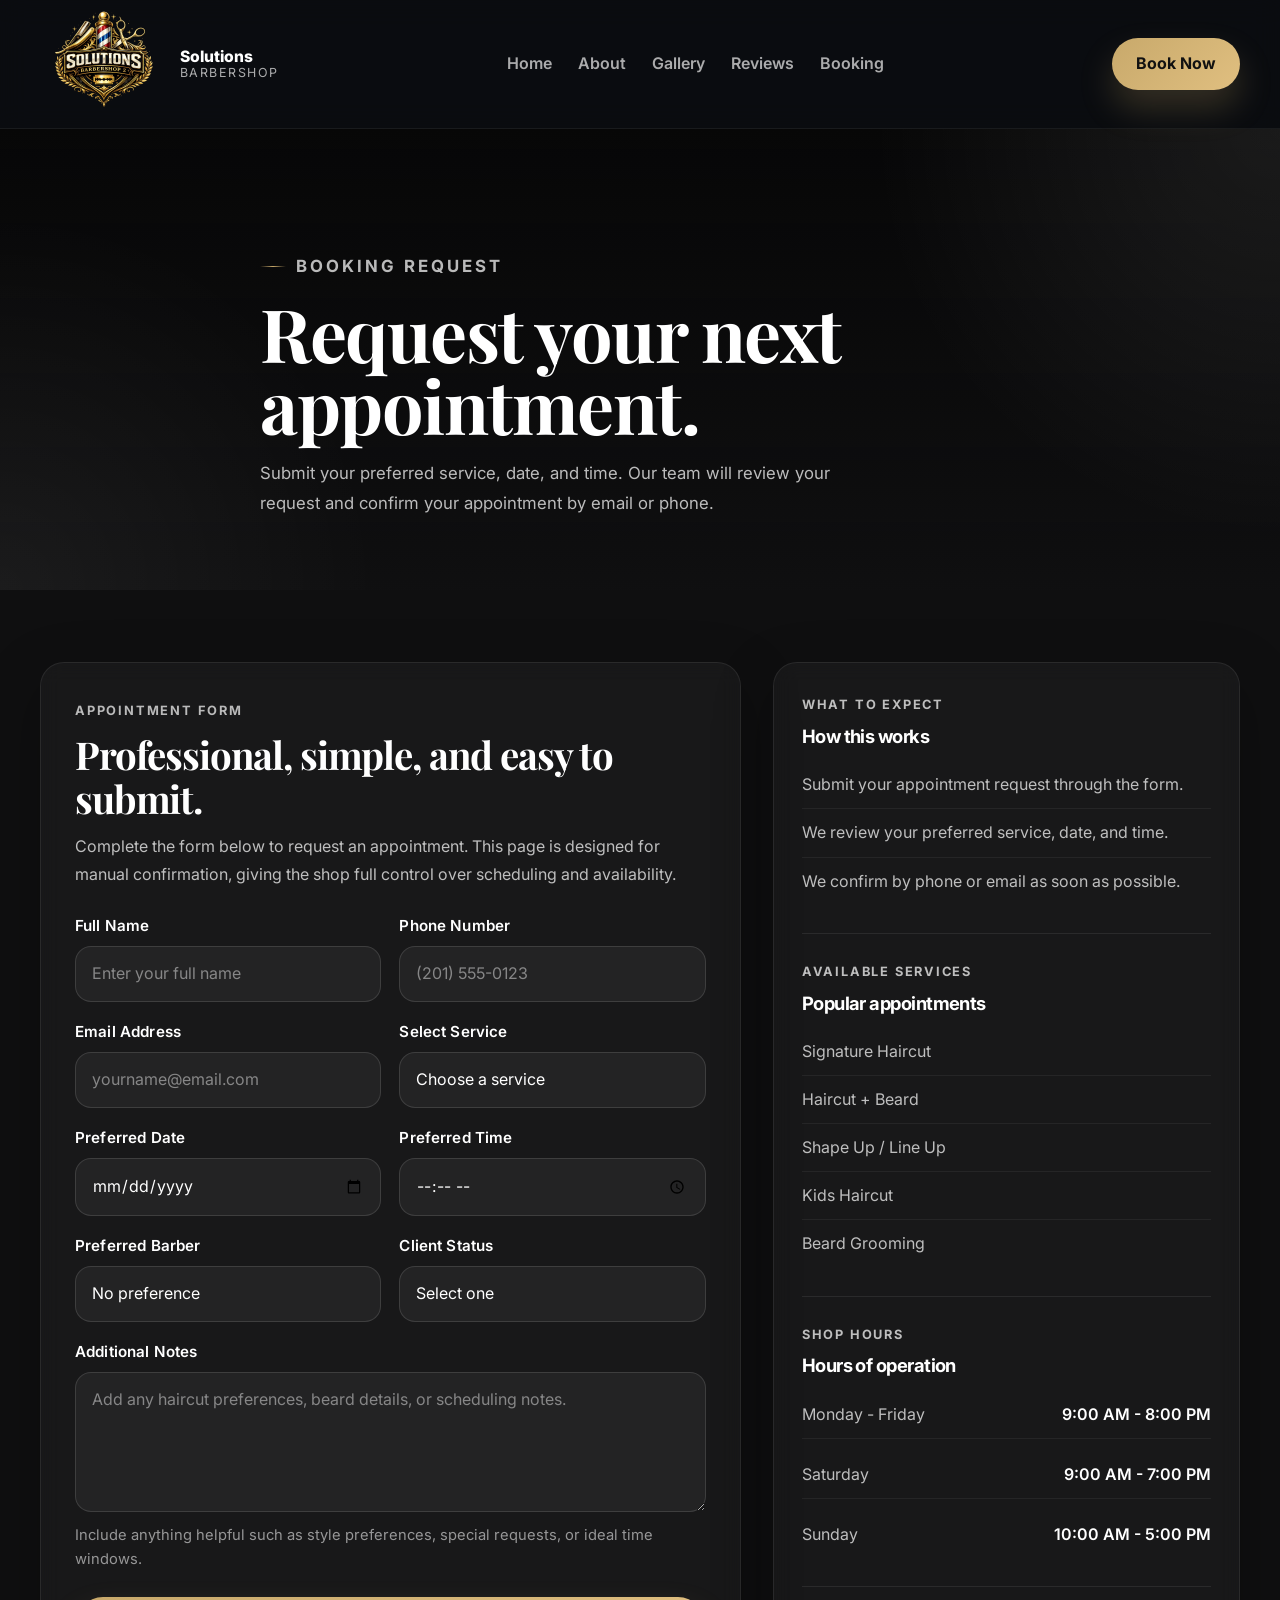
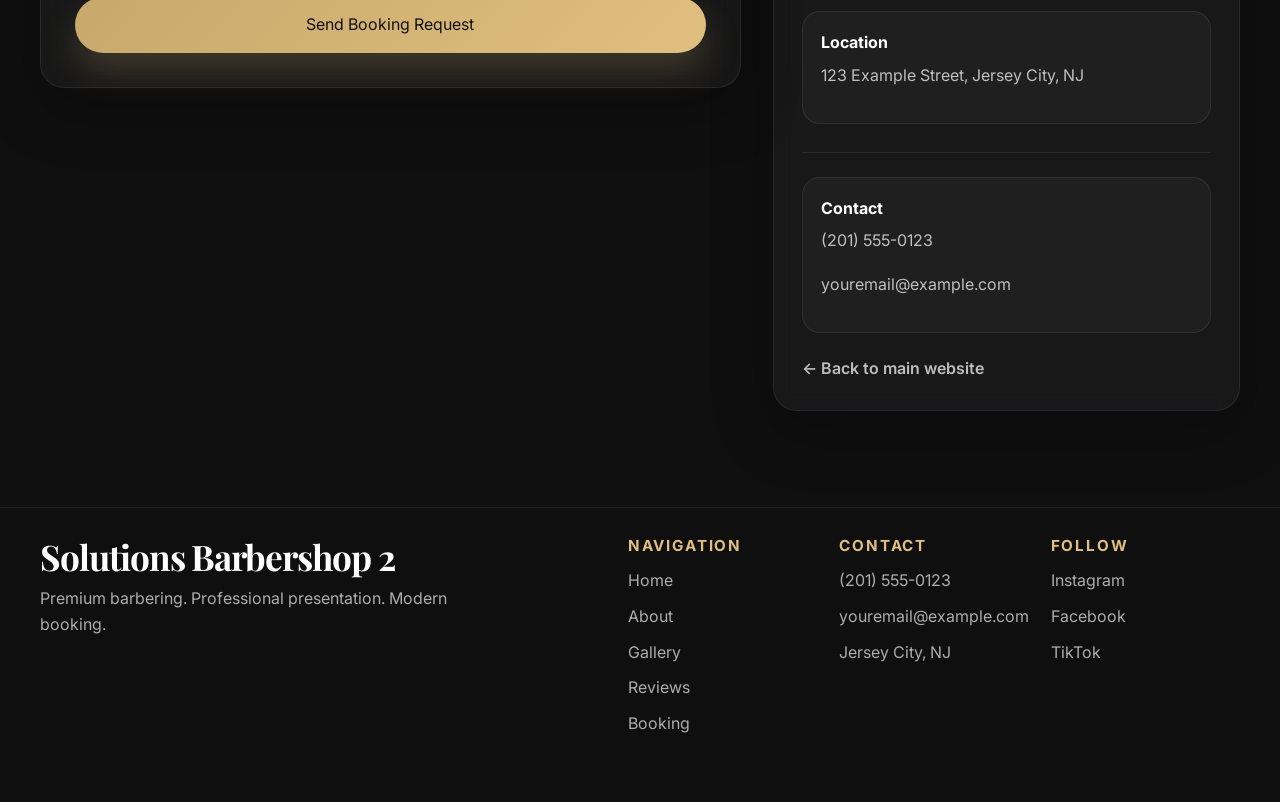
==== booking.html @ 9bd77df9 "Add files via upload" ====
<!DOCTYPE html>
<html lang="en">
<head>
  <meta charset="UTF-8" />
  <meta name="viewport" content="width=device-width, initial-scale=1.0" />
  <title>Book an Appointment | Solutions Barbershop 2</title>
  <meta
    name="description"
    content="Request an appointment at Solutions Barbershop 2. Choose your service, preferred time, and send your booking request directly by email."
  />

  <!-- Google Fonts -->
  <link rel="preconnect" href="https://fonts.googleapis.com" />
  <link rel="preconnect" href="https://fonts.gstatic.com" crossorigin />
  <link
    href="https://fonts.googleapis.com/css2?family=Inter:wght@400;500;600;700;800&family=Playfair+Display:wght@600;700&display=swap"
    rel="stylesheet"
  />

  <!-- Main CSS -->
  <link rel="stylesheet" href="css/style.css" />

  <style>
    :root {
      --booking-bg: #0f0f10;
      --booking-card: rgba(255, 255, 255, 0.04);
      --booking-card-border: rgba(255, 255, 255, 0.08);
      --booking-text: #ffffff;
      --booking-muted: rgba(255, 255, 255, 0.72);
      --booking-input-bg: rgba(255, 255, 255, 0.05);
      --booking-input-border: rgba(255, 255, 255, 0.12);
      --booking-input-focus: rgba(255, 255, 255, 0.28);
      --booking-radius: 24px;
      --booking-shadow: 0 20px 60px rgba(0, 0, 0, 0.28);
    }

    body {
      background: var(--booking-bg);
    }

    .booking-page-hero {
      position: relative;
      overflow: hidden;
      padding: 120px 0 72px;
      background:
        linear-gradient(180deg, rgba(0, 0, 0, 0.55), rgba(15, 15, 16, 0.96)),
        url("images/booking-main.jpg") center/cover no-repeat;
    }

    .booking-page-hero::after {
      content: "";
      position: absolute;
      inset: 0;
      background:
        radial-gradient(circle at top right, rgba(255, 255, 255, 0.08), transparent 30%),
        radial-gradient(circle at bottom left, rgba(255, 255, 255, 0.05), transparent 28%);
      pointer-events: none;
    }

    .booking-page-hero__inner {
      position: relative;
      z-index: 1;
      max-width: 760px;
    }

    .booking-page-hero .eyebrow {
      margin-bottom: 14px;
    }

    .booking-page-hero h1 {
      margin: 0 0 18px;
      font-family: "Playfair Display", serif;
      font-size: clamp(2.5rem, 6vw, 4.6rem);
      line-height: 0.98;
      color: #fff;
      letter-spacing: -0.02em;
    }

    .booking-page-hero p {
      max-width: 620px;
      margin: 0;
      color: var(--booking-muted);
      font-size: 1.05rem;
      line-height: 1.8;
    }

    .booking-page {
      padding: 72px 0 96px;
    }

    .booking-page__grid {
      display: grid;
      grid-template-columns: 1.2fr 0.8fr;
      gap: 32px;
      align-items: start;
    }

    .booking-card,
    .booking-sidebar {
      background: var(--booking-card);
      border: 1px solid var(--booking-card-border);
      border-radius: var(--booking-radius);
      box-shadow: var(--booking-shadow);
      backdrop-filter: blur(10px);
    }

    .booking-card {
      padding: 34px;
    }

    .booking-sidebar {
      padding: 28px;
      position: sticky;
      top: 24px;
    }

    .booking-section-label {
      display: inline-block;
      margin-bottom: 10px;
      font-size: 0.8rem;
      font-weight: 700;
      letter-spacing: 0.14em;
      text-transform: uppercase;
      color: rgba(255, 255, 255, 0.7);
    }

    .booking-card h2,
    .booking-sidebar h2,
    .booking-sidebar h3 {
      margin: 0 0 14px;
      color: var(--booking-text);
      line-height: 1.15;
    }

    .booking-card h2 {
      font-family: "Playfair Display", serif;
      font-size: clamp(1.8rem, 3vw, 2.6rem);
      margin-bottom: 12px;
    }

    .booking-intro {
      margin: 0 0 26px;
      color: var(--booking-muted);
      line-height: 1.75;
    }

    .booking-form {
      display: grid;
      gap: 18px;
    }

    .form-row {
      display: grid;
      grid-template-columns: 1fr 1fr;
      gap: 18px;
    }

    .form-group {
      display: grid;
      gap: 8px;
    }

    .form-group label {
      color: var(--booking-text);
      font-size: 0.95rem;
      font-weight: 600;
      letter-spacing: 0.01em;
    }

    .form-group input,
    .form-group select,
    .form-group textarea {
      width: 100%;
      min-height: 54px;
      padding: 14px 16px;
      border: 1px solid var(--booking-input-border);
      border-radius: 16px;
      background: var(--booking-input-bg);
      color: #fff;
      font: inherit;
      transition:
        border-color 0.25s ease,
        background 0.25s ease,
        transform 0.2s ease,
        box-shadow 0.25s ease;
      appearance: none;
    }

    .form-group textarea {
      min-height: 140px;
      resize: vertical;
    }

    .form-group input::placeholder,
    .form-group textarea::placeholder {
      color: rgba(255, 255, 255, 0.45);
    }

    .form-group input:focus,
    .form-group select:focus,
    .form-group textarea:focus {
      outline: none;
      border-color: var(--booking-input-focus);
      background: rgba(255, 255, 255, 0.07);
      box-shadow: 0 0 0 4px rgba(255, 255, 255, 0.04);
    }

    .booking-note {
      margin: 4px 0 0;
      color: rgba(255, 255, 255, 0.55);
      font-size: 0.92rem;
      line-height: 1.6;
    }

    .booking-submit {
      margin-top: 8px;
    }

    .booking-submit .btn {
      width: 100%;
      justify-content: center;
      min-height: 56px;
      border: 0;
      cursor: pointer;
      font: inherit;
    }

    .booking-sidebar__block + .booking-sidebar__block {
      margin-top: 28px;
      padding-top: 24px;
      border-top: 1px solid rgba(255, 255, 255, 0.08);
    }

    .booking-sidebar p,
    .booking-sidebar li,
    .booking-sidebar a,
    .booking-sidebar span {
      color: var(--booking-muted);
      line-height: 1.7;
    }

    .booking-sidebar a {
      text-decoration: none;
    }

    .booking-sidebar a:hover {
      color: #fff;
    }

    .hours-list,
    .service-list,
    .expect-list {
      list-style: none;
      padding: 0;
      margin: 0;
    }

    .hours-list li,
    .service-list li,
    .expect-list li {
      display: flex;
      justify-content: space-between;
      gap: 16px;
      padding: 10px 0;
      border-bottom: 1px solid rgba(255, 255, 255, 0.06);
    }

    .service-list li,
    .expect-list li {
      display: block;
    }

    .hours-list li:last-child,
    .service-list li:last-child,
    .expect-list li:last-child {
      border-bottom: 0;
    }

    .booking-mini-card {
      padding: 18px;
      border: 1px solid rgba(255, 255, 255, 0.08);
      border-radius: 18px;
      background: rgba(255, 255, 255, 0.03);
    }

    .booking-mini-card strong {
      display: block;
      margin-bottom: 6px;
      color: #fff;
      font-size: 1rem;
    }

    .back-link {
      display: inline-flex;
      align-items: center;
      gap: 8px;
      margin-top: 22px;
      color: rgba(255, 255, 255, 0.72);
      text-decoration: none;
      font-weight: 600;
    }

    .back-link:hover {
      color: #fff;
    }

    @media (max-width: 980px) {
      .booking-page__grid {
        grid-template-columns: 1fr;
      }

      .booking-sidebar {
        position: static;
      }
    }

    @media (max-width: 640px) {
      .booking-page-hero {
        padding: 104px 0 60px;
      }

      .booking-card,
      .booking-sidebar {
        padding: 22px;
        border-radius: 20px;
      }

      .form-row {
        grid-template-columns: 1fr;
        gap: 18px;
      }
    }
  </style>
</head>
<body>
  <div class="site-shell">
    <!-- Header -->
    <header class="header" id="top">
      <div class="container header__inner">
        <a href="index.html" class="brand" aria-label="Solutions Barbershop 2 home">
          <img src="images/logo.png" alt="Solutions Barbershop 2 Logo" class="brand__logo" />
          <span class="brand__text">
            <strong>Solutions</strong>
            <small>Barbershop</small>
          </span>
        </a>

        <nav class="nav desktop-nav" aria-label="Primary navigation">
          <a href="index.html#home">Home</a>
          <a href="index.html#about">About</a>
          <a href="index.html#gallery">Gallery</a>
          <a href="index.html#reviews">Reviews</a>
          <a href="booking.html" aria-current="page">Booking</a>
        </nav>

        <div class="header__actions">
          <a href="booking.html" class="btn btn--primary desktop-book-btn">
            Book Now
          </a>

          <button
            class="menu-toggle"
            type="button"
            aria-label="Open menu"
            aria-expanded="false"
            aria-controls="mobileMenu"
          >
            <span></span>
            <span></span>
            <span></span>
          </button>
        </div>
      </div>

      <!-- Mobile Menu -->
      <div class="mobile-menu" id="mobileMenu" hidden>
        <nav class="mobile-menu__nav" aria-label="Mobile navigation">
          <a href="index.html#home">Home</a>
          <a href="index.html#about">About</a>
          <a href="index.html#gallery">Gallery</a>
          <a href="index.html#reviews">Reviews</a>
          <a href="booking.html">Booking</a>
          <a href="booking.html" class="btn btn--primary btn--block">
            Book Now
          </a>
        </nav>
      </div>
    </header>

    <main>
      <!-- Hero -->
      <section class="booking-page-hero">
        <div class="container booking-page-hero__inner">
          <p class="eyebrow">Booking Request</p>
          <h1>Request your next appointment.</h1>
          <p>
            Submit your preferred service, date, and time. Our team will review
            your request and confirm your appointment by email or phone.
          </p>
        </div>
      </section>

      <!-- Booking Content -->
      <section class="booking-page">
        <div class="container booking-page__grid">
          <!-- Main Form -->
          <article class="booking-card" aria-labelledby="booking-form-title">
            <span class="booking-section-label">Appointment Form</span>
            <h2 id="booking-form-title">Professional, simple, and easy to submit.</h2>
            <p class="booking-intro">
              Complete the form below to request an appointment. This page is
              designed for manual confirmation, giving the shop full control over
              scheduling and availability.
            </p>

            <form
              class="booking-form"
              action="https://formsubmit.co/youremail@example.com"
              method="POST"
            >
              <input type="hidden" name="_subject" value="New Booking Request - Solutions Barbershop 2" />
              <input type="hidden" name="_captcha" value="false" />
              <input type="hidden" name="_template" value="table" />
              <input type="hidden" name="_next" value="thank-you.html" />

              <div class="form-row">
                <div class="form-group">
                  <label for="full-name">Full Name</label>
                  <input
                    type="text"
                    id="full-name"
                    name="full_name"
                    placeholder="Enter your full name"
                    required
                  />
                </div>

                <div class="form-group">
                  <label for="phone-number">Phone Number</label>
                  <input
                    type="tel"
                    id="phone-number"
                    name="phone_number"
                    placeholder="(201) 555-0123"
                    required
                  />
                </div>
              </div>

              <div class="form-row">
                <div class="form-group">
                  <label for="email-address">Email Address</label>
                  <input
                    type="email"
                    id="email-address"
                    name="email_address"
                    placeholder="yourname@email.com"
                    required
                  />
                </div>

                <div class="form-group">
                  <label for="service">Select Service</label>
                  <select id="service" name="service" required>
                    <option value="">Choose a service</option>
                    <option value="Signature Haircut">Signature Haircut</option>
                    <option value="Haircut + Beard">Haircut + Beard</option>
                    <option value="Shape Up / Line Up">Shape Up / Line Up</option>
                    <option value="Kids Haircut">Kids Haircut</option>
                    <option value="Beard Grooming">Beard Grooming</option>
                  </select>
                </div>
              </div>

              <div class="form-row">
                <div class="form-group">
                  <label for="preferred-date">Preferred Date</label>
                  <input
                    type="date"
                    id="preferred-date"
                    name="preferred_date"
                    required
                  />
                </div>

                <div class="form-group">
                  <label for="preferred-time">Preferred Time</label>
                  <input
                    type="time"
                    id="preferred-time"
                    name="preferred_time"
                    required
                  />
                </div>
              </div>

              <div class="form-row">
                <div class="form-group">
                  <label for="barber-preference">Preferred Barber</label>
                  <select id="barber-preference" name="preferred_barber">
                    <option value="">No preference</option>
                    <option value="No Preference">No Preference</option>
                    <option value="Barber 1">Barber 1</option>
                    <option value="Barber 2">Barber 2</option>
                    <option value="Barber 3">Barber 3</option>
                  </select>
                </div>

                <div class="form-group">
                  <label for="client-status">Client Status</label>
                  <select id="client-status" name="client_status">
                    <option value="">Select one</option>
                    <option value="New Client">New Client</option>
                    <option value="Returning Client">Returning Client</option>
                  </select>
                </div>
              </div>

              <div class="form-group">
                <label for="notes">Additional Notes</label>
                <textarea
                  id="notes"
                  name="additional_notes"
                  placeholder="Add any haircut preferences, beard details, or scheduling notes."
                ></textarea>
                <p class="booking-note">
                  Include anything helpful such as style preferences, special requests,
                  or ideal time windows.
                </p>
              </div>

              <div class="booking-submit">
                <button type="submit" class="btn btn--primary">
                  Send Booking Request
                </button>
              </div>
            </form>
          </article>

          <!-- Sidebar -->
          <aside class="booking-sidebar" aria-label="Booking information">
            <div class="booking-sidebar__block">
              <span class="booking-section-label">What to Expect</span>
              <h3>How this works</h3>
              <ul class="expect-list">
                <li>Submit your appointment request through the form.</li>
                <li>We review your preferred service, date, and time.</li>
                <li>We confirm by phone or email as soon as possible.</li>
              </ul>
            </div>

            <div class="booking-sidebar__block">
              <span class="booking-section-label">Available Services</span>
              <h3>Popular appointments</h3>
              <ul class="service-list">
                <li>Signature Haircut</li>
                <li>Haircut + Beard</li>
                <li>Shape Up / Line Up</li>
                <li>Kids Haircut</li>
                <li>Beard Grooming</li>
              </ul>
            </div>

            <div class="booking-sidebar__block">
              <span class="booking-section-label">Shop Hours</span>
              <h3>Hours of operation</h3>
              <ul class="hours-list">
                <li><span>Monday - Friday</span><span>9:00 AM - 8:00 PM</span></li>
                <li><span>Saturday</span><span>9:00 AM - 7:00 PM</span></li>
                <li><span>Sunday</span><span>10:00 AM - 5:00 PM</span></li>
              </ul>
            </div>

            <div class="booking-sidebar__block">
              <div class="booking-mini-card">
                <strong>Location</strong>
                <p>123 Example Street, Jersey City, NJ</p>
              </div>
            </div>

            <div class="booking-sidebar__block">
              <div class="booking-mini-card">
                <strong>Contact</strong>
                <p><a href="tel:+12015550123">(201) 555-0123</a></p>
                <p><a href="mailto:youremail@example.com">youremail@example.com</a></p>
              </div>

              <a class="back-link" href="index.html">
                ← Back to main website
              </a>
            </div>
          </aside>
        </div>
      </section>
    </main>

    <!-- Footer -->
    <footer class="footer" id="contact">
      <div class="container footer__inner">
        <div class="footer__brand">
          <h2>Solutions Barbershop 2</h2>
          <p>Premium barbering. Professional presentation. Modern booking.</p>
        </div>

        <div class="footer__links">
          <div>
            <h3>Navigation</h3>
            <a href="index.html#home">Home</a>
            <a href="index.html#about">About</a>
            <a href="index.html#gallery">Gallery</a>
            <a href="index.html#reviews">Reviews</a>
            <a href="booking.html">Booking</a>
          </div>

          <div>
            <h3>Contact</h3>
            <a href="tel:+12015550123">(201) 555-0123</a>
            <a href="mailto:youremail@example.com">youremail@example.com</a>
            <span>Jersey City, NJ</span>
          </div>

          <div>
            <h3>Follow</h3>
            <a href="https://instagram.com/solutions_barbershop_2" target="_blank" rel="noopener noreferrer">Instagram</a>
            <a href="#" target="_blank" rel="noopener noreferrer">Facebook</a>
            <a href="#" target="_blank" rel="noopener noreferrer">TikTok</a>
          </div>
        </div>
      </div>
    </footer>
  </div>

  <!-- Main JS -->
  <script src="js/main.js"></script>
</body>
</html>
---- css/style.css ----
/* =========================================================
   Royal Edge / Premium Barbershop Website
   Main Stylesheet
   Responsive: Desktop / Tablet / iPad / Mobile
   ========================================================= */

/* -----------------------------
   Root / Theme
------------------------------ */
:root {
  --bg: #0b0d12;
  --bg-soft: #12161d;
  --surface: rgba(255, 255, 255, 0.06);
  --surface-strong: rgba(255, 255, 255, 0.1);
  --card: #11151c;
  --white: #ffffff;
  --text: rgba(255, 255, 255, 0.88);
  --muted: rgba(255, 255, 255, 0.66);
  --line: rgba(255, 255, 255, 0.12);

  --gold: #c8a96b;
  --gold-strong: #e0bf80;
  --gold-soft: rgba(200, 169, 107, 0.14);

  --shadow-lg: 0 24px 70px rgba(0, 0, 0, 0.35);
  --shadow-md: 0 16px 36px rgba(0, 0, 0, 0.22);
  --shadow-sm: 0 10px 24px rgba(0, 0, 0, 0.14);

  --radius-xl: 28px;
  --radius-lg: 22px;
  --radius-md: 16px;
  --radius-sm: 12px;
  --pill: 999px;

  --container: 1200px;
  --header-h: 88px;

  --ease: cubic-bezier(0.22, 1, 0.36, 1);
  --dur-fast: 180ms;
  --dur: 300ms;
  --dur-slow: 700ms;
}

/* -----------------------------
   Reset
------------------------------ */
*,
*::before,
*::after {
  box-sizing: border-box;
}

html {
  scroll-behavior: smooth;
}

html,
body {
  margin: 0;
  padding: 0;
}

body {
  background:
    radial-gradient(circle at top left, rgba(200, 169, 107, 0.08), transparent 34%),
    radial-gradient(circle at 85% 10%, rgba(255, 255, 255, 0.05), transparent 22%),
    linear-gradient(180deg, #0a0c11 0%, #0f1319 100%);
  color: var(--text);
  font-family: "Inter", system-ui, -apple-system, BlinkMacSystemFont, "Segoe UI", sans-serif;
  line-height: 1.6;
  overflow-x: hidden;
}

img {
  display: block;
  max-width: 100%;
}

a {
  color: inherit;
  text-decoration: none;
}

button,
input,
textarea,
select {
  font: inherit;
}

button {
  cursor: pointer;
  border: 0;
  background: none;
}

ul,
ol {
  margin: 0;
  padding: 0;
  list-style: none;
}

/* -----------------------------
   Utilities
------------------------------ */
.container {
  width: min(calc(100% - 32px), var(--container));
  margin-inline: auto;
}

.site-shell {
  position: relative;
  min-height: 100vh;
}

.section {
  padding: 110px 0;
  position: relative;
}

.section-heading {
  max-width: 760px;
  margin-bottom: 44px;
}

.section-heading p {
  margin-bottom: 10px;
}

.section-heading h2 {
  margin: 0 0 12px;
}

.eyebrow {
  display: inline-flex;
  align-items: center;
  gap: 10px;
  color: var(--gold-strong);
  font-size: 0.82rem;
  font-weight: 700;
  letter-spacing: 0.18em;
  text-transform: uppercase;
}

.eyebrow::before {
  content: "";
  width: 26px;
  height: 1px;
  background: linear-gradient(90deg, transparent, var(--gold), transparent);
}

h1,
h2,
h3,
h4 {
  color: var(--white);
  line-height: 1.08;
  letter-spacing: -0.03em;
  margin: 0 0 14px;
}

h1,
h2 {
  font-family: "Playfair Display", Georgia, serif;
}

h1 {
  font-size: clamp(2.8rem, 6vw, 5.8rem);
}

h2 {
  font-size: clamp(2rem, 4vw, 3.5rem);
}

h3 {
  font-size: 1.15rem;
  font-weight: 700;
}

p {
  margin: 0 0 16px;
  color: var(--text);
}

small,
span {
  color: inherit;
}

/* -----------------------------
   Buttons
------------------------------ */
.btn {
  min-height: 52px;
  padding: 0 24px;
  border-radius: var(--pill);
  display: inline-flex;
  align-items: center;
  justify-content: center;
  gap: 10px;
  font-weight: 700;
  transition:
    transform var(--dur-fast) var(--ease),
    box-shadow var(--dur-fast) var(--ease),
    background var(--dur-fast) var(--ease),
    color var(--dur-fast) var(--ease),
    border-color var(--dur-fast) var(--ease);
}

.btn:hover {
  transform: translateY(-2px);
}

.btn:active {
  transform: translateY(0);
}

.btn--primary {
  background: linear-gradient(135deg, var(--gold) 0%, var(--gold-strong) 100%);
  color: #111;
  box-shadow: 0 18px 34px rgba(200, 169, 107, 0.22);
}

.btn--primary:hover {
  box-shadow: 0 22px 38px rgba(200, 169, 107, 0.28);
}

.btn--secondary {
  color: var(--white);
  border: 1px solid rgba(255, 255, 255, 0.18);
  background: rgba(255, 255, 255, 0.04);
  backdrop-filter: blur(10px);
}

.btn--secondary:hover {
  border-color: rgba(255, 255, 255, 0.32);
  background: rgba(255, 255, 255, 0.07);
}

.btn--block {
  width: 100%;
}

/* -----------------------------
   Header
------------------------------ */
.header {
  position: sticky;
  top: 0;
  z-index: 50;
  backdrop-filter: blur(14px);
  background: rgba(10, 12, 17, 0.68);
  border-bottom: 1px solid rgba(255, 255, 255, 0.06);
}

.header__inner {
  min-height: var(--header-h);
  display: flex;
  align-items: center;
  justify-content: space-between;
  gap: 20px;
}

.brand {
  display: inline-flex;
  align-items: center;
  gap: 12px;
  flex-shrink: 0;
}

.brand__mark {
  width: 46px;
  height: 46px;
  border-radius: 14px;
  display: grid;
  place-items: center;
  background:
    linear-gradient(135deg, rgba(200, 169, 107, 0.22), rgba(200, 169, 107, 0.08));
  border: 1px solid rgba(200, 169, 107, 0.28);
  color: var(--gold-strong);
  font-weight: 800;
  letter-spacing: 0.06em;
}

.brand__text {
  display: flex;
  flex-direction: column;
  line-height: 1.05;
}

.brand__text strong {
  color: var(--white);
  font-size: 0.98rem;
  font-weight: 800;
}

.brand__text small {
  color: var(--muted);
  font-size: 0.78rem;
  letter-spacing: 0.12em;
  text-transform: uppercase;
}
.brand__logo {
  height: 128px;
  width: auto;
  object-fit: contain;
  display: block;
}

.nav {
  display: flex;
  align-items: center;
  gap: 26px;
}

.nav a {
  position: relative;
  color: var(--muted);
  font-weight: 600;
  transition: color var(--dur-fast) var(--ease);
}

.nav a::after {
  content: "";
  position: absolute;
  left: 0;
  bottom: -8px;
  width: 0;
  height: 2px;
  background: linear-gradient(90deg, var(--gold), var(--gold-strong));
  transition: width var(--dur-fast) var(--ease);
}

.nav a:hover {
  color: var(--white);
}

.nav a:hover::after {
  width: 100%;
}

.header__actions {
  display: flex;
  align-items: center;
  gap: 14px;
}

.menu-toggle {
  width: 48px;
  height: 48px;
  border-radius: 14px;
  display: none;
  align-items: center;
  justify-content: center;
  flex-direction: column;
  gap: 5px;
  background: rgba(255, 255, 255, 0.04);
  border: 1px solid var(--line);
}

.menu-toggle span {
  width: 20px;
  height: 2px;
  background: var(--white);
  border-radius: 10px;
  transition: transform var(--dur-fast) var(--ease), opacity var(--dur-fast) var(--ease);
}

/* -----------------------------
   Mobile Menu
------------------------------ */
.mobile-menu {
  border-top: 1px solid var(--line);
  background: rgba(12, 15, 20, 0.96);
}

.mobile-menu__nav {
  width: min(calc(100% - 32px), var(--container));
  margin: 0 auto;
  padding: 16px 0 24px;
  display: grid;
  gap: 10px;
}

.mobile-menu__nav a:not(.btn) {
  color: var(--white);
  padding: 12px 6px;
  border-bottom: 1px solid rgba(255, 255, 255, 0.07);
}

/* -----------------------------
   Hero
------------------------------ */
.hero {
  position: relative;
  min-height: calc(100vh - var(--header-h));
  display: flex;
  align-items: center;
  overflow: hidden;
}

.hero__bg {
  position: absolute;
  inset: 0;
  background:
    linear-gradient(180deg, rgba(7, 8, 12, 0.35), rgba(7, 8, 12, 0.62)),
    radial-gradient(circle at 20% 25%, rgba(200, 169, 107, 0.14), transparent 25%),
    url("../images/hero-bg.jpg") center/cover no-repeat;
  transform: scale(1.04);
}

.hero::after {
  content: "";
  position: absolute;
  inset: auto 0 0 0;
  height: 160px;
  background: linear-gradient(to bottom, transparent, rgba(10, 12, 17, 0.95));
  pointer-events: none;
}

.hero__content {
  position: relative;
  z-index: 2;
  display: grid;
  grid-template-columns: 1.15fr 0.85fr;
  align-items: center;
  gap: 42px;
  padding: 72px 0;
}

.hero__text {
  max-width: 720px;
}

.hero__lead {
  max-width: 640px;
  font-size: 1.06rem;
  color: var(--muted);
}

.hero__buttons {
  display: flex;
  flex-wrap: wrap;
  gap: 14px;
  margin: 30px 0 34px;
}

.hero__stats {
  display: flex;
  flex-wrap: wrap;
  gap: 18px;
}

.stat {
  min-width: 150px;
  padding: 18px 18px 16px;
  border-radius: var(--radius-md);
  background: rgba(255, 255, 255, 0.05);
  border: 1px solid var(--line);
  backdrop-filter: blur(8px);
}

.stat strong {
  display: block;
  font-size: 1.2rem;
  color: var(--white);
  margin-bottom: 4px;
}

.stat span {
  color: var(--muted);
  font-size: 0.92rem;
}

.hero__card {
  display: flex;
  justify-content: flex-end;
}

.booking-preview {
  width: min(100%, 420px);
  padding: 32px;
  border-radius: var(--radius-xl);
  background:
    linear-gradient(180deg, rgba(255, 255, 255, 0.09), rgba(255, 255, 255, 0.045));
  border: 1px solid rgba(255, 255, 255, 0.12);
  box-shadow: var(--shadow-lg);
  backdrop-filter: blur(16px);
  animation: floatCard 4.8s ease-in-out infinite;
}

.booking-preview__label {
  color: var(--gold-strong);
  text-transform: uppercase;
  letter-spacing: 0.18em;
  font-weight: 700;
  font-size: 0.78rem;
  margin-bottom: 8px;
}

.booking-preview h2 {
  font-size: clamp(1.8rem, 4vw, 2.4rem);
  margin-bottom: 20px;
}

.booking-preview ul {
  display: grid;
  gap: 12px;
  margin-bottom: 28px;
}

.booking-preview li {
  padding: 14px 16px;
  border-radius: var(--radius-sm);
  background: rgba(255, 255, 255, 0.05);
  border: 1px solid rgba(255, 255, 255, 0.08);
  color: var(--white);
  font-weight: 600;
}

/* -----------------------------
   Trust Strip
------------------------------ */
.trust-strip {
  position: relative;
  z-index: 2;
  margin-top: -28px;
}

.trust-strip__inner {
  padding: 20px 24px;
  border-radius: var(--radius-lg);
  background: rgba(255, 255, 255, 0.05);
  border: 1px solid var(--line);
  box-shadow: var(--shadow-sm);
  text-align: center;
  backdrop-filter: blur(10px);
}

.trust-strip p {
  margin: 0;
  color: var(--white);
  font-weight: 600;
}

/* -----------------------------
   Section Grid / About
------------------------------ */
.section__grid {
  display: grid;
  grid-template-columns: 1fr 1fr;
  gap: 44px;
  align-items: center;
}

.section__content p {
  max-width: 620px;
}

.about__highlights {
  margin-top: 24px;
  display: grid;
  grid-template-columns: repeat(2, minmax(0, 1fr));
  gap: 16px;
}

.info-card {
  padding: 22px;
  border-radius: var(--radius-lg);
  background: rgba(255, 255, 255, 0.045);
  border: 1px solid var(--line);
  box-shadow: var(--shadow-sm);
}

.info-card p {
  margin-bottom: 0;
  color: var(--muted);
}

.image-stack {
  position: relative;
  min-height: 560px;
}

.image-stack img {
  position: absolute;
  object-fit: cover;
  border-radius: var(--radius-xl);
  box-shadow: var(--shadow-lg);
  border: 1px solid rgba(255, 255, 255, 0.08);
}

.image-stack img:first-child {
  width: min(100%, 420px);
  height: 520px;
  top: 0;
  left: 0;
}

.image-stack img:last-child {
  width: min(100%, 280px);
  height: 320px;
  right: 0;
  bottom: 10px;
}

/* -----------------------------
   Services
------------------------------ */
.services-preview {
  background:
    linear-gradient(180deg, rgba(255, 255, 255, 0.018), rgba(255, 255, 255, 0));
}

.services-grid {
  display: grid;
  grid-template-columns: repeat(4, minmax(0, 1fr));
  gap: 18px;
}

.service-card {
  padding: 26px 22px;
  border-radius: var(--radius-lg);
  background: linear-gradient(180deg, rgba(255,255,255,0.05), rgba(255,255,255,0.03));
  border: 1px solid var(--line);
  transition:
    transform var(--dur) var(--ease),
    border-color var(--dur) var(--ease),
    box-shadow var(--dur) var(--ease);
}

.service-card:hover {
  transform: translateY(-6px);
  border-color: rgba(200, 169, 107, 0.34);
  box-shadow: 0 18px 30px rgba(0, 0, 0, 0.18);
}

.service-card p {
  margin-bottom: 0;
  color: var(--muted);
}

/* -----------------------------
   Gallery
------------------------------ */
.gallery-grid {
  display: grid;
  grid-template-columns: repeat(12, 1fr);
  gap: 16px;
}

.gallery-grid img {
  width: 100%;
  height: 100%;
  min-height: 230px;
  object-fit: cover;
  border-radius: 22px;
  border: 1px solid rgba(255, 255, 255, 0.08);
  box-shadow: var(--shadow-sm);
  transition:
    transform var(--dur) var(--ease),
    box-shadow var(--dur) var(--ease),
    filter var(--dur) var(--ease);
}

.gallery-grid img:hover {
  transform: translateY(-6px) scale(1.01);
  box-shadow: var(--shadow-md);
  filter: saturate(1.03);
}

.gallery-grid img:nth-child(1) { grid-column: span 4; }
.gallery-grid img:nth-child(2) { grid-column: span 4; }
.gallery-grid img:nth-child(3) { grid-column: span 4; }
.gallery-grid img:nth-child(4) { grid-column: span 5; }
.gallery-grid img:nth-child(5) { grid-column: span 3; }
.gallery-grid img:nth-child(6) { grid-column: span 4; }

/* -----------------------------
   Reviews
------------------------------ */
.reviews {
  background:
    radial-gradient(circle at 80% 20%, rgba(200, 169, 107, 0.07), transparent 18%);
}

.reviews-slider {
  position: relative;
  min-height: 270px;
}

.review-card {
  display: none;
  padding: 34px;
  border-radius: var(--radius-xl);
  background: rgba(255, 255, 255, 0.045);
  border: 1px solid var(--line);
  box-shadow: var(--shadow-md);
  max-width: 860px;
}

.review-card.active {
  display: block;
  animation: fadeInUp 500ms var(--ease);
}

.stars {
  color: var(--gold-strong);
  font-size: 1rem;
  letter-spacing: 0.1em;
  margin-bottom: 14px;
}

.review-card p {
  font-size: 1.1rem;
  color: var(--white);
  margin-bottom: 18px;
}

.review-card h3 {
  margin-bottom: 0;
  color: var(--muted);
  font-size: 1rem;
  font-weight: 600;
}

.reviews-controls {
  display: flex;
  gap: 12px;
  margin-top: 22px;
}

.review-btn {
  min-width: 96px;
  min-height: 48px;
  padding: 0 18px;
  border-radius: var(--pill);
  border: 1px solid var(--line);
  background: rgba(255, 255, 255, 0.04);
  color: var(--white);
  font-weight: 700;
  transition:
    transform var(--dur-fast) var(--ease),
    border-color var(--dur-fast) var(--ease),
    background var(--dur-fast) var(--ease);
}

.review-btn:hover {
  transform: translateY(-2px);
  border-color: rgba(200, 169, 107, 0.35);
  background: rgba(255, 255, 255, 0.07);
}

/* -----------------------------
   Booking
------------------------------ */
.booking__grid {
  display: grid;
  grid-template-columns: 1fr 0.88fr;
  gap: 28px;
  align-items: stretch;
}

.booking__content {
  padding: 14px 0;
}

.booking-list {
  display: grid;
  gap: 12px;
  margin: 22px 0 28px;
}

.booking-list li {
  position: relative;
  padding-left: 28px;
  color: var(--white);
  font-weight: 600;
}

.booking-list li::before {
  content: "";
  position: absolute;
  left: 0;
  top: 0.72em;
  width: 10px;
  height: 10px;
  border-radius: 50%;
  background: var(--gold);
  box-shadow: 0 0 0 6px rgba(200, 169, 107, 0.12);
  transform: translateY(-50%);
}

.booking__panel {
  height: 100%;
}

.booking-panel__inner {
  height: 100%;
  padding: 30px;
  border-radius: var(--radius-xl);
  background:
    linear-gradient(180deg, rgba(255,255,255,0.06), rgba(255,255,255,0.035));
  border: 1px solid var(--line);
  box-shadow: var(--shadow-md);
}

.booking-panel__inner h3 {
  margin-top: 0;
  margin-bottom: 10px;
}

.booking-panel__inner h3:not(:first-child) {
  margin-top: 26px;
}

.hours-list {
  display: grid;
  gap: 12px;
}

.hours-list li {
  display: flex;
  justify-content: space-between;
  gap: 20px;
  padding: 12px 0;
  border-bottom: 1px solid rgba(255, 255, 255, 0.08);
}

.hours-list li span:last-child {
  color: var(--white);
  font-weight: 600;
}

/* -----------------------------
   Social
------------------------------ */
.social-grid {
  display: grid;
  grid-template-columns: repeat(3, minmax(0, 1fr));
  gap: 18px;
}

.social-card {
  padding: 26px 24px;
  border-radius: var(--radius-lg);
  background: rgba(255,255,255,0.045);
  border: 1px solid var(--line);
  box-shadow: var(--shadow-sm);
  transition:
    transform var(--dur) var(--ease),
    border-color var(--dur) var(--ease);
}

.social-card:hover {
  transform: translateY(-5px);
  border-color: rgba(200, 169, 107, 0.35);
}

.social-card span {
  display: block;
  color: var(--muted);
  margin-bottom: 8px;
  font-size: 0.92rem;
}

.social-card strong {
  color: var(--white);
  font-size: 1.06rem;
}

/* -----------------------------
   Footer
------------------------------ */
.footer {
  padding: 30px 0 56px;
  border-top: 1px solid rgba(255, 255, 255, 0.08);
}

.footer__inner {
  display: grid;
  grid-template-columns: 0.95fr 1.05fr;
  gap: 34px;
  align-items: start;
}

.footer__brand h2 {
  font-size: clamp(1.6rem, 3vw, 2.2rem);
  margin-bottom: 10px;
}

.footer__brand p {
  max-width: 460px;
  color: var(--muted);
  margin-bottom: 0;
}

.footer__links {
  display: grid;
  grid-template-columns: repeat(3, minmax(0, 1fr));
  gap: 22px;
}

.footer__links h3 {
  font-size: 0.95rem;
  text-transform: uppercase;
  letter-spacing: 0.12em;
  color: var(--gold-strong);
  margin-bottom: 14px;
}

.footer__links a,
.footer__links span {
  display: block;
  color: var(--muted);
  margin-bottom: 10px;
  transition: color var(--dur-fast) var(--ease);
}

.footer__links a:hover {
  color: var(--white);
}

/* -----------------------------
   Animations
------------------------------ */
@keyframes fadeInUp {
  from {
    opacity: 0;
    transform: translateY(14px);
  }
  to {
    opacity: 1;
    transform: translateY(0);
  }
}

@keyframes floatCard {
  0%,
  100% {
    transform: translateY(0);
  }
  50% {
    transform: translateY(-8px);
  }
}

/* -----------------------------
   Large Desktop
------------------------------ */
@media (max-width: 1200px) {
  .hero__content,
  .section__grid,
  .booking__grid,
  .footer__inner {
    gap: 28px;
  }

  .services-grid {
    grid-template-columns: repeat(2, minmax(0, 1fr));
  }

  .social-grid {
    grid-template-columns: repeat(2, minmax(0, 1fr));
  }
}

/* -----------------------------
   Tablet / iPad
------------------------------ */
@media (max-width: 992px) {
  :root {
    --header-h: 78px;
  }

  .desktop-nav,
  .desktop-book-btn {
    display: none;
  }

  .menu-toggle {
    display: inline-flex;
  }

  .hero {
    min-height: auto;
  }

  .hero__content,
  .section__grid,
  .booking__grid,
  .footer__inner {
    grid-template-columns: 1fr;
  }

  .hero__card {
    justify-content: flex-start;
  }

  .image-stack {
    min-height: 0;
    display: grid;
    grid-template-columns: 1.15fr 0.85fr;
    gap: 16px;
  }

  .image-stack img {
    position: static;
    width: 100% !important;
    height: 340px !important;
  }

  .gallery-grid img:nth-child(n) {
    grid-column: span 6;
  }

  .footer__links {
    grid-template-columns: repeat(3, minmax(0, 1fr));
  }
}

/* -----------------------------
   Mobile
------------------------------ */
@media (max-width: 768px) {
  .section {
    padding: 82px 0;
  }

  .hero__content {
    padding: 48px 0 64px;
  }

  .hero__buttons,
  .hero__stats {
    flex-direction: column;
    align-items: stretch;
  }

  .hero__buttons .btn,
  .review-btn,
  .btn--block {
    width: 100%;
  }

  .about__highlights,
  .services-grid,
  .social-grid,
  .footer__links {
    grid-template-columns: 1fr;
  }

  .gallery-grid {
    grid-template-columns: 1fr;
  }

  .gallery-grid img:nth-child(n) {
    grid-column: auto;
    min-height: 250px;
  }

  .image-stack {
    grid-template-columns: 1fr;
  }

  .image-stack img {
    height: 280px !important;
  }

  .booking-preview,
  .booking-panel__inner,
  .review-card,
  .info-card,
  .service-card,
  .social-card {
    padding: 24px;
  }

  .hours-list li {
    flex-direction: column;
    gap: 6px;
  }

  .trust-strip {
    margin-top: -18px;
  }
}

/* -----------------------------
   Small Mobile
------------------------------ */
@media (max-width: 520px) {
  .container {
    width: min(calc(100% - 22px), var(--container));
  }

  .brand__text small {
    display: none;
  }

  .brand__mark {
    width: 42px;
    height: 42px;
  }

  .hero__lead,
  p {
    font-size: 0.98rem;
  }

  .booking-preview h2 {
    font-size: 1.65rem;
  }
}.instagram-grid {
  display: grid;
  grid-template-columns: repeat(3, 1fr);
  gap: 20px;
  margin-top: 30px;
}

.instagram-card {
  border-radius: 22px;
  overflow: hidden;
  background: #fff;
  box-shadow: 0 15px 35px rgba(0,0,0,0.25);
  transition: transform 0.3s ease;
}

.instagram-card:hover {
  transform: translateY(-6px);
}

/* Tablet */
@media (max-width: 992px) {
  .instagram-grid {
    grid-template-columns: repeat(2, 1fr);
  }
}

/* Mobile */
@media (max-width: 600px) {
  .instagram-grid {
    grid-template-columns: 1fr;
  }
}.google-reviews-grid {
  display: grid;
  grid-template-columns: repeat(3, 1fr);
  gap: 20px;
  margin-top: 30px;
}

.google-review-card {
  padding: 28px 24px;
  border-radius: 22px;
  background: rgba(255, 255, 255, 0.045);
  border: 1px solid rgba(255, 255, 255, 0.08);
  box-shadow: 0 15px 35px rgba(0, 0, 0, 0.22);
  transition: transform 0.3s ease, border-color 0.3s ease;
}

.google-review-card:hover {
  transform: translateY(-6px);
  border-color: rgba(200, 169, 107, 0.35);
}

.google-review-card__stars {
  color: #e0bf80;
  letter-spacing: 0.12em;
  font-size: 0.95rem;
  margin-bottom: 14px;
}

.google-review-card p {
  color: var(--white);
  font-size: 1rem;
  line-height: 1.7;
  margin-bottom: 18px;
}

.google-review-card h3 {
  margin: 0;
  color: var(--muted);
  font-size: 0.95rem;
  font-weight: 600;
}

@media (max-width: 992px) {
  .google-reviews-grid {
    grid-template-columns: repeat(2, 1fr);
  }
}

@media (max-width: 600px) {
  .google-reviews-grid {
    grid-template-columns: 1fr;
  }
}
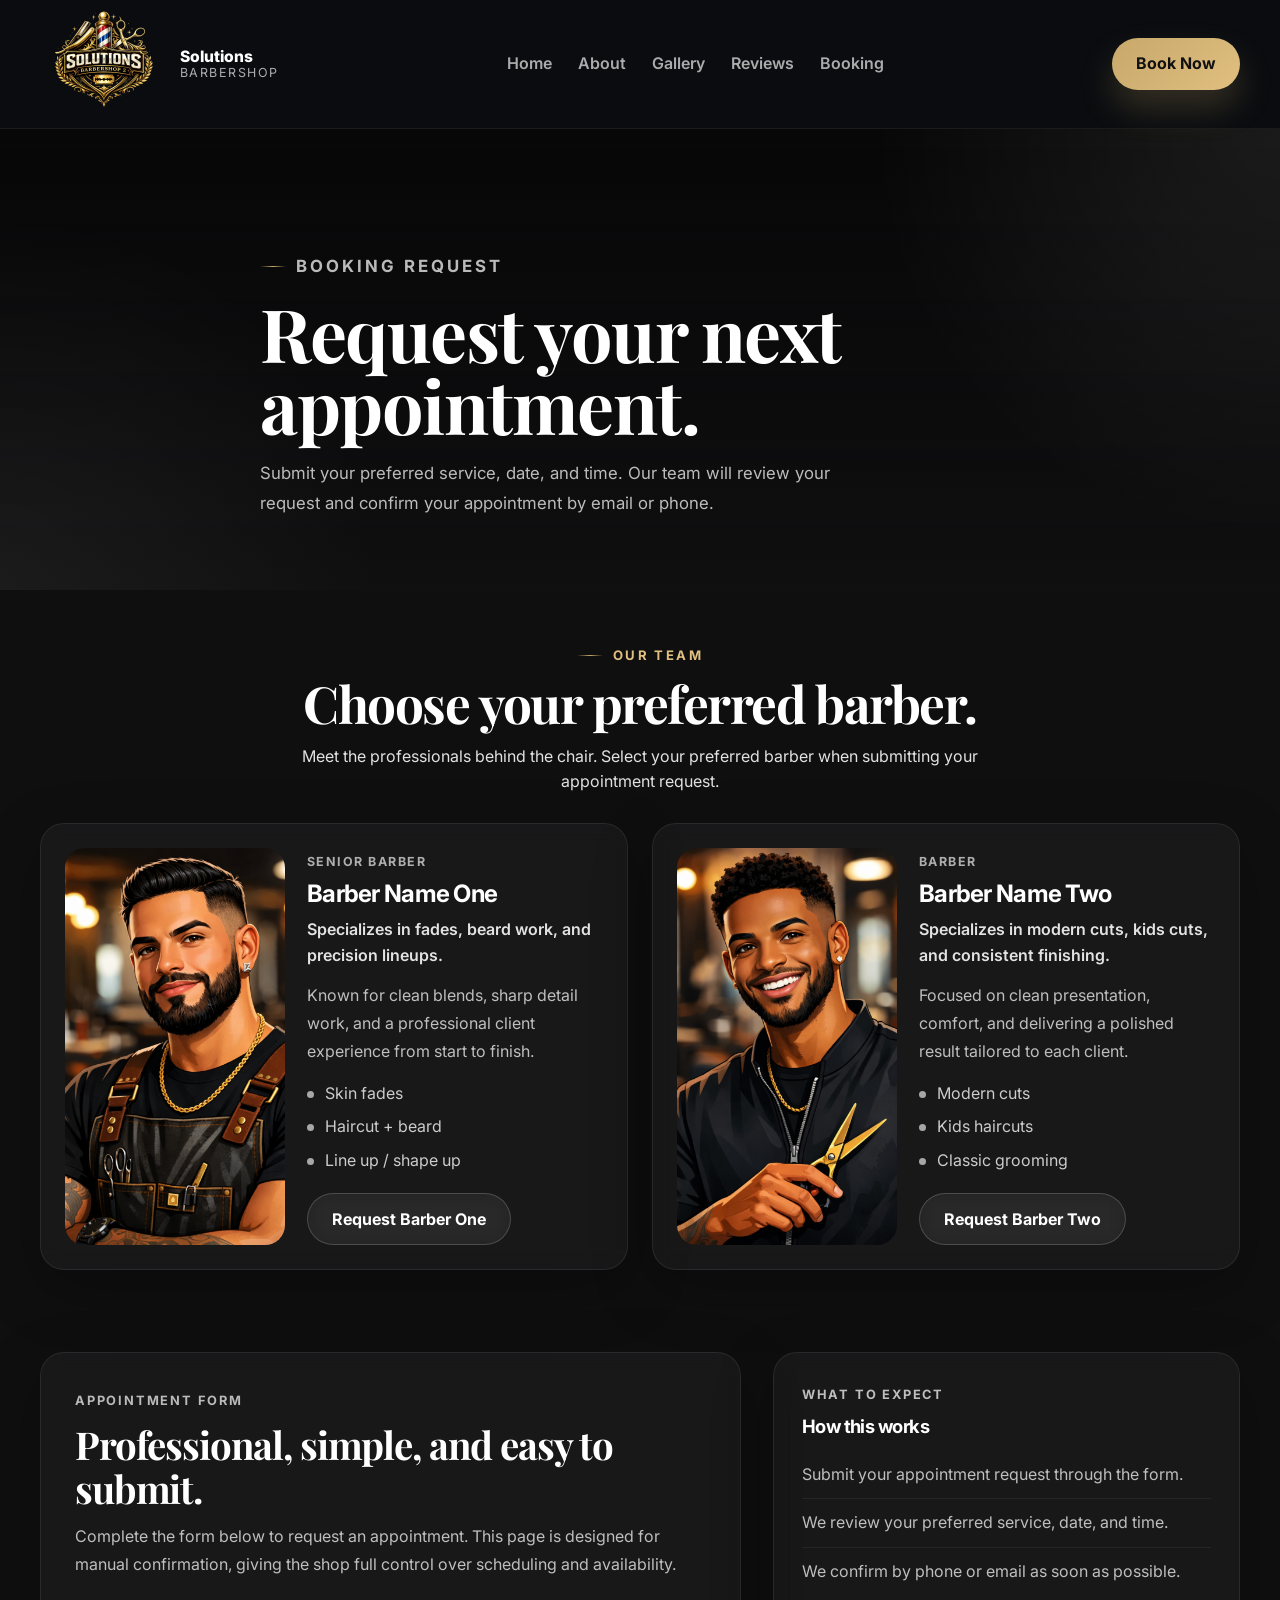
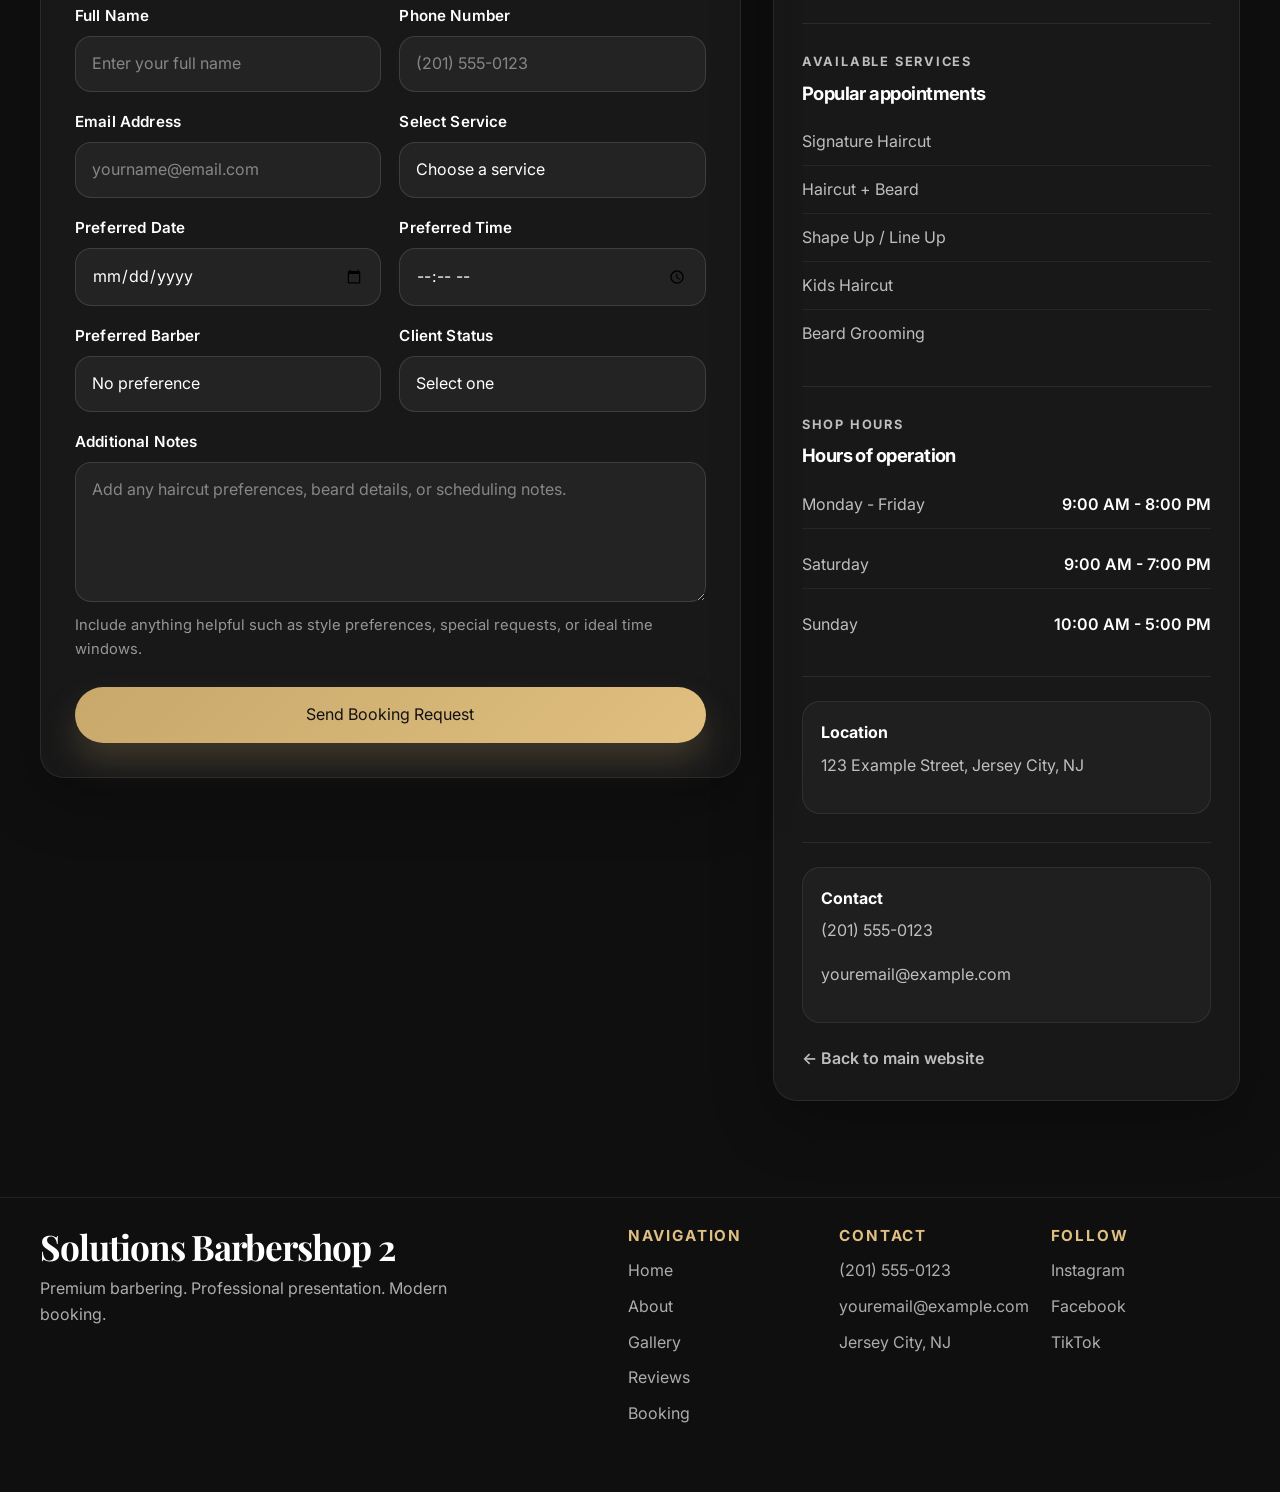
==== commit 6dd3f85b: "Add files via upload" ====
--- a/booking.html
+++ b/booking.html
@@ -34,6 +34,10 @@
       --booking-shadow: 0 20px 60px rgba(0, 0, 0, 0.28);
     }
 
+    html {
+      scroll-behavior: smooth;
+    }
+
     body {
       background: var(--booking-bg);
     }
@@ -86,6 +90,7 @@
 
     .booking-page {
       padding: 72px 0 96px;
+      scroll-margin-top: 110px;
     }
 
     .booking-page__grid {
@@ -304,13 +309,116 @@
       color: #fff;
     }
 
+    /* Team section */
+    .booking-team {
+      padding: 48px 0 10px;
+    }
+
+    .booking-team__heading {
+      margin-bottom: 28px;
+    }
+
+    .booking-team__grid {
+      display: grid;
+      grid-template-columns: repeat(2, minmax(0, 1fr));
+      gap: 24px;
+    }
+
+    .barber-card {
+      display: grid;
+      grid-template-columns: 220px 1fr;
+      gap: 22px;
+      align-items: stretch;
+      padding: 24px;
+      border-radius: 24px;
+      background: var(--booking-card);
+      border: 1px solid var(--booking-card-border);
+      box-shadow: var(--booking-shadow);
+      backdrop-filter: blur(10px);
+    }
+
+    .barber-card__image-wrap {
+      min-height: 280px;
+      border-radius: 20px;
+      overflow: hidden;
+      background: rgba(255, 255, 255, 0.03);
+    }
+
+    .barber-card__image {
+      width: 100%;
+      height: 100%;
+      object-fit: cover;
+      display: block;
+    }
+
+    .barber-card__role {
+      display: inline-block;
+      margin-bottom: 8px;
+      font-size: 0.78rem;
+      font-weight: 700;
+      text-transform: uppercase;
+      letter-spacing: 0.12em;
+      color: rgba(255, 255, 255, 0.65);
+    }
+
+    .barber-card__content h3 {
+      margin: 0 0 10px;
+      color: #fff;
+      font-size: 1.5rem;
+      line-height: 1.15;
+    }
+
+    .barber-card__specialty {
+      margin: 0 0 12px;
+      font-weight: 600;
+      color: rgba(255, 255, 255, 0.88);
+    }
+
+    .barber-card__bio {
+      margin: 0 0 16px;
+      color: rgba(255, 255, 255, 0.72);
+      line-height: 1.75;
+    }
+
+    .barber-card__list {
+      list-style: none;
+      margin: 0 0 20px;
+      padding: 0;
+      display: grid;
+      gap: 8px;
+    }
+
+    .barber-card__list li {
+      position: relative;
+      padding-left: 18px;
+      color: rgba(255, 255, 255, 0.78);
+    }
+
+    .barber-card__list li::before {
+      content: "";
+      position: absolute;
+      left: 0;
+      top: 10px;
+      width: 7px;
+      height: 7px;
+      border-radius: 50%;
+      background: currentColor;
+      opacity: 0.8;
+    }
+
     @media (max-width: 980px) {
-      .booking-page__grid {
+      .booking-page__grid,
+      .booking-team__grid,
+      .barber-card {
         grid-template-columns: 1fr;
       }
 
       .booking-sidebar {
         position: static;
+      }
+
+      .barber-card__image-wrap {
+        min-height: 320px;
       }
     }
 
@@ -320,7 +428,8 @@
       }
 
       .booking-card,
-      .booking-sidebar {
+      .booking-sidebar,
+      .barber-card {
         padding: 22px;
         border-radius: 20px;
       }
@@ -328,6 +437,10 @@
       .form-row {
         grid-template-columns: 1fr;
         gap: 18px;
+      }
+
+      .barber-card__image-wrap {
+        min-height: 260px;
       }
     }
   </style>
@@ -400,8 +513,100 @@
         </div>
       </section>
 
+      <!-- Team -->
+      <section class="booking-team section">
+        <div class="container">
+          <div class="section-heading booking-team__heading">
+            <p class="eyebrow">Our Team</p>
+            <h2>Choose your preferred barber.</h2>
+            <p>
+              Meet the professionals behind the chair. Select your preferred barber
+              when submitting your appointment request.
+            </p>
+          </div>
+
+          <div class="booking-team__grid">
+            <!-- Barber 1 -->
+            <article class="barber-card">
+              <div class="barber-card__image-wrap">
+                <img
+                  src="images/barber-1.jpg"
+                  alt="Portrait of Barber Name One at Solutions Barbershop 2"
+                  class="barber-card__image"
+                />
+              </div>
+
+              <div class="barber-card__content">
+                <span class="barber-card__role">Senior Barber</span>
+                <h3>Barber Name One</h3>
+                <p class="barber-card__specialty">
+                  Specializes in fades, beard work, and precision lineups.
+                </p>
+
+                <p class="barber-card__bio">
+                  Known for clean blends, sharp detail work, and a professional client
+                  experience from start to finish.
+                </p>
+
+                <ul class="barber-card__list">
+                  <li>Skin fades</li>
+                  <li>Haircut + beard</li>
+                  <li>Line up / shape up</li>
+                </ul>
+
+                <a
+                  href="#booking-form"
+                  class="btn btn--secondary"
+                  onclick="selectBarber(event, 'Barber Name One')"
+                >
+                  Request Barber One
+                </a>
+              </div>
+            </article>
+
+            <!-- Barber 2 -->
+            <article class="barber-card">
+              <div class="barber-card__image-wrap">
+                <img
+                  src="images/barber-2.jpg"
+                  alt="Portrait of Barber Name Two at Solutions Barbershop 2"
+                  class="barber-card__image"
+                />
+              </div>
+
+              <div class="barber-card__content">
+                <span class="barber-card__role">Barber</span>
+                <h3>Barber Name Two</h3>
+                <p class="barber-card__specialty">
+                  Specializes in modern cuts, kids cuts, and consistent finishing.
+                </p>
+
+                <p class="barber-card__bio">
+                  Focused on clean presentation, comfort, and delivering a polished
+                  result tailored to each client.
+                </p>
+
+                <ul class="barber-card__list">
+                  <li>Modern cuts</li>
+                  <li>Kids haircuts</li>
+                  <li>Classic grooming</li>
+                </ul>
+
+                <a
+                  href="#booking-form"
+                  class="btn btn--secondary"
+                  onclick="selectBarber(event, 'Barber Name Two')"
+                >
+                  Request Barber Two
+                </a>
+              </div>
+            </article>
+          </div>
+        </div>
+      </section>
+
       <!-- Booking Content -->
-      <section class="booking-page">
+      <section class="booking-page" id="booking-form">
         <div class="container booking-page__grid">
           <!-- Main Form -->
           <article class="booking-card" aria-labelledby="booking-form-title">
@@ -499,10 +704,8 @@
                   <label for="barber-preference">Preferred Barber</label>
                   <select id="barber-preference" name="preferred_barber">
                     <option value="">No preference</option>
-                    <option value="No Preference">No Preference</option>
-                    <option value="Barber 1">Barber 1</option>
-                    <option value="Barber 2">Barber 2</option>
-                    <option value="Barber 3">Barber 3</option>
+                    <option value="Barber Name One">Barber Name One</option>
+                    <option value="Barber Name Two">Barber Name Two</option>
                   </select>
                 </div>
 
@@ -632,5 +835,34 @@
 
   <!-- Main JS -->
   <script src="js/main.js"></script>
+
+  <script>
+    function selectBarber(event, barberName) {
+      if (event) {
+        event.preventDefault();
+      }
+
+      const bookingSection = document.getElementById("booking-form");
+      const barberSelect = document.getElementById("barber-preference");
+
+      if (barberSelect) {
+        barberSelect.value = barberName;
+        barberSelect.dispatchEvent(new Event("change", { bubbles: true }));
+      }
+
+      if (bookingSection) {
+        bookingSection.scrollIntoView({
+          behavior: "smooth",
+          block: "start"
+        });
+      }
+
+      setTimeout(() => {
+        if (barberSelect) {
+          barberSelect.focus();
+        }
+      }, 450);
+    }
+  </script>
 </body>
 </html>
--- a/css/style.css
+++ b/css/style.css
@@ -1195,4 +1195,166 @@
   .google-reviews-grid {
     grid-template-columns: 1fr;
   }
+}.booking-team {
+  padding-top: 32px;
+  padding-bottom: 32px;
+}
+
+.booking-team__heading {
+  max-width: 720px;
+  margin: 0 auto 32px;
+  text-align: center;
+}
+
+.booking-team__grid {
+  display: grid;
+  grid-template-columns: repeat(2, minmax(0, 1fr));
+  gap: 28px;
+}
+
+.barber-card {
+  display: grid;
+  grid-template-columns: 220px 1fr;
+  gap: 24px;
+  align-items: stretch;
+  padding: 24px;
+  border-radius: 24px;
+  background: rgba(255, 255, 255, 0.04);
+  border: 1px solid rgba(255, 255, 255, 0.08);
+  box-shadow: 0 20px 50px rgba(0, 0, 0, 0.18);
+}
+
+.barber-card__image-wrap {
+  width: 100%;
+  height: 100%;
+  min-height: 280px;
+  border-radius: 20px;
+  overflow: hidden;
+  background: rgba(255, 255, 255, 0.03);
+}
+
+.barber-card__image {
+  width: 100%;
+  height: 100%;
+  object-fit: cover;
+  display: block;
+}
+
+.barber-card__content h3 {
+  margin: 6px 0 10px;
+  font-size: 1.6rem;
+  line-height: 1.15;
+}
+
+.barber-card__role {
+  display: inline-block;
+  font-size: 0.78rem;
+  font-weight: 700;
+  text-transform: uppercase;
+  letter-spacing: 0.12em;
+  color: rgba(255, 255, 255, 0.65);
+}
+
+.barber-card__specialty {
+  margin: 0 0 12px;
+  font-weight: 600;
+  color: rgba(255, 255, 255, 0.88);
+}
+
+.barber-card__bio {
+  margin: 0 0 16px;
+  color: rgba(255, 255, 255, 0.72);
+  line-height: 1.75;
+}
+
+.barber-card__list {
+  list-style: none;
+  margin: 0 0 20px;
+  padding: 0;
+  display: grid;
+  gap: 8px;
+}
+
+.barber-card__list li {
+  padding-left: 18px;
+  position: relative;
+  color: rgba(255, 255, 255, 0.78);
+}
+
+.barber-card__list li::before {
+  content: "";
+  position: absolute;
+  left: 0;
+  top: 10px;
+  width: 7px;
+  height: 7px;
+  border-radius: 50%;
+  background: currentColor;
+  opacity: 0.8;
+}
+
+@media (max-width: 980px) {
+  .booking-team__grid {
+    grid-template-columns: 1fr;
+  }
+
+  .barber-card {
+    grid-template-columns: 1fr;
+  }
+
+  .barber-card__image-wrap {
+    min-height: 320px;
+  }
+}
+
+@media (max-width: 640px) {
+  .barber-card {
+    padding: 18px;
+    border-radius: 20px;
+  }
+
+  .barber-card__image-wrap {
+    min-height: 260px;
+  }
+
+  .barber-card__content h3 {
+    font-size: 1.35rem;
+  }
+}.form-group select {
+  width: 100%;
+  min-height: 54px;
+  padding: 14px 48px 14px 16px;
+  border: 1px solid var(--booking-input-border);
+  border-radius: 16px;
+  background-color: var(--booking-input-bg);
+  color: #ffffff;
+  font: inherit;
+  appearance: none;
+  -webkit-appearance: none;
+  -moz-appearance: none;
+  cursor: pointer;
+  transition:
+    border-color 0.25s ease,
+    background-color 0.25s ease,
+    box-shadow 0.25s ease;
+  background-image:
+    linear-gradient(45deg, transparent 50%, rgba(255,255,255,0.7) 50%),
+    linear-gradient(135deg, rgba(255,255,255,0.7) 50%, transparent 50%);
+  background-position:
+    calc(100% - 22px) calc(50% - 3px),
+    calc(100% - 16px) calc(50% - 3px);
+  background-size: 6px 6px, 6px 6px;
+  background-repeat: no-repeat;
+}
+
+.form-group select:focus {
+  outline: none;
+  border-color: var(--booking-input-focus);
+  background-color: rgba(255, 255, 255, 0.07);
+  box-shadow: 0 0 0 4px rgba(255, 255, 255, 0.04);
+}
+
+.form-group select option {
+  background: #1a1a1d;
+  color: #ffffff;
 }
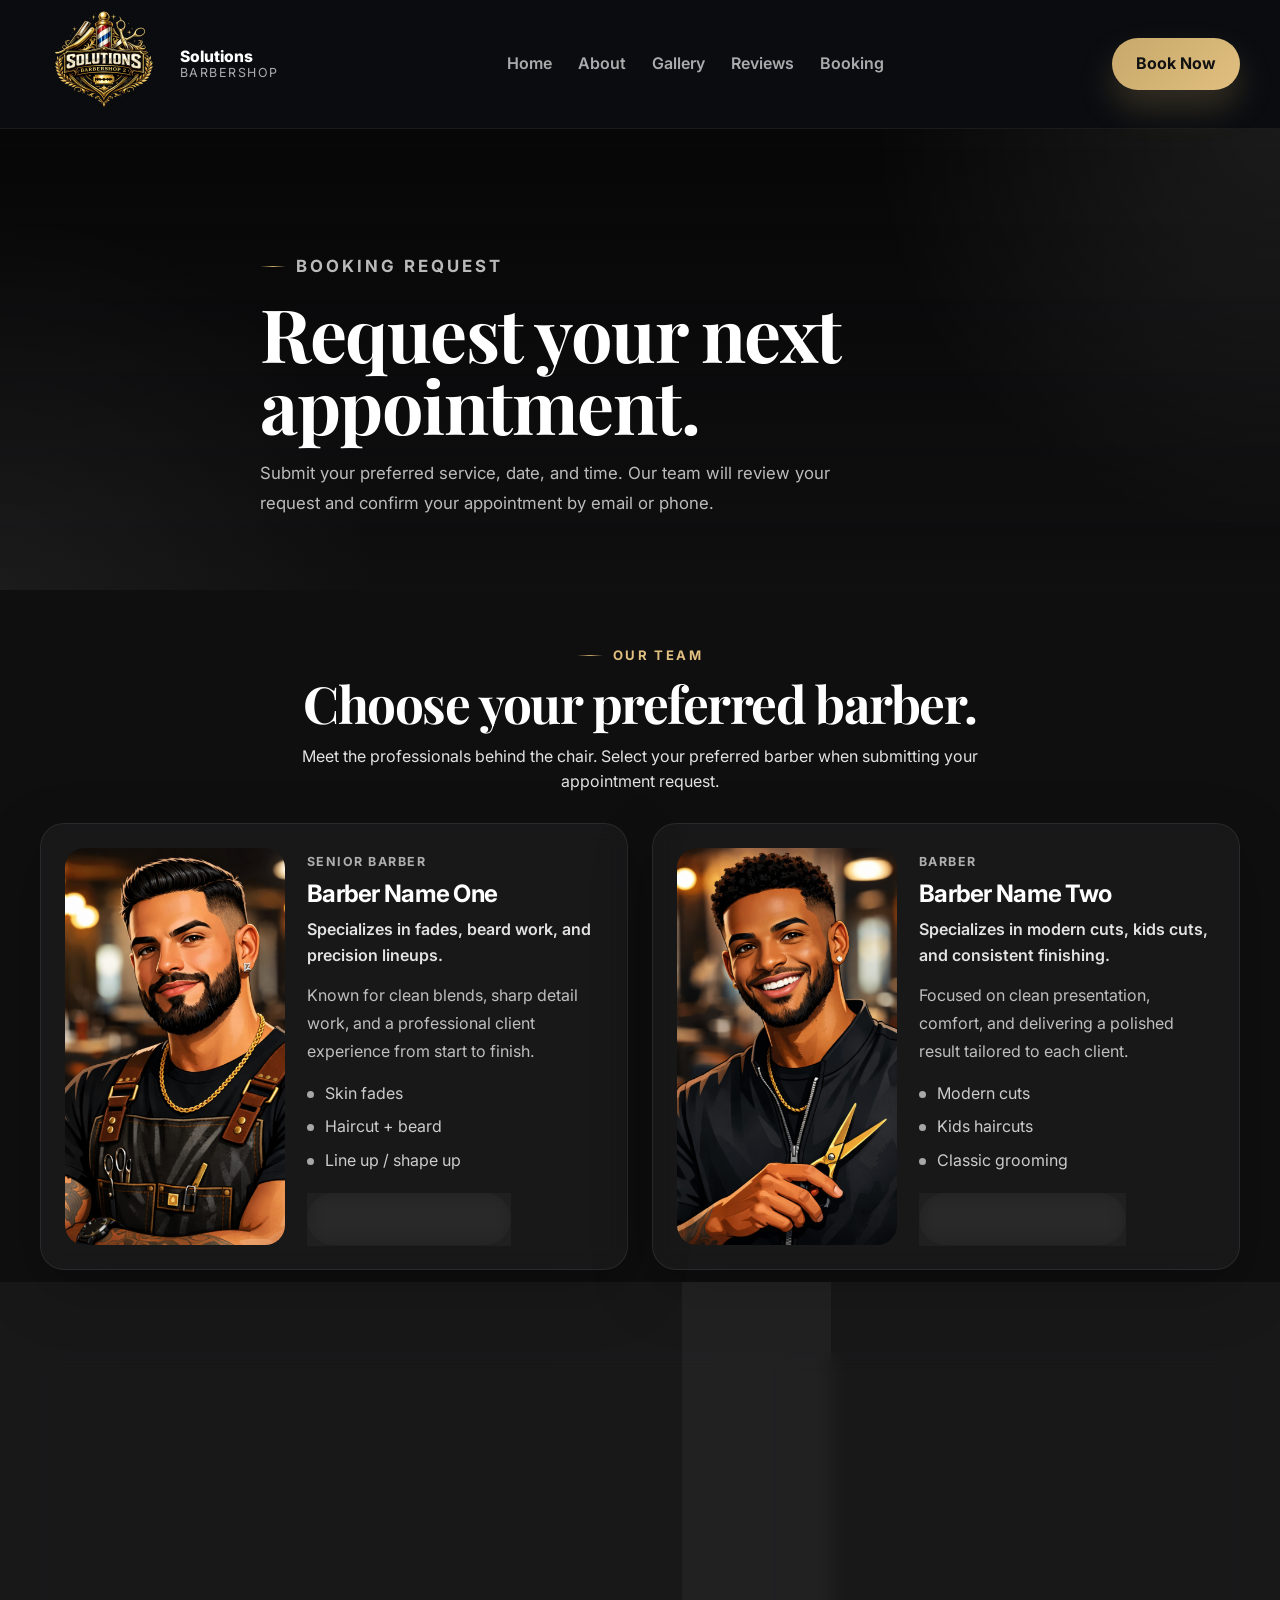
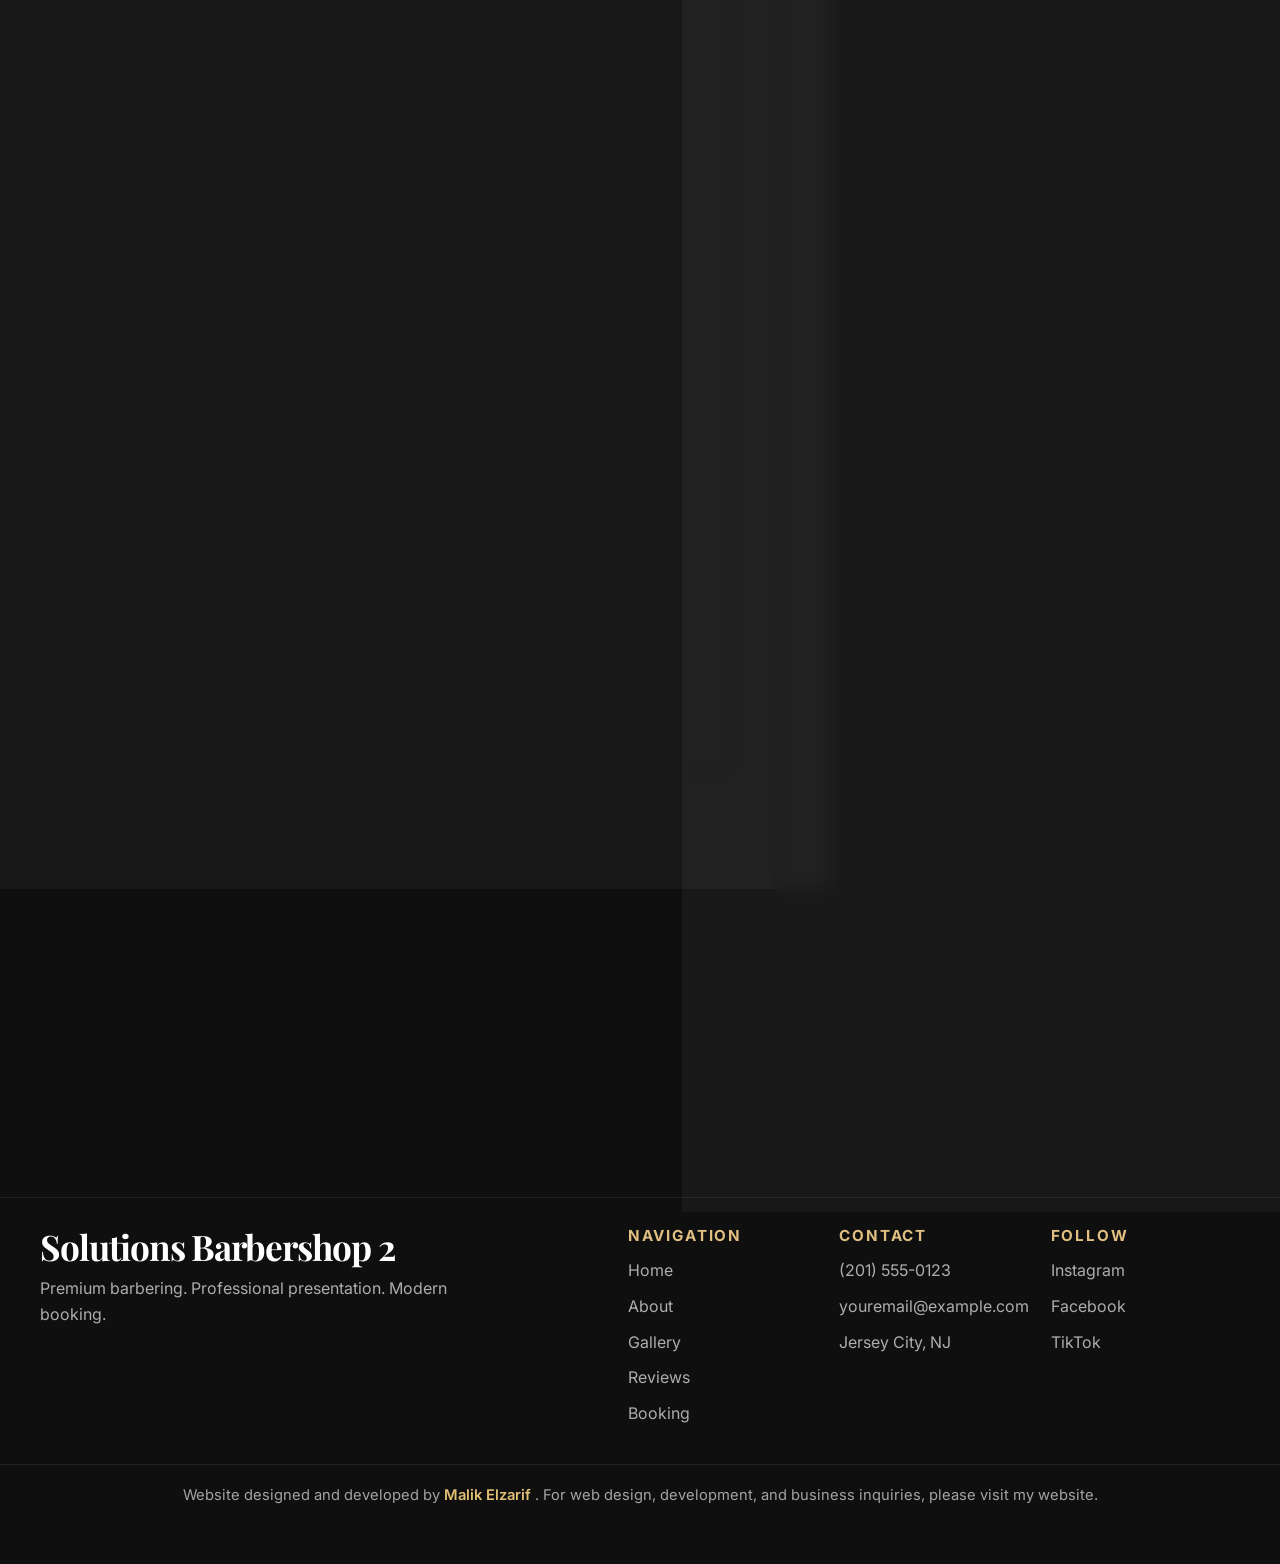
==== commit cf206d5d: "Add files via upload" ====
--- a/booking.html
+++ b/booking.html
@@ -830,6 +830,15 @@
           </div>
         </div>
       </div>
+<div class="site-credit">
+  <p>
+    Website designed and developed by
+    <a href="https://malikelzarif.com" target="_blank" rel="noopener noreferrer">
+      Malik Elzarif
+    </a>.
+    For web design, development, and business inquiries, please visit my website.
+  </p>
+</div>
     </footer>
   </div>
 
--- a/css/style.css
+++ b/css/style.css
@@ -1357,4 +1357,26 @@
 .form-group select option {
   background: #1a1a1d;
   color: #ffffff;
+}.site-credit {
+  margin-top: 28px;
+  padding-top: 18px;
+  border-top: 1px solid rgba(255, 255, 255, 0.08);
+  text-align: center;
+}
+
+.site-credit p {
+  margin: 0;
+  font-size: 0.92rem;
+  line-height: 1.7;
+  color: rgba(255, 255, 255, 0.62);
+}
+
+.site-credit a {
+  color: #e0bf73;
+  text-decoration: none;
+  font-weight: 600;
+}
+
+.site-credit a:hover {
+  color: #ffffff;
 }
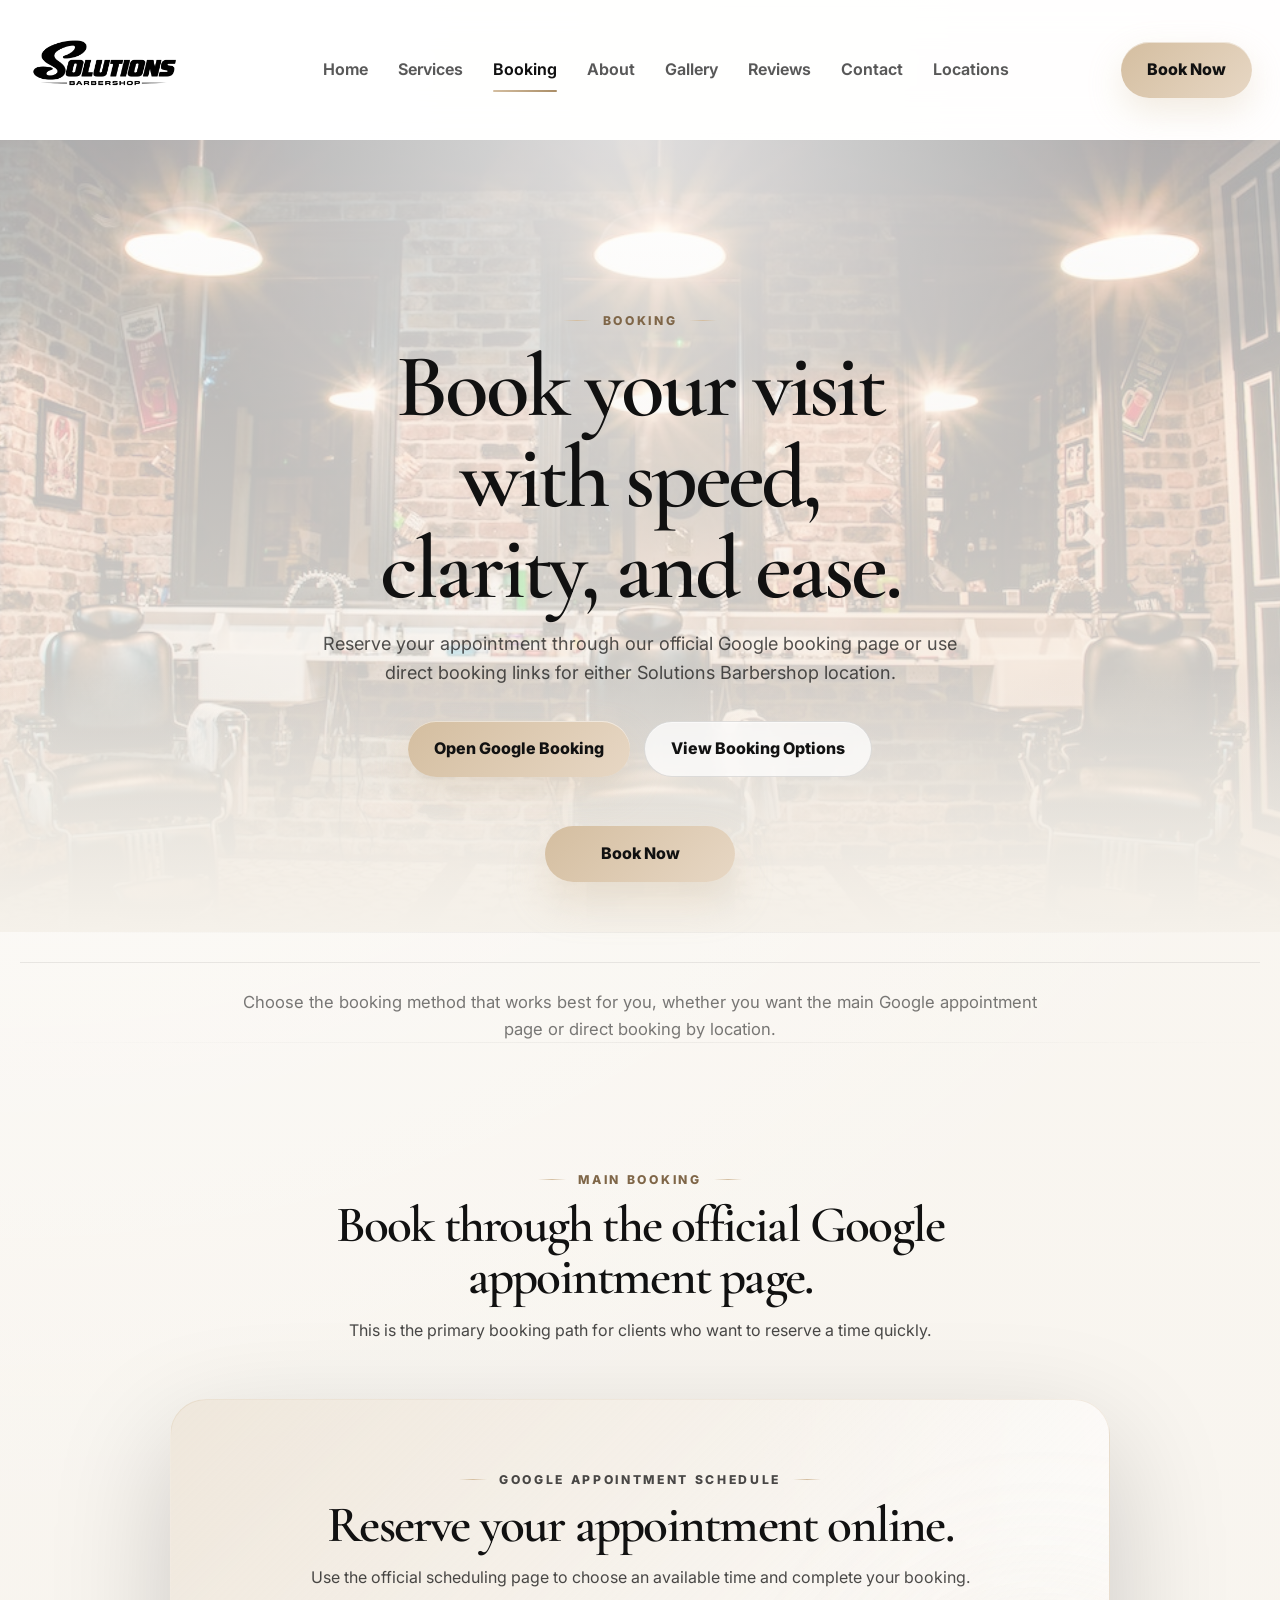
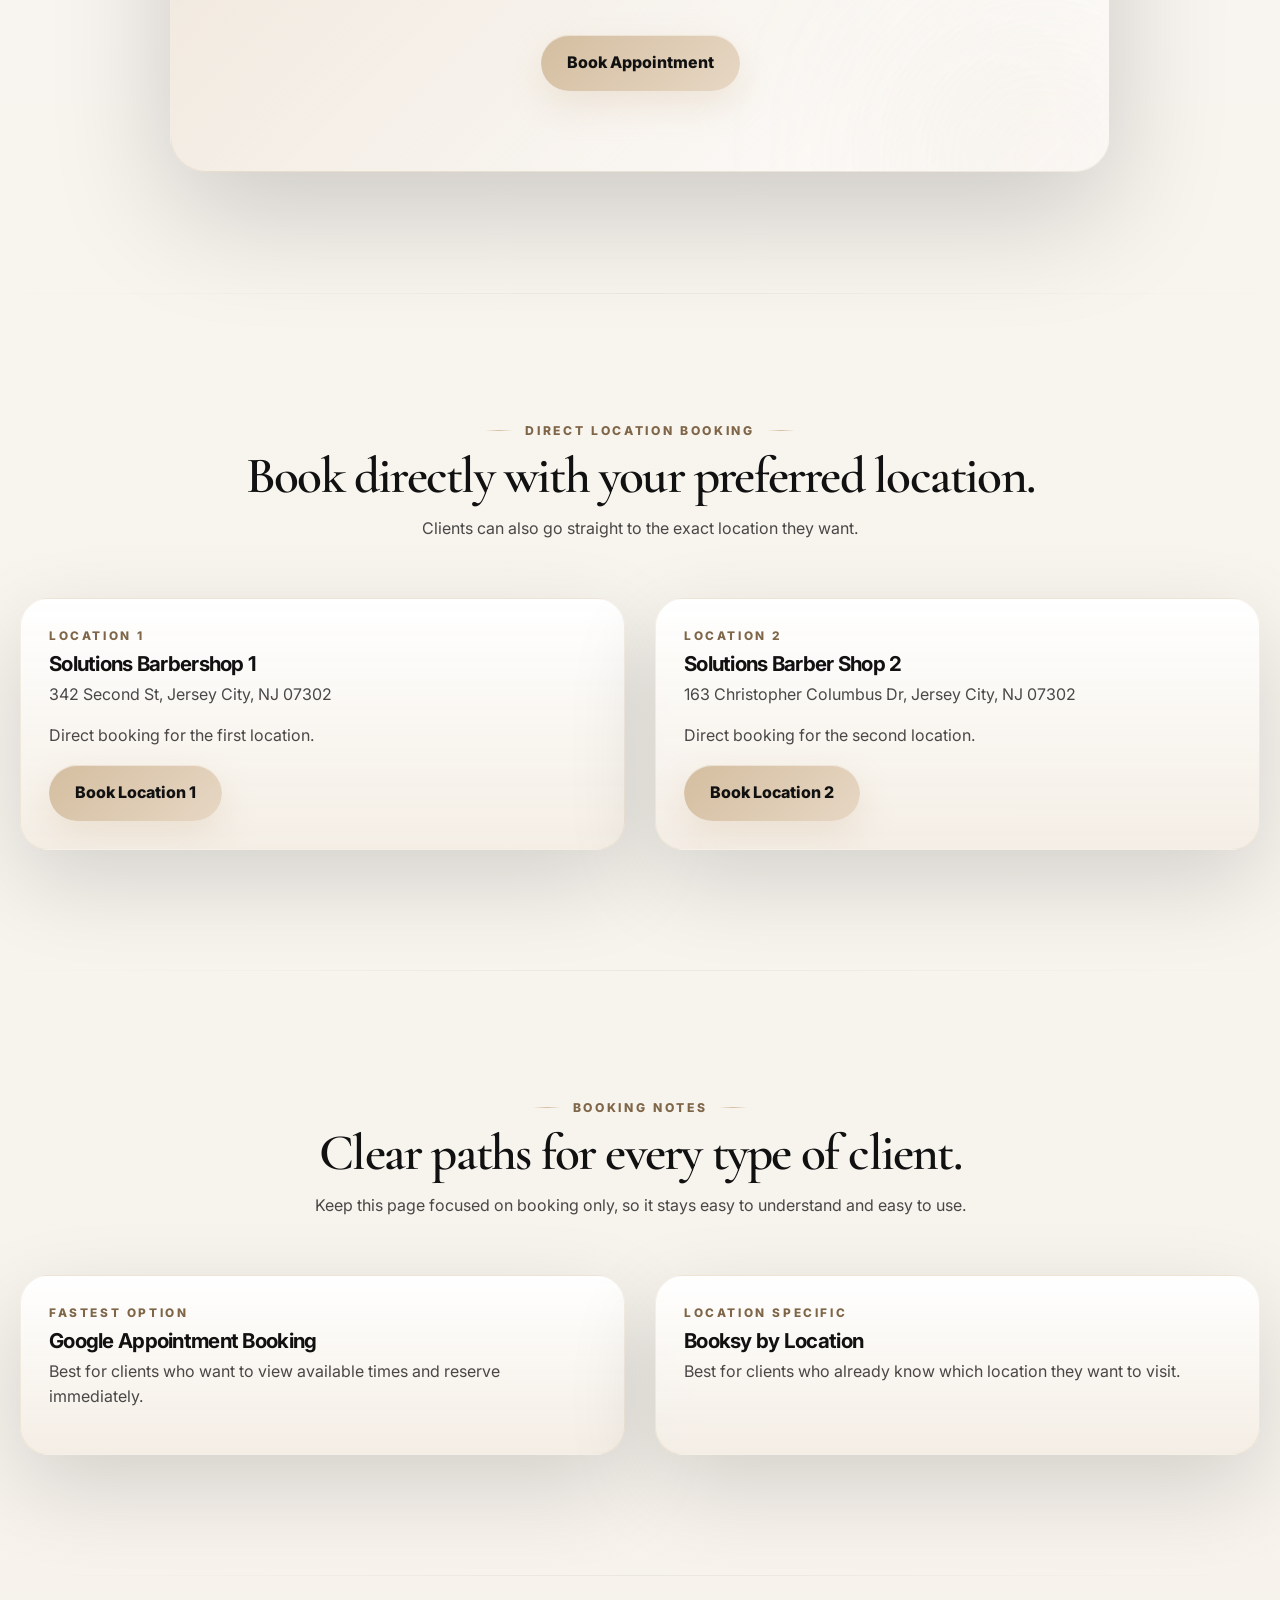
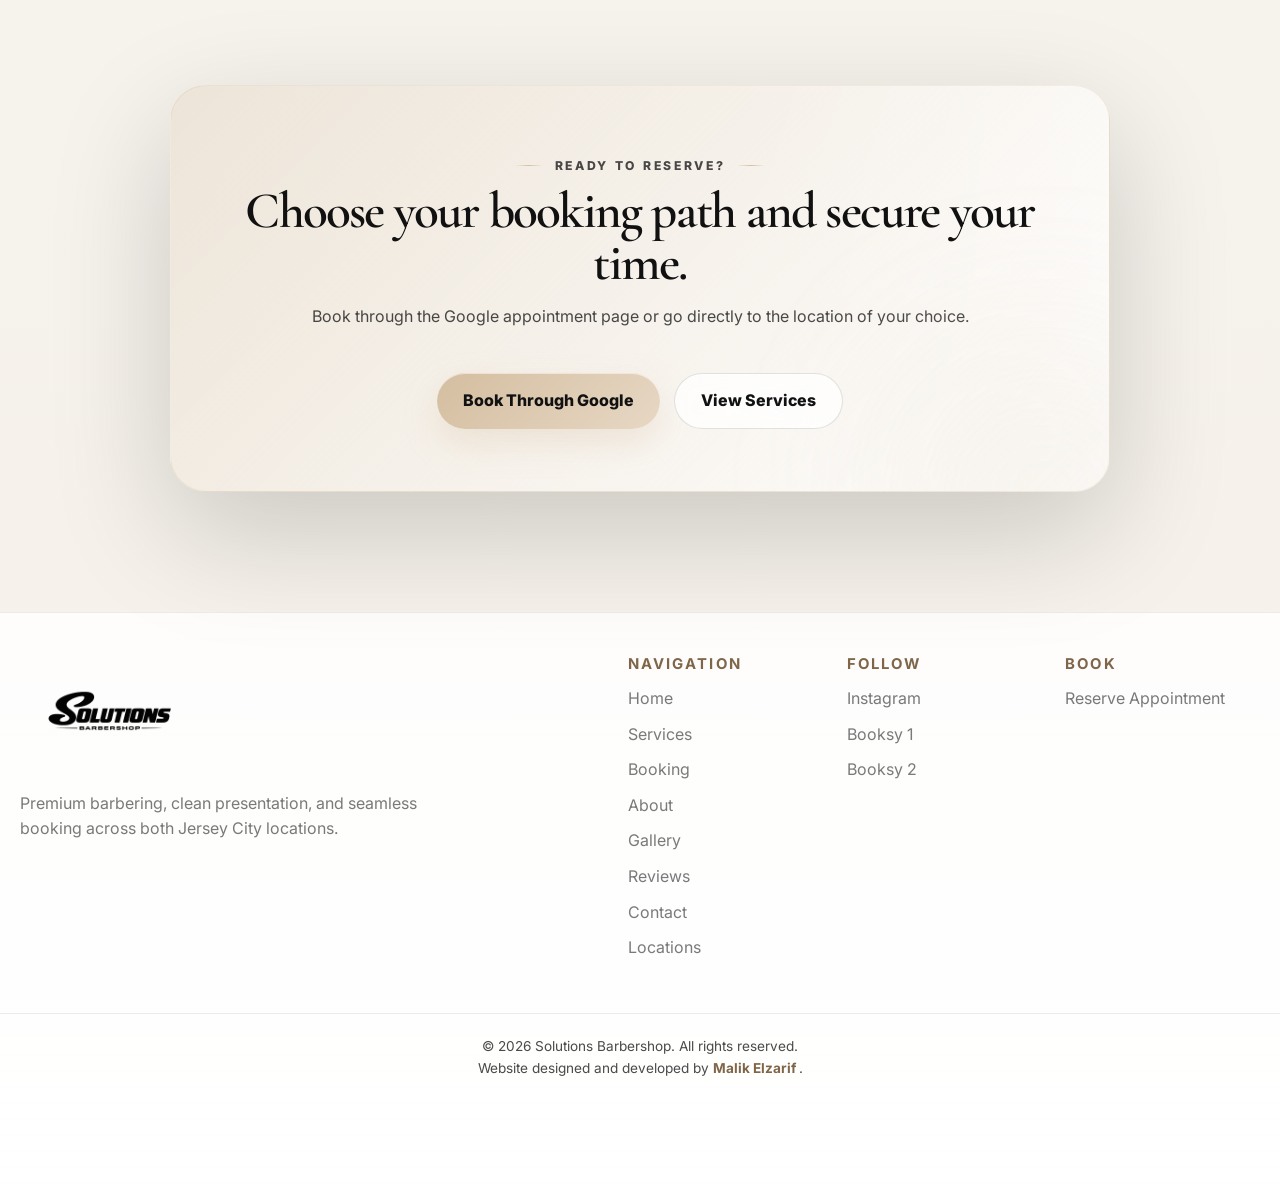
==== commit a8dbb9e1: "Add files via upload" ====
--- a/booking.html
+++ b/booking.html
@@ -3,467 +3,72 @@
 <head>
   <meta charset="UTF-8" />
   <meta name="viewport" content="width=device-width, initial-scale=1.0" />
-  <title>Book an Appointment | Solutions Barbershop 2</title>
+
+  <title>Book an Appointment | Solutions Barbershop Jersey City</title>
   <meta
     name="description"
-    content="Request an appointment at Solutions Barbershop 2. Choose your service, preferred time, and send your booking request directly by email."
+    content="Book your appointment at Solutions Barbershop through Google booking or direct location booking links for our Jersey City barbershops."
   />
-
-  <!-- Google Fonts -->
+  <link rel="canonical" href="https://solutionsbarbershop.com/booking.html" />
+  <meta name="robots" content="index, follow" />
+
+  <meta property="og:type" content="website" />
+  <meta property="og:title" content="Book an Appointment | Solutions Barbershop Jersey City" />
+  <meta
+    property="og:description"
+    content="Reserve your next haircut, beard service, or grooming appointment online with Solutions Barbershop."
+  />
+  <meta property="og:url" content="https://solutionsbarbershop.com/booking.html" />
+  <meta property="og:site_name" content="Solutions Barbershop" />
+  <meta property="og:image" content="https://solutionsbarbershop.com/images/og-booking.jpg" />
+
+  <meta name="twitter:card" content="summary_large_image" />
+  <meta name="twitter:title" content="Book an Appointment | Solutions Barbershop Jersey City" />
+  <meta
+    name="twitter:description"
+    content="Reserve your next appointment online with Solutions Barbershop in Jersey City."
+  />
+  <meta name="twitter:image" content="https://solutionsbarbershop.com/images/og-booking.jpg" />
+
   <link rel="preconnect" href="https://fonts.googleapis.com" />
   <link rel="preconnect" href="https://fonts.gstatic.com" crossorigin />
   <link
-    href="https://fonts.googleapis.com/css2?family=Inter:wght@400;500;600;700;800&family=Playfair+Display:wght@600;700&display=swap"
+    href="https://fonts.googleapis.com/css2?family=Inter:wght@400;500;600;700;800&family=Cormorant+Garamond:wght@500;600;700&display=swap"
     rel="stylesheet"
   />
 
-  <!-- Main CSS -->
   <link rel="stylesheet" href="css/style.css" />
 
-  <style>
-    :root {
-      --booking-bg: #0f0f10;
-      --booking-card: rgba(255, 255, 255, 0.04);
-      --booking-card-border: rgba(255, 255, 255, 0.08);
-      --booking-text: #ffffff;
-      --booking-muted: rgba(255, 255, 255, 0.72);
-      --booking-input-bg: rgba(255, 255, 255, 0.05);
-      --booking-input-border: rgba(255, 255, 255, 0.12);
-      --booking-input-focus: rgba(255, 255, 255, 0.28);
-      --booking-radius: 24px;
-      --booking-shadow: 0 20px 60px rgba(0, 0, 0, 0.28);
-    }
-
-    html {
-      scroll-behavior: smooth;
-    }
-
-    body {
-      background: var(--booking-bg);
-    }
-
-    .booking-page-hero {
-      position: relative;
-      overflow: hidden;
-      padding: 120px 0 72px;
-      background:
-        linear-gradient(180deg, rgba(0, 0, 0, 0.55), rgba(15, 15, 16, 0.96)),
-        url("images/booking-main.jpg") center/cover no-repeat;
-    }
-
-    .booking-page-hero::after {
-      content: "";
-      position: absolute;
-      inset: 0;
-      background:
-        radial-gradient(circle at top right, rgba(255, 255, 255, 0.08), transparent 30%),
-        radial-gradient(circle at bottom left, rgba(255, 255, 255, 0.05), transparent 28%);
-      pointer-events: none;
-    }
-
-    .booking-page-hero__inner {
-      position: relative;
-      z-index: 1;
-      max-width: 760px;
-    }
-
-    .booking-page-hero .eyebrow {
-      margin-bottom: 14px;
-    }
-
-    .booking-page-hero h1 {
-      margin: 0 0 18px;
-      font-family: "Playfair Display", serif;
-      font-size: clamp(2.5rem, 6vw, 4.6rem);
-      line-height: 0.98;
-      color: #fff;
-      letter-spacing: -0.02em;
-    }
-
-    .booking-page-hero p {
-      max-width: 620px;
-      margin: 0;
-      color: var(--booking-muted);
-      font-size: 1.05rem;
-      line-height: 1.8;
-    }
-
-    .booking-page {
-      padding: 72px 0 96px;
-      scroll-margin-top: 110px;
-    }
-
-    .booking-page__grid {
-      display: grid;
-      grid-template-columns: 1.2fr 0.8fr;
-      gap: 32px;
-      align-items: start;
-    }
-
-    .booking-card,
-    .booking-sidebar {
-      background: var(--booking-card);
-      border: 1px solid var(--booking-card-border);
-      border-radius: var(--booking-radius);
-      box-shadow: var(--booking-shadow);
-      backdrop-filter: blur(10px);
-    }
-
-    .booking-card {
-      padding: 34px;
-    }
-
-    .booking-sidebar {
-      padding: 28px;
-      position: sticky;
-      top: 24px;
-    }
-
-    .booking-section-label {
-      display: inline-block;
-      margin-bottom: 10px;
-      font-size: 0.8rem;
-      font-weight: 700;
-      letter-spacing: 0.14em;
-      text-transform: uppercase;
-      color: rgba(255, 255, 255, 0.7);
-    }
-
-    .booking-card h2,
-    .booking-sidebar h2,
-    .booking-sidebar h3 {
-      margin: 0 0 14px;
-      color: var(--booking-text);
-      line-height: 1.15;
-    }
-
-    .booking-card h2 {
-      font-family: "Playfair Display", serif;
-      font-size: clamp(1.8rem, 3vw, 2.6rem);
-      margin-bottom: 12px;
-    }
-
-    .booking-intro {
-      margin: 0 0 26px;
-      color: var(--booking-muted);
-      line-height: 1.75;
-    }
-
-    .booking-form {
-      display: grid;
-      gap: 18px;
-    }
-
-    .form-row {
-      display: grid;
-      grid-template-columns: 1fr 1fr;
-      gap: 18px;
-    }
-
-    .form-group {
-      display: grid;
-      gap: 8px;
-    }
-
-    .form-group label {
-      color: var(--booking-text);
-      font-size: 0.95rem;
-      font-weight: 600;
-      letter-spacing: 0.01em;
-    }
-
-    .form-group input,
-    .form-group select,
-    .form-group textarea {
-      width: 100%;
-      min-height: 54px;
-      padding: 14px 16px;
-      border: 1px solid var(--booking-input-border);
-      border-radius: 16px;
-      background: var(--booking-input-bg);
-      color: #fff;
-      font: inherit;
-      transition:
-        border-color 0.25s ease,
-        background 0.25s ease,
-        transform 0.2s ease,
-        box-shadow 0.25s ease;
-      appearance: none;
-    }
-
-    .form-group textarea {
-      min-height: 140px;
-      resize: vertical;
-    }
-
-    .form-group input::placeholder,
-    .form-group textarea::placeholder {
-      color: rgba(255, 255, 255, 0.45);
-    }
-
-    .form-group input:focus,
-    .form-group select:focus,
-    .form-group textarea:focus {
-      outline: none;
-      border-color: var(--booking-input-focus);
-      background: rgba(255, 255, 255, 0.07);
-      box-shadow: 0 0 0 4px rgba(255, 255, 255, 0.04);
-    }
-
-    .booking-note {
-      margin: 4px 0 0;
-      color: rgba(255, 255, 255, 0.55);
-      font-size: 0.92rem;
-      line-height: 1.6;
-    }
-
-    .booking-submit {
-      margin-top: 8px;
-    }
-
-    .booking-submit .btn {
-      width: 100%;
-      justify-content: center;
-      min-height: 56px;
-      border: 0;
-      cursor: pointer;
-      font: inherit;
-    }
-
-    .booking-sidebar__block + .booking-sidebar__block {
-      margin-top: 28px;
-      padding-top: 24px;
-      border-top: 1px solid rgba(255, 255, 255, 0.08);
-    }
-
-    .booking-sidebar p,
-    .booking-sidebar li,
-    .booking-sidebar a,
-    .booking-sidebar span {
-      color: var(--booking-muted);
-      line-height: 1.7;
-    }
-
-    .booking-sidebar a {
-      text-decoration: none;
-    }
-
-    .booking-sidebar a:hover {
-      color: #fff;
-    }
-
-    .hours-list,
-    .service-list,
-    .expect-list {
-      list-style: none;
-      padding: 0;
-      margin: 0;
-    }
-
-    .hours-list li,
-    .service-list li,
-    .expect-list li {
-      display: flex;
-      justify-content: space-between;
-      gap: 16px;
-      padding: 10px 0;
-      border-bottom: 1px solid rgba(255, 255, 255, 0.06);
-    }
-
-    .service-list li,
-    .expect-list li {
-      display: block;
-    }
-
-    .hours-list li:last-child,
-    .service-list li:last-child,
-    .expect-list li:last-child {
-      border-bottom: 0;
-    }
-
-    .booking-mini-card {
-      padding: 18px;
-      border: 1px solid rgba(255, 255, 255, 0.08);
-      border-radius: 18px;
-      background: rgba(255, 255, 255, 0.03);
-    }
-
-    .booking-mini-card strong {
-      display: block;
-      margin-bottom: 6px;
-      color: #fff;
-      font-size: 1rem;
-    }
-
-    .back-link {
-      display: inline-flex;
-      align-items: center;
-      gap: 8px;
-      margin-top: 22px;
-      color: rgba(255, 255, 255, 0.72);
-      text-decoration: none;
-      font-weight: 600;
-    }
-
-    .back-link:hover {
-      color: #fff;
-    }
-
-    /* Team section */
-    .booking-team {
-      padding: 48px 0 10px;
-    }
-
-    .booking-team__heading {
-      margin-bottom: 28px;
-    }
-
-    .booking-team__grid {
-      display: grid;
-      grid-template-columns: repeat(2, minmax(0, 1fr));
-      gap: 24px;
-    }
-
-    .barber-card {
-      display: grid;
-      grid-template-columns: 220px 1fr;
-      gap: 22px;
-      align-items: stretch;
-      padding: 24px;
-      border-radius: 24px;
-      background: var(--booking-card);
-      border: 1px solid var(--booking-card-border);
-      box-shadow: var(--booking-shadow);
-      backdrop-filter: blur(10px);
-    }
-
-    .barber-card__image-wrap {
-      min-height: 280px;
-      border-radius: 20px;
-      overflow: hidden;
-      background: rgba(255, 255, 255, 0.03);
-    }
-
-    .barber-card__image {
-      width: 100%;
-      height: 100%;
-      object-fit: cover;
-      display: block;
-    }
-
-    .barber-card__role {
-      display: inline-block;
-      margin-bottom: 8px;
-      font-size: 0.78rem;
-      font-weight: 700;
-      text-transform: uppercase;
-      letter-spacing: 0.12em;
-      color: rgba(255, 255, 255, 0.65);
-    }
-
-    .barber-card__content h3 {
-      margin: 0 0 10px;
-      color: #fff;
-      font-size: 1.5rem;
-      line-height: 1.15;
-    }
-
-    .barber-card__specialty {
-      margin: 0 0 12px;
-      font-weight: 600;
-      color: rgba(255, 255, 255, 0.88);
-    }
-
-    .barber-card__bio {
-      margin: 0 0 16px;
-      color: rgba(255, 255, 255, 0.72);
-      line-height: 1.75;
-    }
-
-    .barber-card__list {
-      list-style: none;
-      margin: 0 0 20px;
-      padding: 0;
-      display: grid;
-      gap: 8px;
-    }
-
-    .barber-card__list li {
-      position: relative;
-      padding-left: 18px;
-      color: rgba(255, 255, 255, 0.78);
-    }
-
-    .barber-card__list li::before {
-      content: "";
-      position: absolute;
-      left: 0;
-      top: 10px;
-      width: 7px;
-      height: 7px;
-      border-radius: 50%;
-      background: currentColor;
-      opacity: 0.8;
-    }
-
-    @media (max-width: 980px) {
-      .booking-page__grid,
-      .booking-team__grid,
-      .barber-card {
-        grid-template-columns: 1fr;
-      }
-
-      .booking-sidebar {
-        position: static;
-      }
-
-      .barber-card__image-wrap {
-        min-height: 320px;
-      }
-    }
-
-    @media (max-width: 640px) {
-      .booking-page-hero {
-        padding: 104px 0 60px;
-      }
-
-      .booking-card,
-      .booking-sidebar,
-      .barber-card {
-        padding: 22px;
-        border-radius: 20px;
-      }
-
-      .form-row {
-        grid-template-columns: 1fr;
-        gap: 18px;
-      }
-
-      .barber-card__image-wrap {
-        min-height: 260px;
-      }
-    }
-  </style>
+  <link
+    href="https://calendar.google.com/calendar/scheduling-button-script.css"
+    rel="stylesheet"
+  />
+  <script
+    src="https://calendar.google.com/calendar/scheduling-button-script.js"
+    async
+  ></script>
 </head>
 <body>
   <div class="site-shell">
-    <!-- Header -->
     <header class="header" id="top">
       <div class="container header__inner">
-        <a href="index.html" class="brand" aria-label="Solutions Barbershop 2 home">
-          <img src="images/logo.png" alt="Solutions Barbershop 2 Logo" class="brand__logo" />
-          <span class="brand__text">
-            <strong>Solutions</strong>
-            <small>Barbershop</small>
-          </span>
+        <a href="index.html#top" class="brand" aria-label="Solutions Barbershop home">
+          <img
+            src="images/logo.png"
+            alt="Solutions Barbershop logo"
+            class="brand__logo"
+          />
         </a>
 
         <nav class="nav desktop-nav" aria-label="Primary navigation">
           <a href="index.html#home">Home</a>
+          <a href="services.html">Services</a>
+          <a href="booking.html" class="is-active">Booking</a>
           <a href="index.html#about">About</a>
           <a href="index.html#gallery">Gallery</a>
           <a href="index.html#reviews">Reviews</a>
-          <a href="booking.html" aria-current="page">Booking</a>
+          <a href="index.html#contact">Contact</a>
+          <a href="index.html#locations">Locations</a>
         </nav>
 
         <div class="header__actions">
@@ -485,14 +90,17 @@
         </div>
       </div>
 
-      <!-- Mobile Menu -->
       <div class="mobile-menu" id="mobileMenu" hidden>
         <nav class="mobile-menu__nav" aria-label="Mobile navigation">
           <a href="index.html#home">Home</a>
+          <a href="services.html">Services</a>
+          <a href="booking.html" class="is-active">Booking</a>
           <a href="index.html#about">About</a>
           <a href="index.html#gallery">Gallery</a>
           <a href="index.html#reviews">Reviews</a>
-          <a href="booking.html">Booking</a>
+          <a href="index.html#contact">Contact</a>
+          <a href="index.html#locations">Locations</a>
+
           <a href="booking.html" class="btn btn--primary btn--block">
             Book Now
           </a>
@@ -501,377 +109,302 @@
     </header>
 
     <main>
-      <!-- Hero -->
-      <section class="booking-page-hero">
-        <div class="container booking-page-hero__inner">
-          <p class="eyebrow">Booking Request</p>
-          <h1>Request your next appointment.</h1>
+      <section class="hero hero--editorial" id="booking-top">
+        <div class="hero__bg"></div>
+
+        <div class="container hero__content hero__content--center">
+          <div class="hero__text hero__text--center">
+            <p class="eyebrow">Booking</p>
+            <h1>
+              Book your visit<br />
+              with speed,<br />
+              clarity, and ease.
+            </h1>
+            <p class="hero__lead">
+              Reserve your appointment through our official Google booking page
+              or use direct booking links for either Solutions Barbershop location.
+            </p>
+
+            <div class="hero__buttons hero__buttons--center">
+              <a
+                href="https://calendar.google.com/calendar/appointments/schedules/AcZssZ0E1r_4To1sK164vhmS2AgQCMe7xYa3B7efXYMJTUBiBKLMbh55CI8Kr1EiWnxWw4CgQrz9uj-W?gv=true"
+                target="_blank"
+                rel="noopener noreferrer"
+                class="btn btn--primary"
+              >
+                Open Google Booking
+              </a>
+              <a href="#booking-options" class="btn btn--secondary">
+                View Booking Options
+              </a>
+            </div>
+          </div>
+        </div>
+      </section>
+
+      <section class="section intro-strip">
+        <div class="container intro-strip__inner">
           <p>
-            Submit your preferred service, date, and time. Our team will review
-            your request and confirm your appointment by email or phone.
+            Choose the booking method that works best for you, whether you want the main
+            Google appointment page or direct booking by location.
           </p>
         </div>
       </section>
 
-      <!-- Team -->
-      <section class="booking-team section">
+      <section class="section" id="booking-options">
         <div class="container">
-          <div class="section-heading booking-team__heading">
-            <p class="eyebrow">Our Team</p>
-            <h2>Choose your preferred barber.</h2>
+          <div class="section-heading section-heading--center">
+            <p class="eyebrow">Main Booking</p>
+            <h2>Book through the official Google appointment page.</h2>
             <p>
-              Meet the professionals behind the chair. Select your preferred barber
-              when submitting your appointment request.
-            </p>
-          </div>
-
-          <div class="booking-team__grid">
-            <!-- Barber 1 -->
-            <article class="barber-card">
-              <div class="barber-card__image-wrap">
-                <img
-                  src="images/barber-1.jpg"
-                  alt="Portrait of Barber Name One at Solutions Barbershop 2"
-                  class="barber-card__image"
-                />
-              </div>
-
-              <div class="barber-card__content">
-                <span class="barber-card__role">Senior Barber</span>
-                <h3>Barber Name One</h3>
-                <p class="barber-card__specialty">
-                  Specializes in fades, beard work, and precision lineups.
-                </p>
-
-                <p class="barber-card__bio">
-                  Known for clean blends, sharp detail work, and a professional client
-                  experience from start to finish.
-                </p>
-
-                <ul class="barber-card__list">
-                  <li>Skin fades</li>
-                  <li>Haircut + beard</li>
-                  <li>Line up / shape up</li>
-                </ul>
-
-                <a
-                  href="#booking-form"
-                  class="btn btn--secondary"
-                  onclick="selectBarber(event, 'Barber Name One')"
-                >
-                  Request Barber One
-                </a>
+              This is the primary booking path for clients who want to reserve a time quickly.
+            </p>
+          </div>
+
+          <div class="cta-panel">
+            <p class="eyebrow">Google Appointment Schedule</p>
+            <h2>Reserve your appointment online.</h2>
+            <p>
+              Use the official scheduling page to choose an available time and complete your booking.
+            </p>
+
+            <div class="hero__buttons hero__buttons--center">
+              <a
+                href="https://calendar.google.com/calendar/appointments/schedules/AcZssZ0E1r_4To1sK164vhmS2AgQCMe7xYa3B7efXYMJTUBiBKLMbh55CI8Kr1EiWnxWw4CgQrz9uj-W?gv=true"
+                target="_blank"
+                rel="noopener noreferrer"
+                class="btn btn--primary"
+              >
+                Book Appointment
+              </a>
+            </div>
+
+            <div style="margin-top: 18px; display: flex; justify-content: center;">
+              <div id="google-booking-button"></div>
+            </div>
+          </div>
+        </div>
+      </section>
+
+      <section class="section">
+        <div class="container">
+          <div class="section-heading section-heading--center">
+            <p class="eyebrow">Direct Location Booking</p>
+            <h2>Book directly with your preferred location.</h2>
+            <p>
+              Clients can also go straight to the exact location they want.
+            </p>
+          </div>
+
+          <div class="locations-grid">
+            <article class="location-card">
+              <div class="location-card__content">
+                <p class="location-card__label">Location 1</p>
+                <h3>Solutions Barbershop 1</h3>
+                <p class="location-card__address">
+                  342 Second St, Jersey City, NJ 07302
+                </p>
+                <p class="location-card__meta">
+                  Direct booking for the first location.
+                </p>
+
+                <div class="location-card__actions">
+                  <a
+                    href="https://booksy.com/en-us/444251_solutions-barbershop-1_barber-shop_28561_jersey-city#ba_s=sh_1"
+                    target="_blank"
+                    rel="noopener noreferrer"
+                    class="btn btn--primary"
+                  >
+                    Book Location 1
+                  </a>
+                </div>
               </div>
             </article>
 
-            <!-- Barber 2 -->
-            <article class="barber-card">
-              <div class="barber-card__image-wrap">
-                <img
-                  src="images/barber-2.jpg"
-                  alt="Portrait of Barber Name Two at Solutions Barbershop 2"
-                  class="barber-card__image"
-                />
-              </div>
-
-              <div class="barber-card__content">
-                <span class="barber-card__role">Barber</span>
-                <h3>Barber Name Two</h3>
-                <p class="barber-card__specialty">
-                  Specializes in modern cuts, kids cuts, and consistent finishing.
-                </p>
-
-                <p class="barber-card__bio">
-                  Focused on clean presentation, comfort, and delivering a polished
-                  result tailored to each client.
-                </p>
-
-                <ul class="barber-card__list">
-                  <li>Modern cuts</li>
-                  <li>Kids haircuts</li>
-                  <li>Classic grooming</li>
-                </ul>
-
-                <a
-                  href="#booking-form"
-                  class="btn btn--secondary"
-                  onclick="selectBarber(event, 'Barber Name Two')"
-                >
-                  Request Barber Two
-                </a>
+            <article class="location-card">
+              <div class="location-card__content">
+                <p class="location-card__label">Location 2</p>
+                <h3>Solutions Barber Shop 2</h3>
+                <p class="location-card__address">
+                  163 Christopher Columbus Dr, Jersey City, NJ 07302
+                </p>
+                <p class="location-card__meta">
+                  Direct booking for the second location.
+                </p>
+
+                <div class="location-card__actions">
+                  <a
+                    href="https://booksy.com/en-us/88253_solutions-barber-shop-2_barber-shop_28561_jersey-city#ba_s=sh_1"
+                    target="_blank"
+                    rel="noopener noreferrer"
+                    class="btn btn--primary"
+                  >
+                    Book Location 2
+                  </a>
+                </div>
               </div>
             </article>
           </div>
         </div>
       </section>
 
-      <!-- Booking Content -->
-      <section class="booking-page" id="booking-form">
-        <div class="container booking-page__grid">
-          <!-- Main Form -->
-          <article class="booking-card" aria-labelledby="booking-form-title">
-            <span class="booking-section-label">Appointment Form</span>
-            <h2 id="booking-form-title">Professional, simple, and easy to submit.</h2>
-            <p class="booking-intro">
-              Complete the form below to request an appointment. This page is
-              designed for manual confirmation, giving the shop full control over
-              scheduling and availability.
-            </p>
-
-            <form
-              class="booking-form"
-              action="https://formsubmit.co/youremail@example.com"
-              method="POST"
-            >
-              <input type="hidden" name="_subject" value="New Booking Request - Solutions Barbershop 2" />
-              <input type="hidden" name="_captcha" value="false" />
-              <input type="hidden" name="_template" value="table" />
-              <input type="hidden" name="_next" value="thank-you.html" />
-
-              <div class="form-row">
-                <div class="form-group">
-                  <label for="full-name">Full Name</label>
-                  <input
-                    type="text"
-                    id="full-name"
-                    name="full_name"
-                    placeholder="Enter your full name"
-                    required
-                  />
-                </div>
-
-                <div class="form-group">
-                  <label for="phone-number">Phone Number</label>
-                  <input
-                    type="tel"
-                    id="phone-number"
-                    name="phone_number"
-                    placeholder="(201) 555-0123"
-                    required
-                  />
-                </div>
+      <section class="section">
+        <div class="container">
+          <div class="section-heading section-heading--center">
+            <p class="eyebrow">Booking Notes</p>
+            <h2>Clear paths for every type of client.</h2>
+            <p>
+              Keep this page focused on booking only, so it stays easy to understand and easy to use.
+            </p>
+          </div>
+
+          <div class="locations-grid">
+            <article class="location-card">
+              <div class="location-card__content">
+                <p class="location-card__label">Fastest Option</p>
+                <h3>Google Appointment Booking</h3>
+                <p class="location-card__address">
+                  Best for clients who want to view available times and reserve immediately.
+                </p>
               </div>
-
-              <div class="form-row">
-                <div class="form-group">
-                  <label for="email-address">Email Address</label>
-                  <input
-                    type="email"
-                    id="email-address"
-                    name="email_address"
-                    placeholder="yourname@email.com"
-                    required
-                  />
-                </div>
-
-                <div class="form-group">
-                  <label for="service">Select Service</label>
-                  <select id="service" name="service" required>
-                    <option value="">Choose a service</option>
-                    <option value="Signature Haircut">Signature Haircut</option>
-                    <option value="Haircut + Beard">Haircut + Beard</option>
-                    <option value="Shape Up / Line Up">Shape Up / Line Up</option>
-                    <option value="Kids Haircut">Kids Haircut</option>
-                    <option value="Beard Grooming">Beard Grooming</option>
-                  </select>
-                </div>
+            </article>
+
+            <article class="location-card">
+              <div class="location-card__content">
+                <p class="location-card__label">Location Specific</p>
+                <h3>Booksy by Location</h3>
+                <p class="location-card__address">
+                  Best for clients who already know which location they want to visit.
+                </p>
               </div>
-
-              <div class="form-row">
-                <div class="form-group">
-                  <label for="preferred-date">Preferred Date</label>
-                  <input
-                    type="date"
-                    id="preferred-date"
-                    name="preferred_date"
-                    required
-                  />
-                </div>
-
-                <div class="form-group">
-                  <label for="preferred-time">Preferred Time</label>
-                  <input
-                    type="time"
-                    id="preferred-time"
-                    name="preferred_time"
-                    required
-                  />
-                </div>
-              </div>
-
-              <div class="form-row">
-                <div class="form-group">
-                  <label for="barber-preference">Preferred Barber</label>
-                  <select id="barber-preference" name="preferred_barber">
-                    <option value="">No preference</option>
-                    <option value="Barber Name One">Barber Name One</option>
-                    <option value="Barber Name Two">Barber Name Two</option>
-                  </select>
-                </div>
-
-                <div class="form-group">
-                  <label for="client-status">Client Status</label>
-                  <select id="client-status" name="client_status">
-                    <option value="">Select one</option>
-                    <option value="New Client">New Client</option>
-                    <option value="Returning Client">Returning Client</option>
-                  </select>
-                </div>
-              </div>
-
-              <div class="form-group">
-                <label for="notes">Additional Notes</label>
-                <textarea
-                  id="notes"
-                  name="additional_notes"
-                  placeholder="Add any haircut preferences, beard details, or scheduling notes."
-                ></textarea>
-                <p class="booking-note">
-                  Include anything helpful such as style preferences, special requests,
-                  or ideal time windows.
-                </p>
-              </div>
-
-              <div class="booking-submit">
-                <button type="submit" class="btn btn--primary">
-                  Send Booking Request
-                </button>
-              </div>
-            </form>
-          </article>
-
-          <!-- Sidebar -->
-          <aside class="booking-sidebar" aria-label="Booking information">
-            <div class="booking-sidebar__block">
-              <span class="booking-section-label">What to Expect</span>
-              <h3>How this works</h3>
-              <ul class="expect-list">
-                <li>Submit your appointment request through the form.</li>
-                <li>We review your preferred service, date, and time.</li>
-                <li>We confirm by phone or email as soon as possible.</li>
-              </ul>
-            </div>
-
-            <div class="booking-sidebar__block">
-              <span class="booking-section-label">Available Services</span>
-              <h3>Popular appointments</h3>
-              <ul class="service-list">
-                <li>Signature Haircut</li>
-                <li>Haircut + Beard</li>
-                <li>Shape Up / Line Up</li>
-                <li>Kids Haircut</li>
-                <li>Beard Grooming</li>
-              </ul>
-            </div>
-
-            <div class="booking-sidebar__block">
-              <span class="booking-section-label">Shop Hours</span>
-              <h3>Hours of operation</h3>
-              <ul class="hours-list">
-                <li><span>Monday - Friday</span><span>9:00 AM - 8:00 PM</span></li>
-                <li><span>Saturday</span><span>9:00 AM - 7:00 PM</span></li>
-                <li><span>Sunday</span><span>10:00 AM - 5:00 PM</span></li>
-              </ul>
-            </div>
-
-            <div class="booking-sidebar__block">
-              <div class="booking-mini-card">
-                <strong>Location</strong>
-                <p>123 Example Street, Jersey City, NJ</p>
-              </div>
-            </div>
-
-            <div class="booking-sidebar__block">
-              <div class="booking-mini-card">
-                <strong>Contact</strong>
-                <p><a href="tel:+12015550123">(201) 555-0123</a></p>
-                <p><a href="mailto:youremail@example.com">youremail@example.com</a></p>
-              </div>
-
-              <a class="back-link" href="index.html">
-                ← Back to main website
+            </article>
+          </div>
+        </div>
+      </section>
+
+      <section class="section cta-section">
+        <div class="container">
+          <div class="cta-panel">
+            <p class="eyebrow">Ready to Reserve?</p>
+            <h2>Choose your booking path and secure your time.</h2>
+            <p>
+              Book through the Google appointment page or go directly to the location of your choice.
+            </p>
+
+            <div class="hero__buttons hero__buttons--center">
+              <a
+                href="https://calendar.google.com/calendar/appointments/schedules/AcZssZ0E1r_4To1sK164vhmS2AgQCMe7xYa3B7efXYMJTUBiBKLMbh55CI8Kr1EiWnxWw4CgQrz9uj-W?gv=true"
+                target="_blank"
+                rel="noopener noreferrer"
+                class="btn btn--primary"
+              >
+                Book Through Google
+              </a>
+
+              <a href="services.html" class="btn btn--secondary">
+                View Services
               </a>
             </div>
-          </aside>
+          </div>
         </div>
       </section>
     </main>
 
-    <!-- Footer -->
-    <footer class="footer" id="contact">
+    <footer class="footer">
       <div class="container footer__inner">
         <div class="footer__brand">
-          <h2>Solutions Barbershop 2</h2>
-          <p>Premium barbering. Professional presentation. Modern booking.</p>
+          <img
+            src="images/logo.png"
+            alt="Solutions Barbershop logo"
+            class="footer__logo"
+          />
+          <p>
+            Premium barbering, clean presentation, and seamless booking across both Jersey City locations.
+          </p>
         </div>
 
         <div class="footer__links">
           <div>
             <h3>Navigation</h3>
             <a href="index.html#home">Home</a>
+            <a href="services.html">Services</a>
+            <a href="booking.html">Booking</a>
             <a href="index.html#about">About</a>
             <a href="index.html#gallery">Gallery</a>
             <a href="index.html#reviews">Reviews</a>
-            <a href="booking.html">Booking</a>
-          </div>
-
-          <div>
-            <h3>Contact</h3>
-            <a href="tel:+12015550123">(201) 555-0123</a>
-            <a href="mailto:youremail@example.com">youremail@example.com</a>
-            <span>Jersey City, NJ</span>
+            <a href="index.html#contact">Contact</a>
+            <a href="index.html#locations">Locations</a>
           </div>
 
           <div>
             <h3>Follow</h3>
             <a href="https://instagram.com/solutions_barbershop_2" target="_blank" rel="noopener noreferrer">Instagram</a>
-            <a href="#" target="_blank" rel="noopener noreferrer">Facebook</a>
-            <a href="#" target="_blank" rel="noopener noreferrer">TikTok</a>
+            <a href="https://booksy.com/en-us/444251_solutions-barbershop-1_barber-shop_28561_jersey-city#ba_s=sh_1" target="_blank" rel="noopener noreferrer">Booksy 1</a>
+            <a href="https://booksy.com/en-us/88253_solutions-barber-shop-2_barber-shop_28561_jersey-city#ba_s=sh_1" target="_blank" rel="noopener noreferrer">Booksy 2</a>
+          </div>
+
+          <div>
+            <h3>Book</h3>
+            <a href="booking.html">Reserve Appointment</a>
           </div>
         </div>
       </div>
-<div class="site-credit">
-  <p>
-    Website designed and developed by
-    <a href="https://malikelzarif.com" target="_blank" rel="noopener noreferrer">
-      Malik Elzarif
-    </a>.
-    For web design, development, and business inquiries, please visit my website.
-  </p>
-</div>
+
+      <div class="site-credit">
+        <p>
+          © <span id="year"></span> Solutions Barbershop. All rights reserved.<br />
+          Website designed and developed by
+          <a href="https://malikelzarif.com" target="_blank" rel="noopener noreferrer">
+            Malik Elzarif
+          </a>.
+        </p>
+      </div>
     </footer>
+
+    <a
+      href="https://calendar.google.com/calendar/appointments/schedules/AcZssZ0E1r_4To1sK164vhmS2AgQCMe7xYa3B7efXYMJTUBiBKLMbh55CI8Kr1EiWnxWw4CgQrz9uj-W?gv=true"
+      target="_blank"
+      rel="noopener noreferrer"
+      class="sticky-book"
+      aria-label="Book an appointment"
+    >
+      Book Now
+    </a>
   </div>
 
-  <!-- Main JS -->
   <script src="js/main.js"></script>
-
   <script>
-    function selectBarber(event, barberName) {
-      if (event) {
-        event.preventDefault();
-      }
-
-      const bookingSection = document.getElementById("booking-form");
-      const barberSelect = document.getElementById("barber-preference");
-
-      if (barberSelect) {
-        barberSelect.value = barberName;
-        barberSelect.dispatchEvent(new Event("change", { bubbles: true }));
-      }
-
-      if (bookingSection) {
-        bookingSection.scrollIntoView({
-          behavior: "smooth",
-          block: "start"
+    document.getElementById("year").textContent = new Date().getFullYear();
+
+    window.addEventListener("load", function () {
+      if (window.calendar && calendar.schedulingButton) {
+        calendar.schedulingButton.load({
+          url: "https://calendar.google.com/calendar/appointments/schedules/AcZssZ0E1r_4To1sK164vhmS2AgQCMe7xYa3B7efXYMJTUBiBKLMbh55CI8Kr1EiWnxWw4CgQrz9uj-W?gv=true",
+          color: "#d4bea0",
+          label: "Book an appointment",
+          target: document.getElementById("google-booking-button")
         });
       }
-
-      setTimeout(() => {
-        if (barberSelect) {
-          barberSelect.focus();
-        }
-      }, 450);
+    });
+  </script>
+
+  <script type="application/ld+json">
+  {
+    "@context": "https://schema.org",
+    "@type": "WebPage",
+    "name": "Book an Appointment | Solutions Barbershop Jersey City",
+    "url": "https://solutionsbarbershop.com/booking.html",
+    "description": "Book your appointment at Solutions Barbershop through Google booking or direct location booking links for our Jersey City barbershops.",
+    "isPartOf": {
+      "@type": "WebSite",
+      "name": "Solutions Barbershop",
+      "url": "https://solutionsbarbershop.com/"
+    },
+    "about": {
+      "@type": "Barbershop",
+      "name": "Solutions Barbershop"
     }
+  }
   </script>
 </body>
 </html>
--- a/css/style.css
+++ b/css/style.css
@@ -1,44 +1,50 @@
 /* =========================================================
-   Royal Edge / Premium Barbershop Website
-   Main Stylesheet
-   Responsive: Desktop / Tablet / iPad / Mobile
+   Solutions Barbershop — ELITE VERSION FIXED
+   Mobile-refined / white-black-beige premium system
+   Upgraded for live reviews section + see more / less
    ========================================================= */
 
-/* -----------------------------
-   Root / Theme
------------------------------- */
 :root {
-  --bg: #0b0d12;
-  --bg-soft: #12161d;
-  --surface: rgba(255, 255, 255, 0.06);
-  --surface-strong: rgba(255, 255, 255, 0.1);
-  --card: #11151c;
+  --bg: #f5f1ea;
+  --bg-soft: #fcfaf7;
+  --bg-card: rgba(255, 255, 255, 0.88);
+  --bg-elevated: #ede4d7;
+
   --white: #ffffff;
-  --text: rgba(255, 255, 255, 0.88);
-  --muted: rgba(255, 255, 255, 0.66);
-  --line: rgba(255, 255, 255, 0.12);
-
-  --gold: #c8a96b;
-  --gold-strong: #e0bf80;
-  --gold-soft: rgba(200, 169, 107, 0.14);
-
-  --shadow-lg: 0 24px 70px rgba(0, 0, 0, 0.35);
-  --shadow-md: 0 16px 36px rgba(0, 0, 0, 0.22);
-  --shadow-sm: 0 10px 24px rgba(0, 0, 0, 0.14);
-
+  --black: #111111;
+  --text: rgba(17, 17, 17, 0.94);
+  --text-soft: rgba(17, 17, 17, 0.76);
+  --muted: rgba(17, 17, 17, 0.56);
+
+  --primary: #d4bea0;
+  --primary-strong: #e7d7c4;
+  --primary-deep: #aa8d66;
+  --primary-ink: #7f6648;
+  --primary-soft: rgba(212, 190, 160, 0.2);
+
+  --line: rgba(17, 17, 17, 0.08);
+  --line-strong: rgba(17, 17, 17, 0.14);
+
+  --shadow-xs: 0 6px 16px rgba(0, 0, 0, 0.04);
+  --shadow-sm: 0 10px 24px rgba(0, 0, 0, 0.06);
+  --shadow-md: 0 18px 42px rgba(0, 0, 0, 0.1);
+  --shadow-lg: 0 32px 90px rgba(0, 0, 0, 0.14);
+  --shadow-xl: 0 40px 120px rgba(0, 0, 0, 0.18);
+
+  --radius-2xl: 36px;
   --radius-xl: 28px;
   --radius-lg: 22px;
   --radius-md: 16px;
   --radius-sm: 12px;
   --pill: 999px;
 
-  --container: 1200px;
-  --header-h: 88px;
-
+  --container: 1240px;
+  --header-h: 108px;
+
+  --dur-fast: 180ms;
+  --dur: 320ms;
+  --dur-slow: 700ms;
   --ease: cubic-bezier(0.22, 1, 0.36, 1);
-  --dur-fast: 180ms;
-  --dur: 300ms;
-  --dur-slow: 700ms;
 }
 
 /* -----------------------------
@@ -61,14 +67,19 @@
 }
 
 body {
+  font-family: "Inter", system-ui, -apple-system, BlinkMacSystemFont, "Segoe UI", sans-serif;
   background:
-    radial-gradient(circle at top left, rgba(200, 169, 107, 0.08), transparent 34%),
-    radial-gradient(circle at 85% 10%, rgba(255, 255, 255, 0.05), transparent 22%),
-    linear-gradient(180deg, #0a0c11 0%, #0f1319 100%);
+    radial-gradient(circle at top left, rgba(255,255,255,0.82), transparent 34%),
+    linear-gradient(180deg, #faf7f2 0%, #f5f1ea 100%);
   color: var(--text);
-  font-family: "Inter", system-ui, -apple-system, BlinkMacSystemFont, "Segoe UI", sans-serif;
   line-height: 1.6;
   overflow-x: hidden;
+  text-rendering: optimizeLegibility;
+  -webkit-font-smoothing: antialiased;
+}
+
+body.menu-open {
+  overflow: hidden;
 }
 
 img {
@@ -89,153 +100,210 @@
 }
 
 button {
-  cursor: pointer;
   border: 0;
   background: none;
+  cursor: pointer;
 }
 
 ul,
 ol {
+  list-style: none;
   margin: 0;
   padding: 0;
-  list-style: none;
 }
 
 /* -----------------------------
    Utilities
 ------------------------------ */
+.site-shell {
+  min-height: 100vh;
+  position: relative;
+}
+
 .container {
-  width: min(calc(100% - 32px), var(--container));
+  width: min(calc(100% - 40px), var(--container));
   margin-inline: auto;
 }
 
-.site-shell {
+.section {
   position: relative;
-  min-height: 100vh;
-}
-
-.section {
-  padding: 110px 0;
-  position: relative;
+  padding: 120px 0;
+}
+
+.section::before {
+  content: "";
+  position: absolute;
+  inset: 0 auto auto 0;
+  width: 100%;
+  height: 1px;
+  background: linear-gradient(90deg, transparent, rgba(17,17,17,0.05), transparent);
+  pointer-events: none;
 }
 
 .section-heading {
-  max-width: 760px;
-  margin-bottom: 44px;
-}
-
-.section-heading p {
-  margin-bottom: 10px;
-}
-
-.section-heading h2 {
-  margin: 0 0 12px;
+  max-width: 820px;
+  margin-bottom: 56px;
+}
+
+.section-heading--center {
+  margin-inline: auto;
+  text-align: center;
 }
 
 .eyebrow {
   display: inline-flex;
   align-items: center;
-  gap: 10px;
-  color: var(--gold-strong);
-  font-size: 0.82rem;
-  font-weight: 700;
-  letter-spacing: 0.18em;
+  gap: 12px;
+  color: var(--primary-ink);
+  font-size: 0.76rem;
+  font-weight: 800;
+  letter-spacing: 0.22em;
   text-transform: uppercase;
-}
-
-.eyebrow::before {
+  margin-bottom: 10px;
+}
+
+.eyebrow::before,
+.eyebrow::after {
   content: "";
-  width: 26px;
+  width: 28px;
   height: 1px;
-  background: linear-gradient(90deg, transparent, var(--gold), transparent);
+  background: linear-gradient(90deg, transparent, var(--primary), transparent);
 }
 
 h1,
 h2,
 h3,
 h4 {
-  color: var(--white);
-  line-height: 1.08;
-  letter-spacing: -0.03em;
   margin: 0 0 14px;
+  color: var(--black);
+  line-height: 1.02;
+  letter-spacing: -0.035em;
 }
 
 h1,
+h2,
+.service-feature__content h3 {
+  font-family: "Cormorant Garamond", Georgia, serif;
+}
+
+h1 {
+  font-size: clamp(3.6rem, 7vw, 7rem);
+  font-weight: 600;
+}
+
 h2 {
-  font-family: "Playfair Display", Georgia, serif;
-}
-
-h1 {
-  font-size: clamp(2.8rem, 6vw, 5.8rem);
-}
-
-h2 {
-  font-size: clamp(2rem, 4vw, 3.5rem);
+  font-size: clamp(2.5rem, 4vw, 4.4rem);
+  font-weight: 600;
 }
 
 h3 {
-  font-size: 1.15rem;
+  font-size: 1.28rem;
+  font-weight: 700;
+}
+
+h4 {
+  font-size: 1rem;
   font-weight: 700;
 }
 
 p {
   margin: 0 0 16px;
-  color: var(--text);
-}
-
-small,
-span {
-  color: inherit;
+  color: var(--text-soft);
+}
+
+.text-link {
+  display: inline-flex;
+  align-items: center;
+  gap: 10px;
+  font-weight: 700;
+  color: var(--primary-ink);
+  transition:
+    color var(--dur-fast) var(--ease),
+    transform var(--dur-fast) var(--ease),
+    gap var(--dur-fast) var(--ease);
+}
+
+.text-link::after {
+  content: "→";
+  transition: transform var(--dur-fast) var(--ease);
+}
+
+.text-link:hover {
+  color: var(--black);
+  gap: 13px;
+}
+
+.text-link:hover::after {
+  transform: translateX(2px);
 }
 
 /* -----------------------------
    Buttons
 ------------------------------ */
 .btn {
-  min-height: 52px;
-  padding: 0 24px;
+  min-height: 56px;
+  padding: 0 26px;
   border-radius: var(--pill);
   display: inline-flex;
   align-items: center;
   justify-content: center;
   gap: 10px;
-  font-weight: 700;
+  font-weight: 800;
+  position: relative;
+  overflow: hidden;
   transition:
     transform var(--dur-fast) var(--ease),
     box-shadow var(--dur-fast) var(--ease),
     background var(--dur-fast) var(--ease),
-    color var(--dur-fast) var(--ease),
-    border-color var(--dur-fast) var(--ease);
+    border-color var(--dur-fast) var(--ease),
+    color var(--dur-fast) var(--ease);
+  will-change: transform;
+  text-align: center;
 }
 
 .btn:hover {
   transform: translateY(-2px);
 }
 
-.btn:active {
-  transform: translateY(0);
-}
-
 .btn--primary {
-  background: linear-gradient(135deg, var(--gold) 0%, var(--gold-strong) 100%);
-  color: #111;
-  box-shadow: 0 18px 34px rgba(200, 169, 107, 0.22);
+  background: linear-gradient(135deg, var(--primary), var(--primary-strong));
+  color: var(--black);
+  box-shadow:
+    inset 0 1px 0 rgba(255,255,255,0.52),
+    0 14px 34px rgba(212, 190, 160, 0.3);
+}
+
+.btn--primary::before {
+  content: "";
+  position: absolute;
+  inset: 0;
+  background: linear-gradient(120deg, transparent 20%, rgba(255,255,255,0.36) 50%, transparent 80%);
+  transform: translateX(-120%);
+  transition: transform 700ms var(--ease);
 }
 
 .btn--primary:hover {
-  box-shadow: 0 22px 38px rgba(200, 169, 107, 0.28);
+  box-shadow:
+    inset 0 1px 0 rgba(255,255,255,0.62),
+    0 22px 44px rgba(212, 190, 160, 0.38);
+  transform: translateY(-2px) scale(1.02);
+}
+
+.btn--primary:hover::before {
+  transform: translateX(120%);
 }
 
 .btn--secondary {
-  color: var(--white);
-  border: 1px solid rgba(255, 255, 255, 0.18);
-  background: rgba(255, 255, 255, 0.04);
-  backdrop-filter: blur(10px);
+  color: var(--black);
+  border: 1px solid rgba(17, 17, 17, 0.12);
+  background: rgba(255, 255, 255, 0.72);
+  backdrop-filter: blur(8px);
+  box-shadow: inset 0 1px 0 rgba(255,255,255,0.5);
 }
 
 .btn--secondary:hover {
-  border-color: rgba(255, 255, 255, 0.32);
-  background: rgba(255, 255, 255, 0.07);
+  border-color: rgba(17, 17, 17, 0.22);
+  background: rgba(255, 255, 255, 0.96);
 }
 
 .btn--block {
@@ -248,10 +316,26 @@
 .header {
   position: sticky;
   top: 0;
-  z-index: 50;
-  backdrop-filter: blur(14px);
-  background: rgba(10, 12, 17, 0.68);
-  border-bottom: 1px solid rgba(255, 255, 255, 0.06);
+  z-index: 90;
+  backdrop-filter: blur(20px);
+  background: rgba(255, 255, 255, 0.86);
+  border-bottom: none;
+  transition:
+    background var(--dur) var(--ease),
+    box-shadow var(--dur) var(--ease);
+}
+
+.header.is-scrolled {
+  background: rgba(255, 255, 255, 0.94);
+  box-shadow: 0 10px 30px rgba(0, 0, 0, 0.06);
+}
+
+.header .container {
+  width: 100%;
+  max-width: none;
+  margin: 0;
+  padding-left: 0;
+  padding-right: 28px;
 }
 
 .header__inner {
@@ -263,61 +347,35 @@
 }
 
 .brand {
-  display: inline-flex;
+  display: flex;
   align-items: center;
-  gap: 12px;
+  justify-content: flex-start;
   flex-shrink: 0;
-}
-
-.brand__mark {
-  width: 46px;
-  height: 46px;
-  border-radius: 14px;
-  display: grid;
-  place-items: center;
-  background:
-    linear-gradient(135deg, rgba(200, 169, 107, 0.22), rgba(200, 169, 107, 0.08));
-  border: 1px solid rgba(200, 169, 107, 0.28);
-  color: var(--gold-strong);
-  font-weight: 800;
-  letter-spacing: 0.06em;
-}
-
-.brand__text {
-  display: flex;
-  flex-direction: column;
-  line-height: 1.05;
-}
-
-.brand__text strong {
-  color: var(--white);
-  font-size: 0.98rem;
-  font-weight: 800;
-}
-
-.brand__text small {
-  color: var(--muted);
-  font-size: 0.78rem;
-  letter-spacing: 0.12em;
-  text-transform: uppercase;
-}
+  margin: 0;
+  padding: 0;
+  line-height: 0;
+}
+
 .brand__logo {
-  height: 128px;
+  display: block;
+  height: 140px;
   width: auto;
   object-fit: contain;
-  display: block;
+  margin: 0;
+  padding: 0;
+  filter: saturate(0.98) contrast(1.02);
 }
 
 .nav {
   display: flex;
   align-items: center;
-  gap: 26px;
+  gap: 30px;
 }
 
 .nav a {
   position: relative;
-  color: var(--muted);
-  font-weight: 600;
+  color: rgba(17, 17, 17, 0.7);
+  font-weight: 650;
   transition: color var(--dur-fast) var(--ease);
 }
 
@@ -325,18 +383,22 @@
   content: "";
   position: absolute;
   left: 0;
-  bottom: -8px;
+  bottom: -9px;
   width: 0;
   height: 2px;
-  background: linear-gradient(90deg, var(--gold), var(--gold-strong));
+  border-radius: 999px;
+  background: linear-gradient(90deg, var(--primary), var(--primary-deep));
   transition: width var(--dur-fast) var(--ease);
 }
 
-.nav a:hover {
-  color: var(--white);
-}
-
-.nav a:hover::after {
+.nav a:hover,
+.nav a.is-active,
+.mobile-menu__nav a.is-active {
+  color: var(--black);
+}
+
+.nav a:hover::after,
+.nav a.is-active::after {
   width: 100%;
 }
 
@@ -349,22 +411,44 @@
 .menu-toggle {
   width: 48px;
   height: 48px;
-  border-radius: 14px;
+  border-radius: 16px;
   display: none;
   align-items: center;
   justify-content: center;
   flex-direction: column;
   gap: 5px;
-  background: rgba(255, 255, 255, 0.04);
+  background: rgba(17, 17, 17, 0.04);
   border: 1px solid var(--line);
+  transition:
+    background var(--dur-fast) var(--ease),
+    border-color var(--dur-fast) var(--ease);
+}
+
+.menu-toggle:hover {
+  background: rgba(17, 17, 17, 0.06);
+  border-color: rgba(17, 17, 17, 0.14);
 }
 
 .menu-toggle span {
   width: 20px;
   height: 2px;
-  background: var(--white);
+  background: var(--black);
   border-radius: 10px;
-  transition: transform var(--dur-fast) var(--ease), opacity var(--dur-fast) var(--ease);
+  transition:
+    transform var(--dur-fast) var(--ease),
+    opacity var(--dur-fast) var(--ease);
+}
+
+.menu-toggle.is-active span:nth-child(1) {
+  transform: translateY(7px) rotate(45deg);
+}
+
+.menu-toggle.is-active span:nth-child(2) {
+  opacity: 0;
+}
+
+.menu-toggle.is-active span:nth-child(3) {
+  transform: translateY(-7px) rotate(-45deg);
 }
 
 /* -----------------------------
@@ -372,21 +456,25 @@
 ------------------------------ */
 .mobile-menu {
   border-top: 1px solid var(--line);
-  background: rgba(12, 15, 20, 0.96);
+  background: rgba(255, 255, 255, 0.98);
+  backdrop-filter: blur(20px);
+  position: relative;
+  z-index: 89;
 }
 
 .mobile-menu__nav {
-  width: min(calc(100% - 32px), var(--container));
+  width: min(calc(100% - 40px), var(--container));
   margin: 0 auto;
-  padding: 16px 0 24px;
+  padding: 16px 0 26px;
   display: grid;
   gap: 10px;
 }
 
 .mobile-menu__nav a:not(.btn) {
-  color: var(--white);
-  padding: 12px 6px;
-  border-bottom: 1px solid rgba(255, 255, 255, 0.07);
+  color: var(--black);
+  padding: 14px 6px;
+  border-bottom: 1px solid rgba(17, 17, 17, 0.06);
+  font-weight: 600;
 }
 
 /* -----------------------------
@@ -404,241 +492,205 @@
   position: absolute;
   inset: 0;
   background:
-    linear-gradient(180deg, rgba(7, 8, 12, 0.35), rgba(7, 8, 12, 0.62)),
-    radial-gradient(circle at 20% 25%, rgba(200, 169, 107, 0.14), transparent 25%),
+    linear-gradient(180deg, rgba(255,255,255,0.68), rgba(245,241,234,0.9)),
+    radial-gradient(circle at top, rgba(255,255,255,0.6), transparent 48%),
     url("../images/hero-bg.jpg") center/cover no-repeat;
   transform: scale(1.04);
+}
+
+.hero::before {
+  content: "";
+  position: absolute;
+  inset: 0;
+  background:
+    linear-gradient(90deg, rgba(255,255,255,0.18), transparent 30%, transparent 70%, rgba(255,255,255,0.16));
+  pointer-events: none;
 }
 
 .hero::after {
   content: "";
   position: absolute;
   inset: auto 0 0 0;
-  height: 160px;
-  background: linear-gradient(to bottom, transparent, rgba(10, 12, 17, 0.95));
-  pointer-events: none;
+  height: 260px;
+  background: linear-gradient(to bottom, transparent, rgba(245,241,234,1));
 }
 
 .hero__content {
   position: relative;
   z-index: 2;
-  display: grid;
-  grid-template-columns: 1.15fr 0.85fr;
-  align-items: center;
-  gap: 42px;
-  padding: 72px 0;
+  width: 100%;
+  padding: 100px 0 92px;
+}
+
+.hero__content--center {
+  display: flex;
+  justify-content: center;
+  text-align: center;
 }
 
 .hero__text {
-  max-width: 720px;
+  max-width: 880px;
+}
+
+.hero__text--center {
+  margin-inline: auto;
 }
 
 .hero__lead {
-  max-width: 640px;
-  font-size: 1.06rem;
-  color: var(--muted);
+  max-width: 680px;
+  font-size: 1.13rem;
+  color: rgba(17, 17, 17, 0.72);
+  margin-inline: auto;
 }
 
 .hero__buttons {
   display: flex;
   flex-wrap: wrap;
   gap: 14px;
-  margin: 30px 0 34px;
-}
-
-.hero__stats {
-  display: flex;
-  flex-wrap: wrap;
-  gap: 18px;
-}
-
-.stat {
-  min-width: 150px;
-  padding: 18px 18px 16px;
-  border-radius: var(--radius-md);
-  background: rgba(255, 255, 255, 0.05);
-  border: 1px solid var(--line);
-  backdrop-filter: blur(8px);
-}
-
-.stat strong {
-  display: block;
-  font-size: 1.2rem;
-  color: var(--white);
-  margin-bottom: 4px;
-}
-
-.stat span {
+  margin: 34px 0 0;
+}
+
+.hero__buttons--center {
+  justify-content: center;
+}
+
+/* -----------------------------
+   Intro Strip
+------------------------------ */
+.intro-strip {
+  padding: 30px 0 0;
+}
+
+.intro-strip__inner {
+  padding: 26px 0 0;
+  border-top: 1px solid rgba(17,17,17,0.08);
+  text-align: center;
+}
+
+.intro-strip__inner p {
+  max-width: 800px;
+  margin: 0 auto;
   color: var(--muted);
-  font-size: 0.92rem;
-}
-
-.hero__card {
-  display: flex;
-  justify-content: flex-end;
-}
-
-.booking-preview {
-  width: min(100%, 420px);
-  padding: 32px;
-  border-radius: var(--radius-xl);
-  background:
-    linear-gradient(180deg, rgba(255, 255, 255, 0.09), rgba(255, 255, 255, 0.045));
-  border: 1px solid rgba(255, 255, 255, 0.12);
-  box-shadow: var(--shadow-lg);
-  backdrop-filter: blur(16px);
-  animation: floatCard 4.8s ease-in-out infinite;
-}
-
-.booking-preview__label {
-  color: var(--gold-strong);
-  text-transform: uppercase;
-  letter-spacing: 0.18em;
-  font-weight: 700;
-  font-size: 0.78rem;
-  margin-bottom: 8px;
-}
-
-.booking-preview h2 {
-  font-size: clamp(1.8rem, 4vw, 2.4rem);
-  margin-bottom: 20px;
-}
-
-.booking-preview ul {
+  font-size: 1.04rem;
+}
+
+/* -----------------------------
+   Editorial Services
+------------------------------ */
+.services-editorial {
+  padding-top: 100px;
+}
+
+.service-feature {
   display: grid;
-  gap: 12px;
-  margin-bottom: 28px;
-}
-
-.booking-preview li {
-  padding: 14px 16px;
-  border-radius: var(--radius-sm);
-  background: rgba(255, 255, 255, 0.05);
-  border: 1px solid rgba(255, 255, 255, 0.08);
-  color: var(--white);
+  grid-template-columns: 1.05fr 0.95fr;
+  gap: 68px;
+  align-items: center;
+  margin-bottom: 96px;
+}
+
+.service-feature:last-child {
+  margin-bottom: 0;
+}
+
+.service-feature--reverse {
+  grid-template-columns: 0.95fr 1.05fr;
+}
+
+.service-feature--reverse .service-feature__image {
+  order: 2;
+}
+
+.service-feature--reverse .service-feature__content {
+  order: 1;
+}
+
+.service-feature__image {
+  position: relative;
+}
+
+.service-feature__image::after {
+  content: "";
+  position: absolute;
+  inset: auto 22px -18px 22px;
+  height: 38px;
+  background: rgba(212,190,160,0.18);
+  filter: blur(22px);
+  border-radius: 999px;
+  z-index: 0;
+}
+
+.service-feature__image img {
+  position: relative;
+  z-index: 1;
+  width: 100%;
+  height: 640px;
+  object-fit: cover;
+  border-radius: var(--radius-2xl);
+  box-shadow: var(--shadow-xl);
+  transition: transform var(--dur) var(--ease), box-shadow var(--dur) var(--ease);
+}
+
+.service-feature__image:hover img {
+  transform: translateY(-4px);
+  box-shadow: 0 40px 110px rgba(0, 0, 0, 0.16);
+}
+
+.service-feature__content {
+  max-width: 500px;
+}
+
+.service-feature__content h3 {
+  font-size: clamp(2.1rem, 3vw, 3.15rem);
   font-weight: 600;
-}
-
-/* -----------------------------
-   Trust Strip
------------------------------- */
-.trust-strip {
-  position: relative;
-  z-index: 2;
-  margin-top: -28px;
-}
-
-.trust-strip__inner {
-  padding: 20px 24px;
-  border-radius: var(--radius-lg);
-  background: rgba(255, 255, 255, 0.05);
-  border: 1px solid var(--line);
-  box-shadow: var(--shadow-sm);
-  text-align: center;
-  backdrop-filter: blur(10px);
-}
-
-.trust-strip p {
-  margin: 0;
-  color: var(--white);
-  font-weight: 600;
-}
-
-/* -----------------------------
-   Section Grid / About
+  margin-bottom: 12px;
+}
+
+.service-feature__content p {
+  color: var(--text-soft);
+  font-size: 1.04rem;
+  margin-bottom: 22px;
+}
+
+/* -----------------------------
+   About
 ------------------------------ */
 .section__grid {
   display: grid;
   grid-template-columns: 1fr 1fr;
-  gap: 44px;
+  gap: 58px;
   align-items: center;
 }
 
-.section__content p {
-  max-width: 620px;
-}
-
-.about__highlights {
-  margin-top: 24px;
-  display: grid;
-  grid-template-columns: repeat(2, minmax(0, 1fr));
-  gap: 16px;
-}
-
-.info-card {
-  padding: 22px;
-  border-radius: var(--radius-lg);
-  background: rgba(255, 255, 255, 0.045);
-  border: 1px solid var(--line);
-  box-shadow: var(--shadow-sm);
-}
-
-.info-card p {
-  margin-bottom: 0;
-  color: var(--muted);
+.section__content p + p {
+  margin-top: 2px;
 }
 
 .image-stack {
   position: relative;
-  min-height: 560px;
+  min-height: 590px;
 }
 
 .image-stack img {
   position: absolute;
   object-fit: cover;
-  border-radius: var(--radius-xl);
-  box-shadow: var(--shadow-lg);
-  border: 1px solid rgba(255, 255, 255, 0.08);
+  border-radius: var(--radius-2xl);
+  box-shadow: var(--shadow-xl);
 }
 
 .image-stack img:first-child {
-  width: min(100%, 420px);
-  height: 520px;
+  width: min(100%, 450px);
+  height: 550px;
   top: 0;
   left: 0;
 }
 
 .image-stack img:last-child {
-  width: min(100%, 280px);
-  height: 320px;
+  width: min(100%, 300px);
+  height: 340px;
   right: 0;
-  bottom: 10px;
-}
-
-/* -----------------------------
-   Services
------------------------------- */
-.services-preview {
-  background:
-    linear-gradient(180deg, rgba(255, 255, 255, 0.018), rgba(255, 255, 255, 0));
-}
-
-.services-grid {
-  display: grid;
-  grid-template-columns: repeat(4, minmax(0, 1fr));
-  gap: 18px;
-}
-
-.service-card {
-  padding: 26px 22px;
-  border-radius: var(--radius-lg);
-  background: linear-gradient(180deg, rgba(255,255,255,0.05), rgba(255,255,255,0.03));
-  border: 1px solid var(--line);
-  transition:
-    transform var(--dur) var(--ease),
-    border-color var(--dur) var(--ease),
-    box-shadow var(--dur) var(--ease);
-}
-
-.service-card:hover {
-  transform: translateY(-6px);
-  border-color: rgba(200, 169, 107, 0.34);
-  box-shadow: 0 18px 30px rgba(0, 0, 0, 0.18);
-}
-
-.service-card p {
-  margin-bottom: 0;
-  color: var(--muted);
+  bottom: 12px;
+  border: 8px solid rgba(255,255,255,0.72);
 }
 
 /* -----------------------------
@@ -647,16 +699,15 @@
 .gallery-grid {
   display: grid;
   grid-template-columns: repeat(12, 1fr);
-  gap: 16px;
+  gap: 18px;
 }
 
 .gallery-grid img {
   width: 100%;
   height: 100%;
-  min-height: 230px;
+  min-height: 250px;
   object-fit: cover;
-  border-radius: 22px;
-  border: 1px solid rgba(255, 255, 255, 0.08);
+  border-radius: 26px;
   box-shadow: var(--shadow-sm);
   transition:
     transform var(--dur) var(--ease),
@@ -665,9 +716,9 @@
 }
 
 .gallery-grid img:hover {
-  transform: translateY(-6px) scale(1.01);
-  box-shadow: var(--shadow-md);
-  filter: saturate(1.03);
+  transform: translateY(-6px) scale(1.012);
+  box-shadow: var(--shadow-lg);
+  filter: saturate(1.04) contrast(1.02);
 }
 
 .gallery-grid img:nth-child(1) { grid-column: span 4; }
@@ -681,23 +732,25 @@
    Reviews
 ------------------------------ */
 .reviews {
-  background:
-    radial-gradient(circle at 80% 20%, rgba(200, 169, 107, 0.07), transparent 18%);
+  padding-top: 110px;
 }
 
 .reviews-slider {
   position: relative;
   min-height: 270px;
+  max-width: 900px;
+  margin: 0 auto;
 }
 
 .review-card {
   display: none;
-  padding: 34px;
-  border-radius: var(--radius-xl);
-  background: rgba(255, 255, 255, 0.045);
-  border: 1px solid var(--line);
-  box-shadow: var(--shadow-md);
-  max-width: 860px;
+  padding: 48px 44px;
+  border-radius: var(--radius-2xl);
+  background: rgba(255, 255, 255, 0.78);
+  backdrop-filter: blur(10px);
+  border: 1px solid rgba(17, 17, 17, 0.06);
+  box-shadow: var(--shadow-lg);
+  text-align: center;
 }
 
 .review-card.active {
@@ -706,15 +759,16 @@
 }
 
 .stars {
-  color: var(--gold-strong);
+  color: var(--primary-deep);
   font-size: 1rem;
-  letter-spacing: 0.1em;
-  margin-bottom: 14px;
+  letter-spacing: 0.14em;
+  margin-bottom: 18px;
 }
 
 .review-card p {
-  font-size: 1.1rem;
-  color: var(--white);
+  font-size: 1.18rem;
+  line-height: 1.72;
+  color: var(--black);
   margin-bottom: 18px;
 }
 
@@ -723,175 +777,289 @@
   color: var(--muted);
   font-size: 1rem;
   font-weight: 600;
+  font-family: "Inter", sans-serif;
 }
 
 .reviews-controls {
   display: flex;
+  justify-content: center;
   gap: 12px;
-  margin-top: 22px;
+  margin-top: 24px;
 }
 
 .review-btn {
-  min-width: 96px;
-  min-height: 48px;
+  min-width: 102px;
+  min-height: 50px;
   padding: 0 18px;
   border-radius: var(--pill);
   border: 1px solid var(--line);
-  background: rgba(255, 255, 255, 0.04);
-  color: var(--white);
+  background: rgba(255,255,255,0.86);
+  color: var(--black);
   font-weight: 700;
   transition:
     transform var(--dur-fast) var(--ease),
+    background var(--dur-fast) var(--ease),
     border-color var(--dur-fast) var(--ease),
-    background var(--dur-fast) var(--ease);
+    box-shadow var(--dur-fast) var(--ease);
 }
 
 .review-btn:hover {
   transform: translateY(-2px);
-  border-color: rgba(200, 169, 107, 0.35);
-  background: rgba(255, 255, 255, 0.07);
-}
-
-/* -----------------------------
-   Booking
------------------------------- */
-.booking__grid {
+  border-color: rgba(212, 190, 160, 0.55);
+  background: var(--bg-elevated);
+  box-shadow: var(--shadow-xs);
+}
+
+/* -----------------------------
+   Live Reviews Upgrade
+------------------------------ */
+.reviews-summary {
+  text-align: center;
+  margin: 0 auto 30px;
+}
+
+#avgRating {
+  display: flex;
+  align-items: center;
+  justify-content: center;
+  gap: 14px;
+  margin: 0 0 8px;
+  font-size: clamp(2.2rem, 4vw, 3.4rem);
+  line-height: 1;
+}
+
+#totalReviews {
+  margin: 0;
+  color: var(--muted);
+}
+
+#reviewsContainer {
+  display: grid !important;
+  grid-template-columns: repeat(3, minmax(0, 1fr)) !important;
+  gap: 24px !important;
+  margin-top: 34px !important;
+  align-items: stretch !important;
+  justify-content: center !important;
+}
+
+#reviewsContainer.gallery-grid {
+  display: grid !important;
+  grid-template-columns: repeat(3, minmax(0, 1fr)) !important;
+  gap: 24px !important;
+}
+
+#reviewsContainer .review-card {
+  display: flex !important;
+  flex-direction: column !important;
+  justify-content: center !important;
+  width: 100% !important;
+  max-width: none !important;
+  min-height: 260px !important;
+  height: 100% !important;
+  margin: 0 !important;
+  padding: 30px 24px !important;
+  border-radius: var(--radius-xl) !important;
+  text-align: center !important;
+  animation: none !important;
+  box-shadow: var(--shadow-sm);
+  transition:
+    transform var(--dur-fast) var(--ease),
+    box-shadow var(--dur-fast) var(--ease),
+    border-color var(--dur-fast) var(--ease);
+}
+
+#reviewsContainer .review-card:hover {
+  transform: translateY(-6px);
+  box-shadow: var(--shadow-lg);
+  border-color: rgba(212, 190, 160, 0.34);
+}
+
+#reviewsContainer .review-card .stars {
+  margin-bottom: 14px;
+}
+
+#reviewsContainer .review-card p {
+  font-size: 1rem !important;
+  line-height: 1.7 !important;
+  margin: 0 0 14px !important;
+}
+
+#reviewsContainer .review-card h3 {
+  margin: 0 !important;
+  color: var(--black) !important;
+}
+
+#toggleReviewsBtn[hidden] {
+  display: none !important;
+}
+
+.reviews-toggle {
+  text-align: center;
+  margin-top: 28px;
+}
+
+.review-cta {
+  text-align: center;
+  margin-top: 18px;
+}
+
+#toggleReviewsBtn,
+.reviews-toggle .btn,
+.review-cta .btn {
+  min-width: 220px;
+}
+
+#reviewsContainer:has(.review-card:only-child) {
+  grid-template-columns: minmax(320px, 640px) !important;
+  justify-content: center !important;
+}
+
+#reviewsContainer:has(.review-card:only-child) .review-card {
+  max-width: 640px !important;
+  margin-inline: auto !important;
+}
+
+/* -----------------------------
+   Locations
+------------------------------ */
+.locations-grid {
   display: grid;
-  grid-template-columns: 1fr 0.88fr;
-  gap: 28px;
-  align-items: stretch;
-}
-
-.booking__content {
-  padding: 14px 0;
-}
-
-.booking-list {
-  display: grid;
-  gap: 12px;
-  margin: 22px 0 28px;
-}
-
-.booking-list li {
+  grid-template-columns: repeat(2, 1fr);
+  gap: 30px;
+}
+
+.location-card {
+  border-radius: 28px;
+  overflow: hidden;
+  background: linear-gradient(180deg, rgba(255,255,255,0.96), rgba(243,237,228,0.92));
+  border: 1px solid rgba(212, 190, 160, 0.24);
+  box-shadow: var(--shadow-lg);
+  transition:
+    transform var(--dur) var(--ease),
+    box-shadow var(--dur) var(--ease),
+    border-color var(--dur) var(--ease);
+}
+
+.location-card:hover {
+  transform: translateY(-8px);
+  box-shadow: var(--shadow-xl);
+  border-color: rgba(212, 190, 160, 0.44);
+}
+
+.location-card__map {
+  width: 100%;
+  height: 280px;
+  filter: saturate(0.94) contrast(1.02);
+  transition: filter var(--dur) var(--ease);
+}
+
+.location-card:hover .location-card__map {
+  filter: saturate(1) contrast(1.03);
+}
+
+.location-card__map iframe {
+  width: 100%;
+  height: 100%;
+  border: 0;
+}
+
+.location-card__content {
+  padding: 28px;
+}
+
+.location-card__label {
+  color: var(--primary-ink);
+  font-size: 0.74rem;
+  font-weight: 800;
+  letter-spacing: 0.22em;
+  text-transform: uppercase;
+  margin-bottom: 8px;
+}
+
+.location-card__content h3 {
+  margin-bottom: 7px;
+}
+
+.location-card__address,
+.location-card__meta {
+  color: var(--text-soft);
+}
+
+.location-card__actions {
+  display: flex;
+  flex-wrap: wrap;
+  gap: 10px;
+  margin-top: 4px;
+}
+
+/* -----------------------------
+   CTA Section
+------------------------------ */
+.cta-section {
+  padding-top: 110px;
+}
+
+.cta-panel {
+  max-width: 940px;
+  margin: 0 auto;
+  padding: 62px 44px;
+  border-radius: var(--radius-2xl);
+  background:
+    linear-gradient(135deg, rgba(212,190,160,0.26), rgba(255,255,255,0.92)),
+    radial-gradient(circle at top right, rgba(255,255,255,0.6), transparent 35%);
+  border: 1px solid rgba(212, 190, 160, 0.28);
+  box-shadow: var(--shadow-xl);
+  text-align: center;
   position: relative;
-  padding-left: 28px;
-  color: var(--white);
-  font-weight: 600;
-}
-
-.booking-list li::before {
+  overflow: hidden;
+}
+
+.cta-panel::before {
   content: "";
   position: absolute;
-  left: 0;
-  top: 0.72em;
-  width: 10px;
-  height: 10px;
+  inset: auto -10% -40% auto;
+  width: 320px;
+  height: 320px;
+  background: rgba(212,190,160,0.14);
+  filter: blur(80px);
   border-radius: 50%;
-  background: var(--gold);
-  box-shadow: 0 0 0 6px rgba(200, 169, 107, 0.12);
-  transform: translateY(-50%);
-}
-
-.booking__panel {
-  height: 100%;
-}
-
-.booking-panel__inner {
-  height: 100%;
-  padding: 30px;
-  border-radius: var(--radius-xl);
+}
+
+.cta-panel p {
+  max-width: 660px;
+  margin-inline: auto;
+  color: var(--text-soft);
+}
+
+.cta-panel .btn {
+  margin-top: 10px;
+}
+
+/* -----------------------------
+   Footer
+------------------------------ */
+.footer {
+  padding: 44px 0 94px;
+  border-top: 1px solid rgba(17, 17, 17, 0.08);
   background:
-    linear-gradient(180deg, rgba(255,255,255,0.06), rgba(255,255,255,0.035));
-  border: 1px solid var(--line);
-  box-shadow: var(--shadow-md);
-}
-
-.booking-panel__inner h3 {
-  margin-top: 0;
-  margin-bottom: 10px;
-}
-
-.booking-panel__inner h3:not(:first-child) {
-  margin-top: 26px;
-}
-
-.hours-list {
-  display: grid;
-  gap: 12px;
-}
-
-.hours-list li {
-  display: flex;
-  justify-content: space-between;
-  gap: 20px;
-  padding: 12px 0;
-  border-bottom: 1px solid rgba(255, 255, 255, 0.08);
-}
-
-.hours-list li span:last-child {
-  color: var(--white);
-  font-weight: 600;
-}
-
-/* -----------------------------
-   Social
------------------------------- */
-.social-grid {
-  display: grid;
-  grid-template-columns: repeat(3, minmax(0, 1fr));
-  gap: 18px;
-}
-
-.social-card {
-  padding: 26px 24px;
-  border-radius: var(--radius-lg);
-  background: rgba(255,255,255,0.045);
-  border: 1px solid var(--line);
-  box-shadow: var(--shadow-sm);
-  transition:
-    transform var(--dur) var(--ease),
-    border-color var(--dur) var(--ease);
-}
-
-.social-card:hover {
-  transform: translateY(-5px);
-  border-color: rgba(200, 169, 107, 0.35);
-}
-
-.social-card span {
-  display: block;
-  color: var(--muted);
-  margin-bottom: 8px;
-  font-size: 0.92rem;
-}
-
-.social-card strong {
-  color: var(--white);
-  font-size: 1.06rem;
-}
-
-/* -----------------------------
-   Footer
------------------------------- */
-.footer {
-  padding: 30px 0 56px;
-  border-top: 1px solid rgba(255, 255, 255, 0.08);
+    linear-gradient(180deg, rgba(255,255,255,0.86), rgba(255,255,255,1));
 }
 
 .footer__inner {
   display: grid;
   grid-template-columns: 0.95fr 1.05fr;
-  gap: 34px;
+  gap: 36px;
   align-items: start;
 }
 
-.footer__brand h2 {
-  font-size: clamp(1.6rem, 3vw, 2.2rem);
-  margin-bottom: 10px;
+.footer__logo {
+  height: 120px;
+  width: auto;
+  margin-bottom: 14px;
 }
 
 .footer__brand p {
-  max-width: 460px;
+  max-width: 430px;
   color: var(--muted);
   margin-bottom: 0;
 }
@@ -899,15 +1067,16 @@
 .footer__links {
   display: grid;
   grid-template-columns: repeat(3, minmax(0, 1fr));
-  gap: 22px;
+  gap: 24px;
 }
 
 .footer__links h3 {
-  font-size: 0.95rem;
+  font-size: 0.93rem;
   text-transform: uppercase;
-  letter-spacing: 0.12em;
-  color: var(--gold-strong);
+  letter-spacing: 0.14em;
+  color: var(--primary-ink);
   margin-bottom: 14px;
+  font-family: "Inter", sans-serif;
 }
 
 .footer__links a,
@@ -915,11 +1084,62 @@
   display: block;
   color: var(--muted);
   margin-bottom: 10px;
-  transition: color var(--dur-fast) var(--ease);
+  transition: color var(--dur-fast) var(--ease), transform var(--dur-fast) var(--ease);
 }
 
 .footer__links a:hover {
-  color: var(--white);
+  color: var(--black);
+  transform: translateX(2px);
+}
+
+.site-credit {
+  text-align: center;
+  margin-top: 42px;
+  padding-top: 22px;
+  border-top: 1px solid rgba(17,17,17,0.08);
+  font-size: 0.85rem;
+  color: rgba(17,17,17,0.6);
+}
+
+.site-credit a {
+  color: var(--primary-ink);
+  text-decoration: none;
+  font-weight: 700;
+}
+
+.site-credit a:hover {
+  color: var(--black);
+  text-decoration: underline;
+}
+
+/* -----------------------------
+   Sticky Book Button
+------------------------------ */
+.sticky-book {
+  position: fixed;
+  left: 50%;
+  bottom: 18px;
+  transform: translateX(-50%);
+  min-width: 190px;
+  min-height: 56px;
+  padding: 0 26px;
+  border-radius: var(--pill);
+  display: inline-flex;
+  align-items: center;
+  justify-content: center;
+  background: linear-gradient(135deg, var(--primary), var(--primary-strong));
+  color: var(--black);
+  font-weight: 800;
+  box-shadow: 0 20px 38px rgba(212, 190, 160, 0.34);
+  z-index: 80;
+  transition:
+    transform var(--dur-fast) var(--ease),
+    box-shadow var(--dur-fast) var(--ease);
+}
+
+.sticky-book:hover {
+  transform: translateX(-50%) translateY(-2px);
+  box-shadow: 0 24px 48px rgba(212, 190, 160, 0.42);
 }
 
 /* -----------------------------
@@ -936,33 +1156,23 @@
   }
 }
 
-@keyframes floatCard {
-  0%,
-  100% {
-    transform: translateY(0);
-  }
-  50% {
-    transform: translateY(-8px);
-  }
-}
-
-/* -----------------------------
-   Large Desktop
+/* -----------------------------
+   Large Tablet
 ------------------------------ */
 @media (max-width: 1200px) {
-  .hero__content,
-  .section__grid,
-  .booking__grid,
-  .footer__inner {
-    gap: 28px;
-  }
-
-  .services-grid {
-    grid-template-columns: repeat(2, minmax(0, 1fr));
-  }
-
-  .social-grid {
-    grid-template-columns: repeat(2, minmax(0, 1fr));
+  .service-feature,
+  .service-feature--reverse {
+    grid-template-columns: 1fr 1fr;
+    gap: 40px;
+  }
+
+  .service-feature__image img {
+    height: 560px;
+  }
+
+  #reviewsContainer,
+  #reviewsContainer.gallery-grid {
+    grid-template-columns: repeat(2, minmax(0, 1fr)) !important;
   }
 }
 
@@ -971,7 +1181,7 @@
 ------------------------------ */
 @media (max-width: 992px) {
   :root {
-    --header-h: 78px;
+    --header-h: 88px;
   }
 
   .desktop-nav,
@@ -983,19 +1193,48 @@
     display: inline-flex;
   }
 
+  .header .container {
+    padding-left: 0;
+    padding-right: 16px;
+  }
+
+  .header__inner {
+    min-height: var(--header-h);
+    gap: 12px;
+  }
+
+  .brand__logo {
+    height: 86px;
+    max-width: 240px;
+  }
+
   .hero {
     min-height: auto;
   }
 
-  .hero__content,
+  .section {
+    padding: 96px 0;
+  }
+
   .section__grid,
-  .booking__grid,
-  .footer__inner {
+  .footer__inner,
+  .service-feature,
+  .service-feature--reverse,
+  .locations-grid {
     grid-template-columns: 1fr;
   }
 
-  .hero__card {
-    justify-content: flex-start;
+  .service-feature--reverse .service-feature__image,
+  .service-feature--reverse .service-feature__content {
+    order: initial;
+  }
+
+  .service-feature__content {
+    max-width: 100%;
+  }
+
+  .service-feature__image img {
+    height: 460px;
   }
 
   .image-stack {
@@ -1011,372 +1250,344 @@
     height: 340px !important;
   }
 
+  .footer__links {
+    grid-template-columns: repeat(3, minmax(0, 1fr));
+  }
+
   .gallery-grid img:nth-child(n) {
     grid-column: span 6;
   }
-
-  .footer__links {
-    grid-template-columns: repeat(3, minmax(0, 1fr));
-  }
-}
-
-/* -----------------------------
-   Mobile
------------------------------- */
+}
+
 @media (max-width: 768px) {
+  :root {
+    --header-h: 92px;
+  }
+
   .section {
-    padding: 82px 0;
+    padding: 58px 0;
+  }
+
+  .container {
+    width: min(calc(100% - 22px), var(--container));
+  }
+
+  .header .container {
+    padding-left: 0;
+    padding-right: 14px;
+  }
+
+  .header__inner {
+    min-height: var(--header-h);
+    gap: 12px;
+    align-items: center;
+  }
+
+  .brand {
+    display: inline-flex;
+    align-items: center;
+    flex-shrink: 1;
+    min-width: 0;
+    max-width: calc(100% - 58px);
+  }
+
+  .brand__logo {
+    height: 72px;
+    max-width: 220px;
+    width: auto;
+    object-fit: contain;
+    filter: saturate(1.08) contrast(1.08);
+  }
+
+  .menu-toggle {
+    width: 42px;
+    height: 42px;
+    border-radius: 14px;
+    flex-shrink: 0;
+  }
+
+  .hero {
+    min-height: auto;
   }
 
   .hero__content {
-    padding: 48px 0 64px;
+    padding: 34px 0 26px;
+  }
+
+  .hero__text {
+    max-width: 100%;
+  }
+
+  .hero h1 {
+    font-size: clamp(2.2rem, 10vw, 3rem);
+    line-height: 0.96;
+    margin-bottom: 12px;
+  }
+
+  .hero__lead {
+    font-size: 0.96rem;
+    line-height: 1.6;
+    max-width: 100%;
+    margin-bottom: 0;
   }
 
   .hero__buttons,
-  .hero__stats {
+  .hero__buttons--center,
+  .location-card__actions {
     flex-direction: column;
     align-items: stretch;
   }
 
+  .hero__buttons {
+    margin-top: 20px;
+    gap: 10px;
+  }
+
   .hero__buttons .btn,
+  .btn--block,
   .review-btn,
-  .btn--block {
+  .location-card__actions .btn,
+  #toggleReviewsBtn,
+  .review-cta .btn {
     width: 100%;
   }
 
-  .about__highlights,
-  .services-grid,
-  .social-grid,
+  .btn {
+    min-height: 50px;
+    padding: 0 18px;
+    font-size: 0.94rem;
+  }
+
+  .section-heading {
+    margin-bottom: 26px;
+  }
+
+  .section-heading h2 {
+    font-size: clamp(1.95rem, 8.5vw, 2.5rem);
+    line-height: 1;
+    margin-bottom: 10px;
+  }
+
+  .eyebrow {
+    font-size: 0.66rem;
+    letter-spacing: 0.16em;
+    gap: 8px;
+    margin-bottom: 8px;
+  }
+
+  .eyebrow::before,
+  .eyebrow::after {
+    width: 16px;
+  }
+
+  .intro-strip {
+    padding-top: 6px;
+  }
+
+  .intro-strip__inner {
+    padding-top: 14px;
+  }
+
+  .intro-strip__inner p {
+    font-size: 0.94rem;
+    line-height: 1.65;
+  }
+
+  .services-editorial {
+    padding-top: 58px;
+  }
+
+  .service-feature {
+    gap: 18px;
+    margin-bottom: 38px;
+  }
+
+  .service-feature__image::after {
+    inset: auto 10px -10px 10px;
+    height: 20px;
+  }
+
+  .service-feature__image img {
+    height: 230px;
+    border-radius: 20px;
+  }
+
+  .service-feature__content h3 {
+    font-size: clamp(1.8rem, 8vw, 2.2rem);
+    margin-bottom: 8px;
+  }
+
+  .service-feature__content p {
+    font-size: 0.95rem;
+    margin-bottom: 14px;
+  }
+
+  .section__grid {
+    gap: 24px;
+  }
+
+  .image-stack {
+    grid-template-columns: 1fr;
+    gap: 12px;
+  }
+
+  .image-stack img {
+    height: 220px !important;
+    border-width: 0 !important;
+  }
+
+  .gallery-grid {
+    grid-template-columns: 1fr;
+    gap: 12px;
+  }
+
+  .gallery-grid img:nth-child(n) {
+    grid-column: auto;
+    min-height: 210px;
+    border-radius: 18px;
+  }
+
+  .reviews {
+    padding-top: 58px;
+  }
+
+  .reviews-slider {
+    min-height: auto;
+  }
+
+  .review-card,
+  #reviewsContainer .review-card {
+    padding: 24px 16px;
+    border-radius: 22px;
+  }
+
+  .review-card p,
+  #reviewsContainer .review-card p {
+    font-size: 0.98rem;
+    line-height: 1.6;
+  }
+
+  .reviews-controls {
+    gap: 8px;
+    margin-top: 14px;
+  }
+
+  #reviewsContainer,
+  #reviewsContainer.gallery-grid {
+    grid-template-columns: 1fr !important;
+    gap: 16px !important;
+    margin-top: 24px !important;
+  }
+
+  .locations-grid {
+    gap: 16px;
+  }
+
+  .location-card {
+    border-radius: 20px;
+  }
+
+  .location-card__map {
+    height: 210px;
+  }
+
+  .location-card__content {
+    padding: 16px;
+  }
+
+  .location-card__content h3 {
+    font-size: 1.12rem;
+  }
+
+  .location-card__content p {
+    margin-bottom: 12px;
+  }
+
+  .location-card__actions {
+    margin-top: 8px;
+    gap: 8px;
+  }
+
+  .cta-section {
+    padding-top: 58px;
+  }
+
+  .cta-panel {
+    padding: 26px 16px;
+    border-radius: 22px;
+  }
+
+  .footer {
+    padding: 28px 0 88px;
+  }
+
+  .footer__inner {
+    gap: 22px;
+  }
+
+  .footer__logo {
+    height: 46px;
+    margin-bottom: 8px;
+  }
+
   .footer__links {
     grid-template-columns: 1fr;
-  }
-
-  .gallery-grid {
-    grid-template-columns: 1fr;
-  }
-
-  .gallery-grid img:nth-child(n) {
-    grid-column: auto;
-    min-height: 250px;
-  }
-
-  .image-stack {
-    grid-template-columns: 1fr;
-  }
-
-  .image-stack img {
-    height: 280px !important;
-  }
-
-  .booking-preview,
-  .booking-panel__inner,
-  .review-card,
-  .info-card,
-  .service-card,
-  .social-card {
-    padding: 24px;
-  }
-
-  .hours-list li {
-    flex-direction: column;
-    gap: 6px;
-  }
-
-  .trust-strip {
-    margin-top: -18px;
-  }
-}
-
-/* -----------------------------
-   Small Mobile
------------------------------- */
+    gap: 16px;
+  }
+
+  .footer__links h3 {
+    margin-bottom: 8px;
+    font-size: 0.8rem;
+  }
+
+  .footer__links a,
+  .footer__links span {
+    margin-bottom: 6px;
+    font-size: 0.92rem;
+  }
+
+  .site-credit {
+    margin-top: 20px;
+    padding-top: 14px;
+    font-size: 0.76rem;
+    line-height: 1.55;
+  }
+
+  .sticky-book {
+    left: 12px;
+    right: 12px;
+    bottom: 10px;
+    transform: none;
+    min-width: 0;
+    min-height: 48px;
+    padding: 0 16px;
+    font-size: 0.92rem;
+  }
+
+  .sticky-book:hover {
+    transform: translateY(-2px);
+  }
+}
+
 @media (max-width: 520px) {
-  .container {
-    width: min(calc(100% - 22px), var(--container));
-  }
-
-  .brand__text small {
-    display: none;
-  }
-
-  .brand__mark {
-    width: 42px;
-    height: 42px;
+  .hero h1 {
+    font-size: clamp(1.95rem, 9.5vw, 2.55rem);
   }
 
   .hero__lead,
   p {
-    font-size: 0.98rem;
-  }
-
-  .booking-preview h2 {
-    font-size: 1.65rem;
-  }
-}.instagram-grid {
-  display: grid;
-  grid-template-columns: repeat(3, 1fr);
-  gap: 20px;
-  margin-top: 30px;
-}
-
-.instagram-card {
-  border-radius: 22px;
-  overflow: hidden;
-  background: #fff;
-  box-shadow: 0 15px 35px rgba(0,0,0,0.25);
-  transition: transform 0.3s ease;
-}
-
-.instagram-card:hover {
-  transform: translateY(-6px);
-}
-
-/* Tablet */
-@media (max-width: 992px) {
-  .instagram-grid {
-    grid-template-columns: repeat(2, 1fr);
-  }
-}
-
-/* Mobile */
-@media (max-width: 600px) {
-  .instagram-grid {
-    grid-template-columns: 1fr;
-  }
-}.google-reviews-grid {
-  display: grid;
-  grid-template-columns: repeat(3, 1fr);
-  gap: 20px;
-  margin-top: 30px;
-}
-
-.google-review-card {
-  padding: 28px 24px;
-  border-radius: 22px;
-  background: rgba(255, 255, 255, 0.045);
-  border: 1px solid rgba(255, 255, 255, 0.08);
-  box-shadow: 0 15px 35px rgba(0, 0, 0, 0.22);
-  transition: transform 0.3s ease, border-color 0.3s ease;
-}
-
-.google-review-card:hover {
-  transform: translateY(-6px);
-  border-color: rgba(200, 169, 107, 0.35);
-}
-
-.google-review-card__stars {
-  color: #e0bf80;
-  letter-spacing: 0.12em;
-  font-size: 0.95rem;
-  margin-bottom: 14px;
-}
-
-.google-review-card p {
-  color: var(--white);
-  font-size: 1rem;
-  line-height: 1.7;
-  margin-bottom: 18px;
-}
-
-.google-review-card h3 {
-  margin: 0;
-  color: var(--muted);
-  font-size: 0.95rem;
-  font-weight: 600;
-}
-
-@media (max-width: 992px) {
-  .google-reviews-grid {
-    grid-template-columns: repeat(2, 1fr);
-  }
-}
-
-@media (max-width: 600px) {
-  .google-reviews-grid {
-    grid-template-columns: 1fr;
-  }
-}.booking-team {
-  padding-top: 32px;
-  padding-bottom: 32px;
-}
-
-.booking-team__heading {
-  max-width: 720px;
-  margin: 0 auto 32px;
-  text-align: center;
-}
-
-.booking-team__grid {
-  display: grid;
-  grid-template-columns: repeat(2, minmax(0, 1fr));
-  gap: 28px;
-}
-
-.barber-card {
-  display: grid;
-  grid-template-columns: 220px 1fr;
-  gap: 24px;
-  align-items: stretch;
-  padding: 24px;
-  border-radius: 24px;
-  background: rgba(255, 255, 255, 0.04);
-  border: 1px solid rgba(255, 255, 255, 0.08);
-  box-shadow: 0 20px 50px rgba(0, 0, 0, 0.18);
-}
-
-.barber-card__image-wrap {
-  width: 100%;
-  height: 100%;
-  min-height: 280px;
-  border-radius: 20px;
-  overflow: hidden;
-  background: rgba(255, 255, 255, 0.03);
-}
-
-.barber-card__image {
-  width: 100%;
-  height: 100%;
-  object-fit: cover;
-  display: block;
-}
-
-.barber-card__content h3 {
-  margin: 6px 0 10px;
-  font-size: 1.6rem;
-  line-height: 1.15;
-}
-
-.barber-card__role {
-  display: inline-block;
-  font-size: 0.78rem;
-  font-weight: 700;
-  text-transform: uppercase;
-  letter-spacing: 0.12em;
-  color: rgba(255, 255, 255, 0.65);
-}
-
-.barber-card__specialty {
-  margin: 0 0 12px;
-  font-weight: 600;
-  color: rgba(255, 255, 255, 0.88);
-}
-
-.barber-card__bio {
-  margin: 0 0 16px;
-  color: rgba(255, 255, 255, 0.72);
-  line-height: 1.75;
-}
-
-.barber-card__list {
-  list-style: none;
-  margin: 0 0 20px;
-  padding: 0;
-  display: grid;
-  gap: 8px;
-}
-
-.barber-card__list li {
-  padding-left: 18px;
-  position: relative;
-  color: rgba(255, 255, 255, 0.78);
-}
-
-.barber-card__list li::before {
-  content: "";
-  position: absolute;
-  left: 0;
-  top: 10px;
-  width: 7px;
-  height: 7px;
-  border-radius: 50%;
-  background: currentColor;
-  opacity: 0.8;
-}
-
-@media (max-width: 980px) {
-  .booking-team__grid {
-    grid-template-columns: 1fr;
-  }
-
-  .barber-card {
-    grid-template-columns: 1fr;
-  }
-
-  .barber-card__image-wrap {
-    min-height: 320px;
-  }
-}
-
-@media (max-width: 640px) {
-  .barber-card {
-    padding: 18px;
-    border-radius: 20px;
-  }
-
-  .barber-card__image-wrap {
-    min-height: 260px;
-  }
-
-  .barber-card__content h3 {
-    font-size: 1.35rem;
-  }
-}.form-group select {
-  width: 100%;
-  min-height: 54px;
-  padding: 14px 48px 14px 16px;
-  border: 1px solid var(--booking-input-border);
-  border-radius: 16px;
-  background-color: var(--booking-input-bg);
-  color: #ffffff;
-  font: inherit;
-  appearance: none;
-  -webkit-appearance: none;
-  -moz-appearance: none;
-  cursor: pointer;
-  transition:
-    border-color 0.25s ease,
-    background-color 0.25s ease,
-    box-shadow 0.25s ease;
-  background-image:
-    linear-gradient(45deg, transparent 50%, rgba(255,255,255,0.7) 50%),
-    linear-gradient(135deg, rgba(255,255,255,0.7) 50%, transparent 50%);
-  background-position:
-    calc(100% - 22px) calc(50% - 3px),
-    calc(100% - 16px) calc(50% - 3px);
-  background-size: 6px 6px, 6px 6px;
-  background-repeat: no-repeat;
-}
-
-.form-group select:focus {
-  outline: none;
-  border-color: var(--booking-input-focus);
-  background-color: rgba(255, 255, 255, 0.07);
-  box-shadow: 0 0 0 4px rgba(255, 255, 255, 0.04);
-}
-
-.form-group select option {
-  background: #1a1a1d;
-  color: #ffffff;
-}.site-credit {
-  margin-top: 28px;
-  padding-top: 18px;
-  border-top: 1px solid rgba(255, 255, 255, 0.08);
-  text-align: center;
-}
-
-.site-credit p {
-  margin: 0;
-  font-size: 0.92rem;
-  line-height: 1.7;
-  color: rgba(255, 255, 255, 0.62);
-}
-
-.site-credit a {
-  color: #e0bf73;
-  text-decoration: none;
-  font-weight: 600;
-}
-
-.site-credit a:hover {
-  color: #ffffff;
+    font-size: 0.93rem;
+  }
+
+  .service-feature__image img {
+    height: 210px;
+  }
+
+  .location-card__map {
+    height: 190px;
+  }
+
+  #avgRating {
+    font-size: 2rem;
+  }
 }
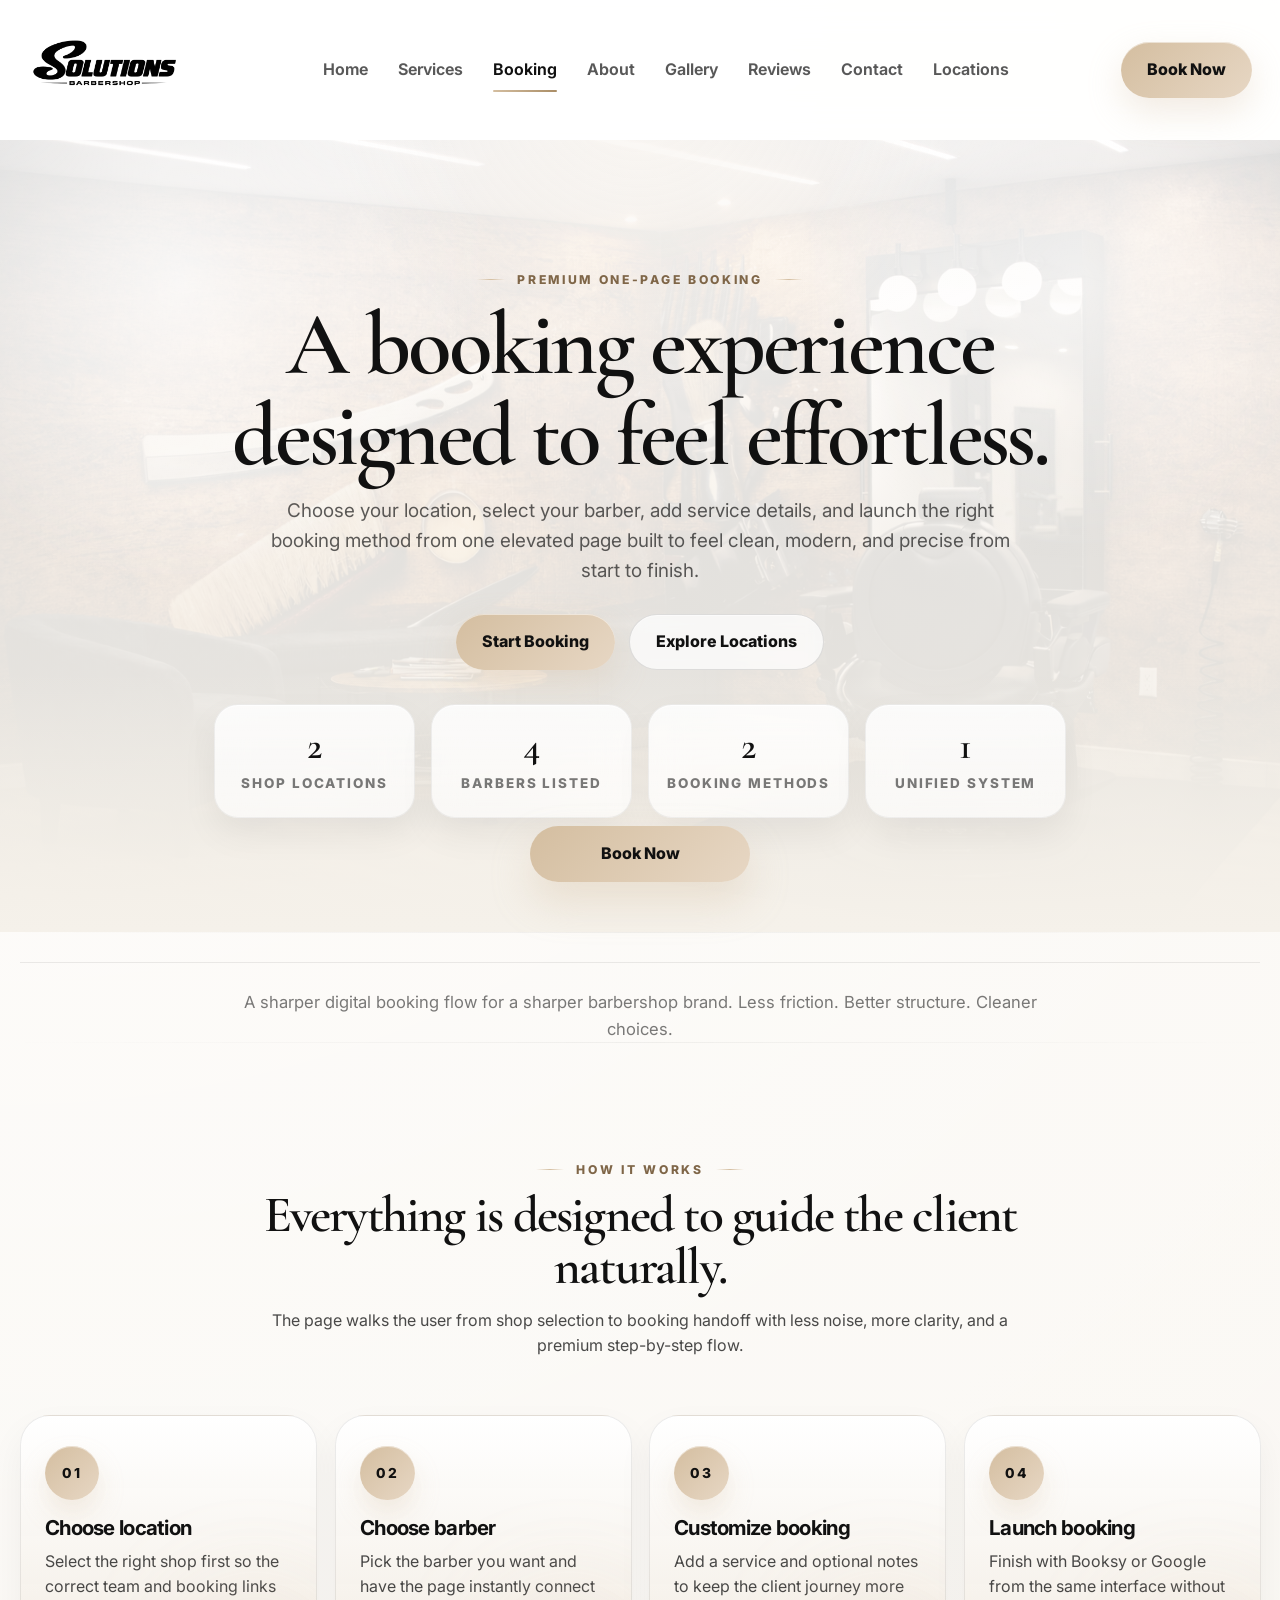
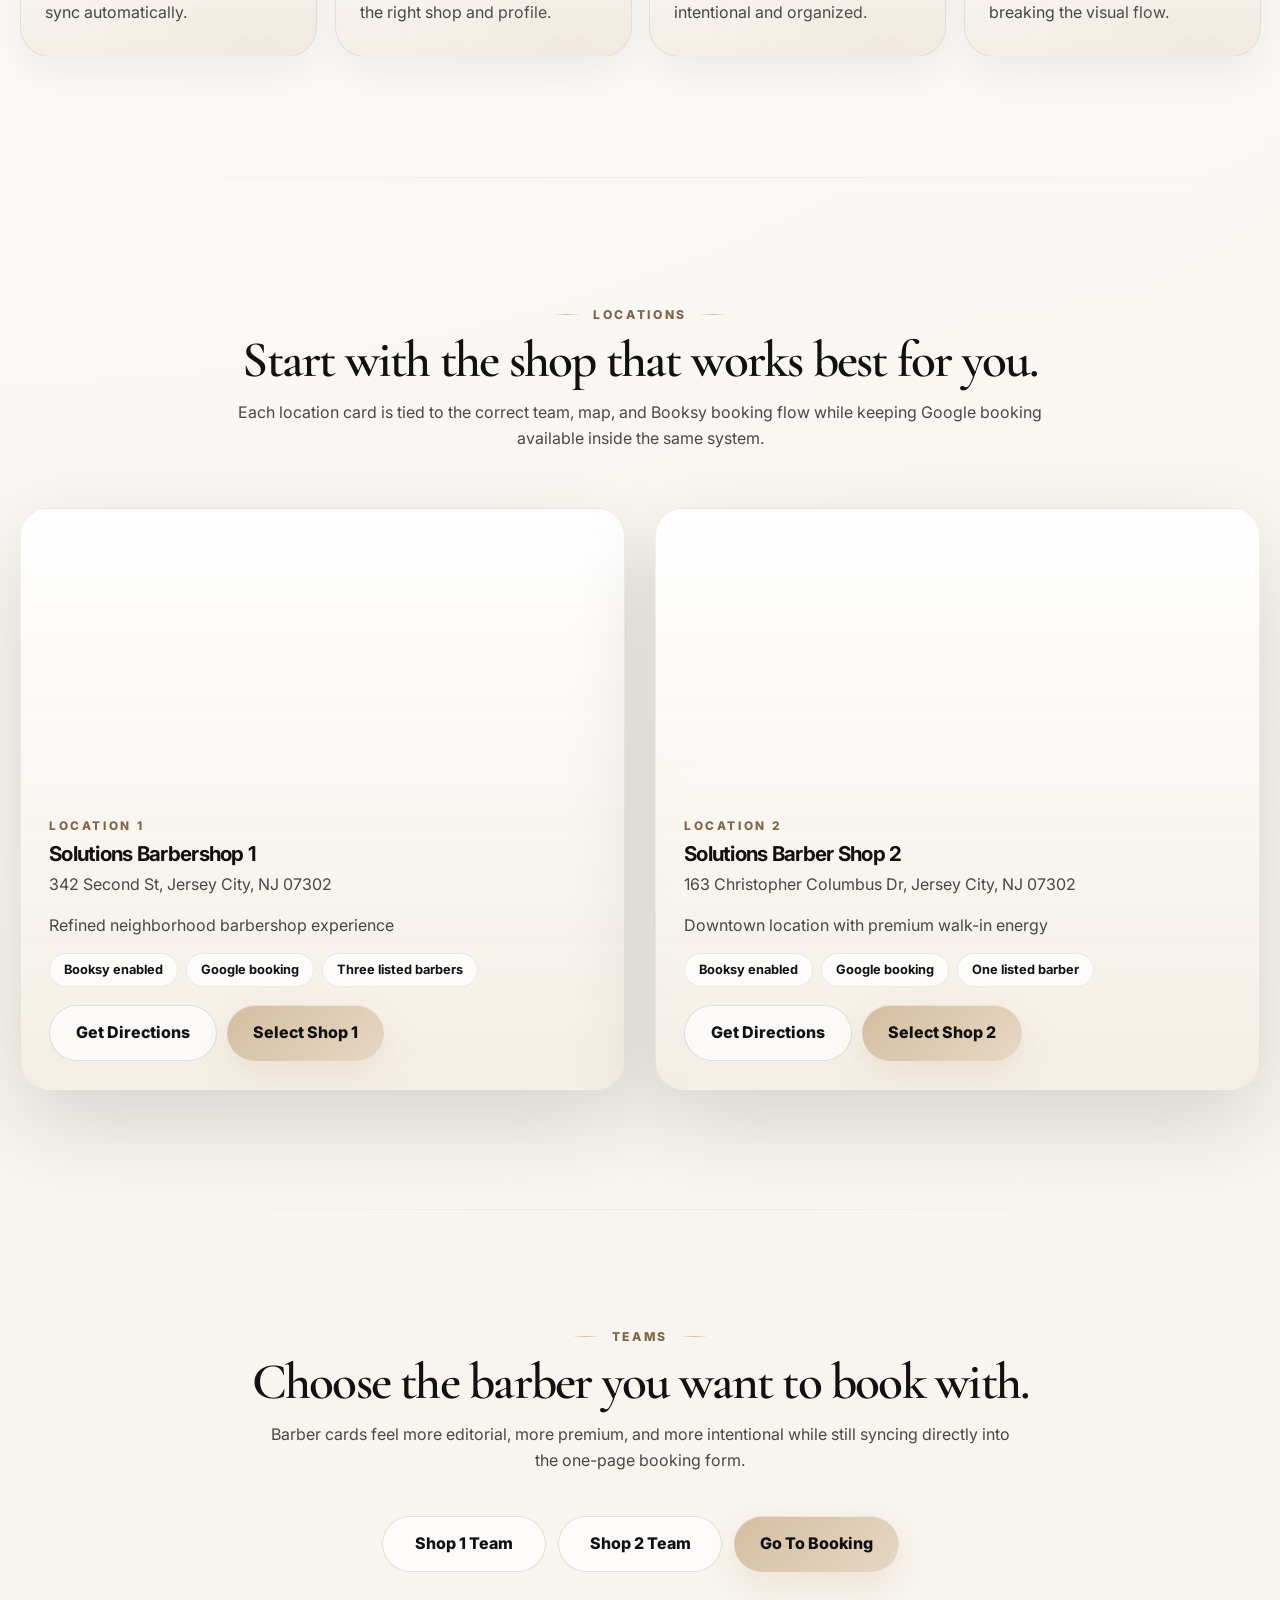
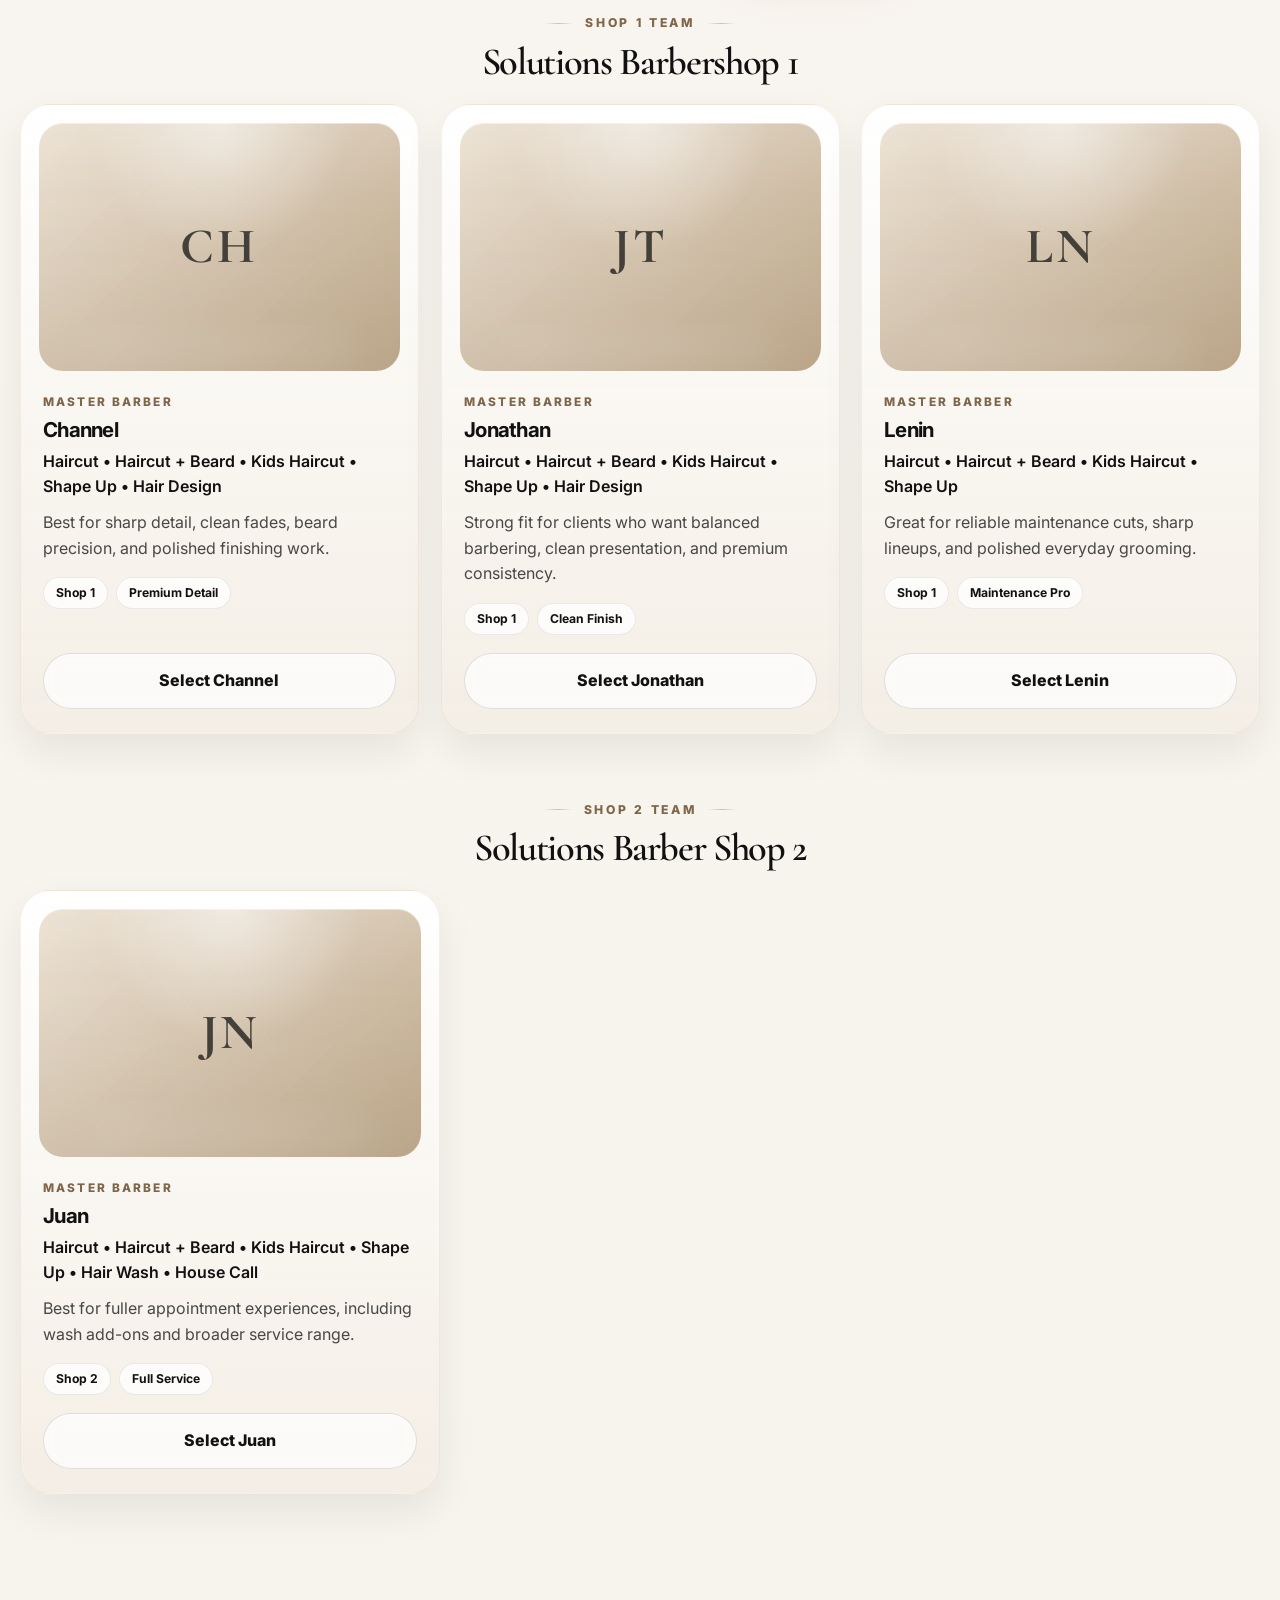
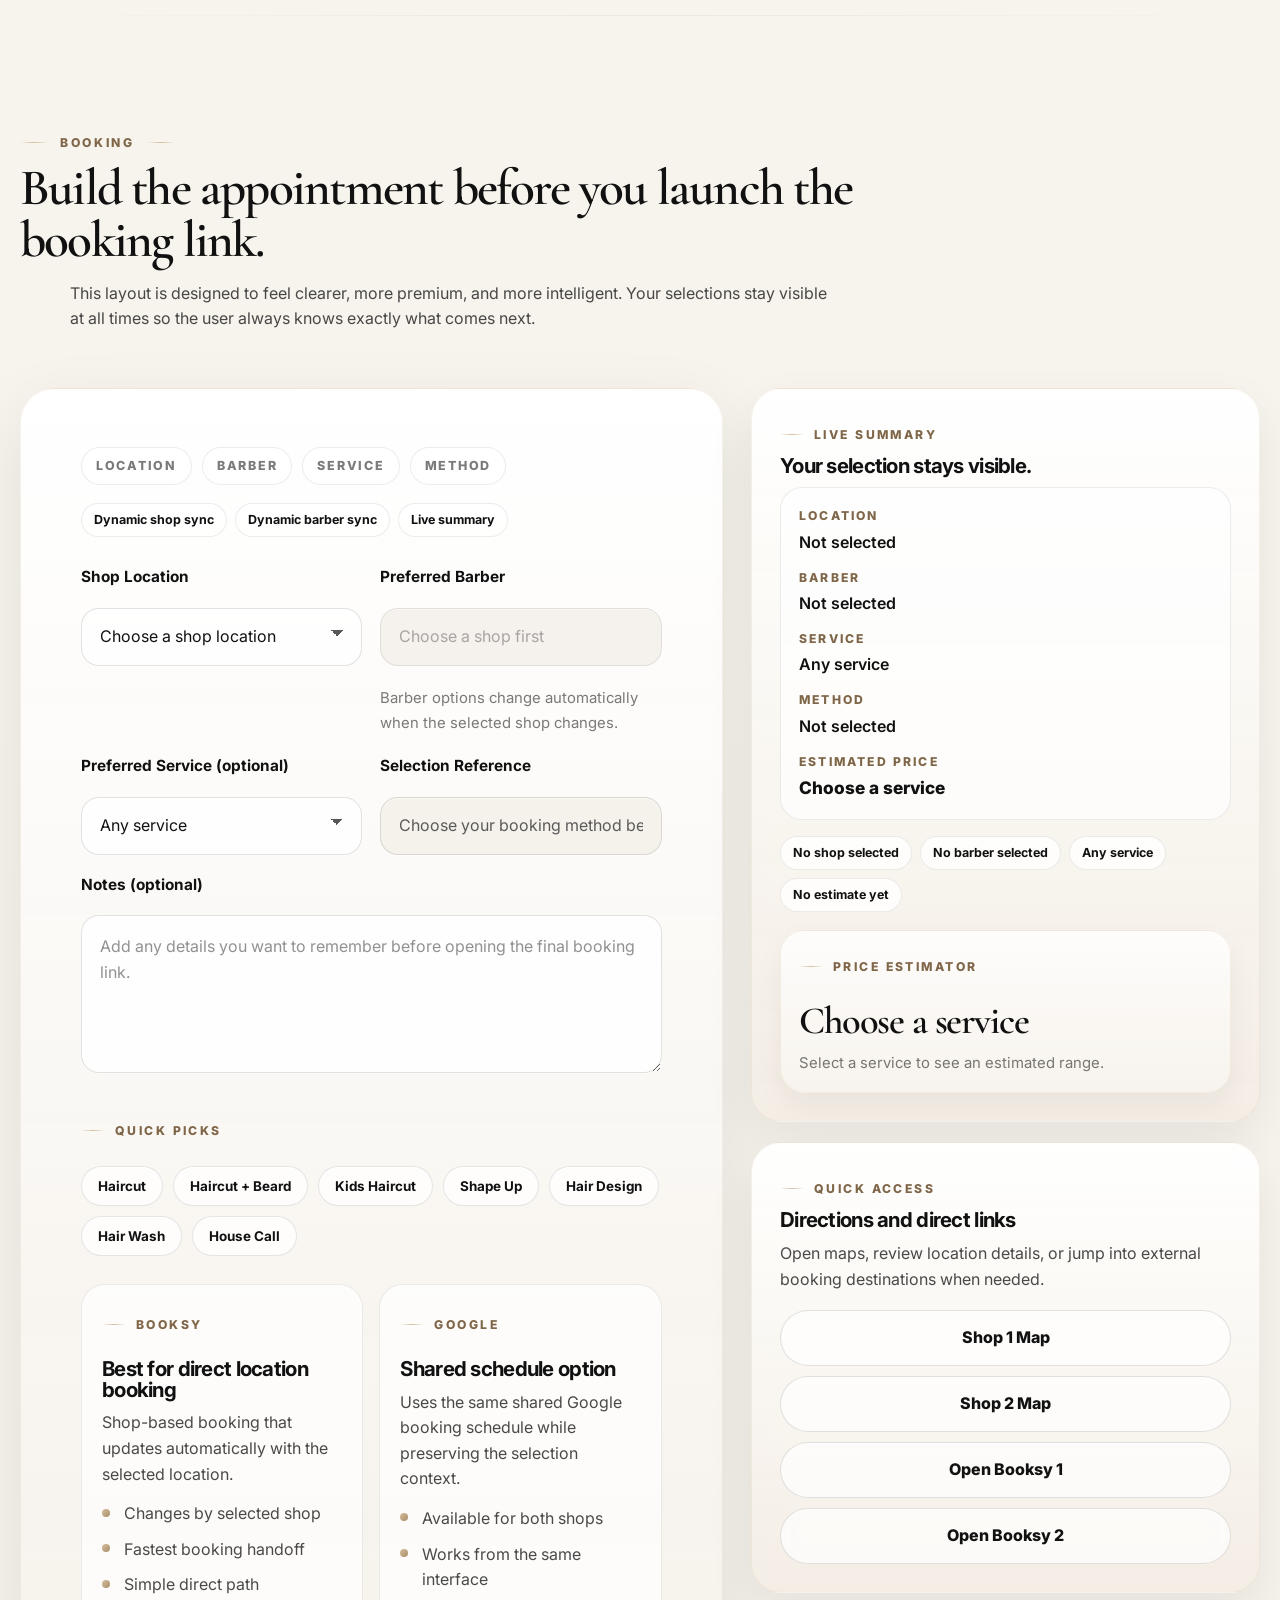
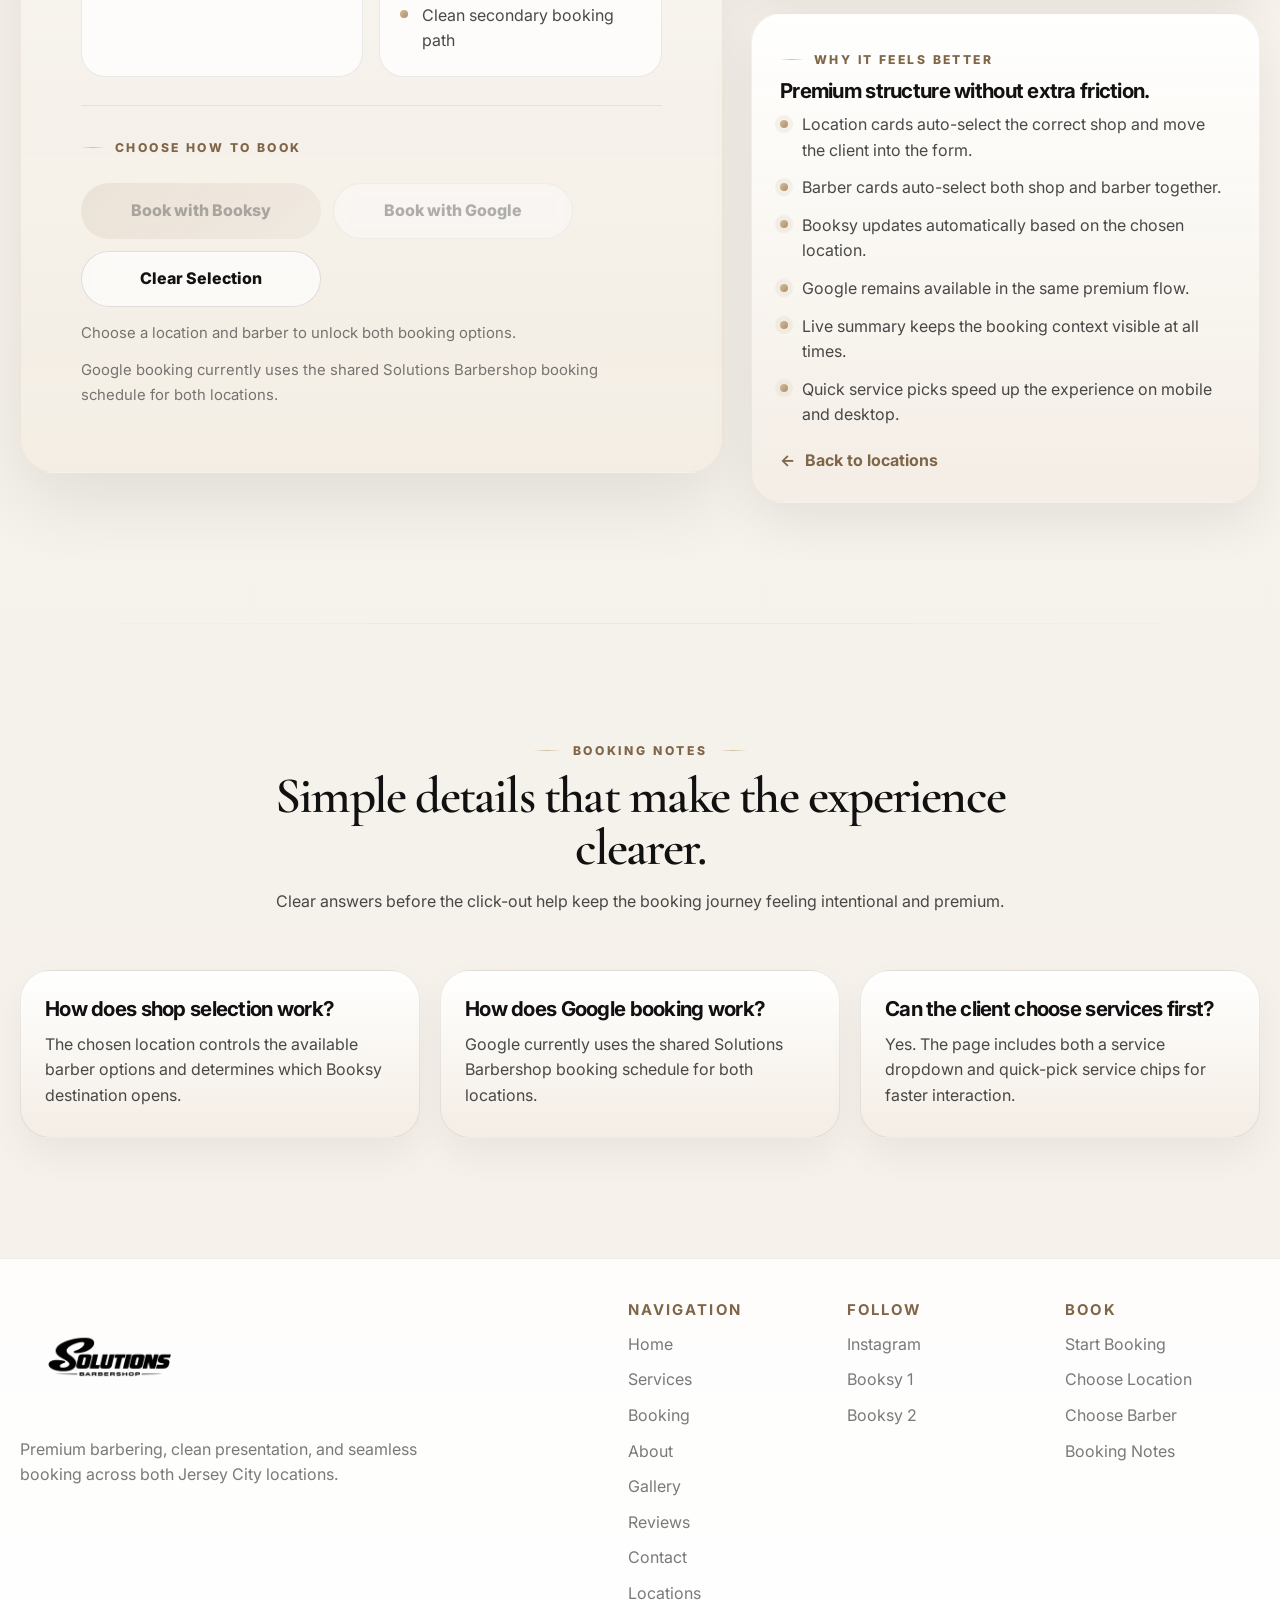
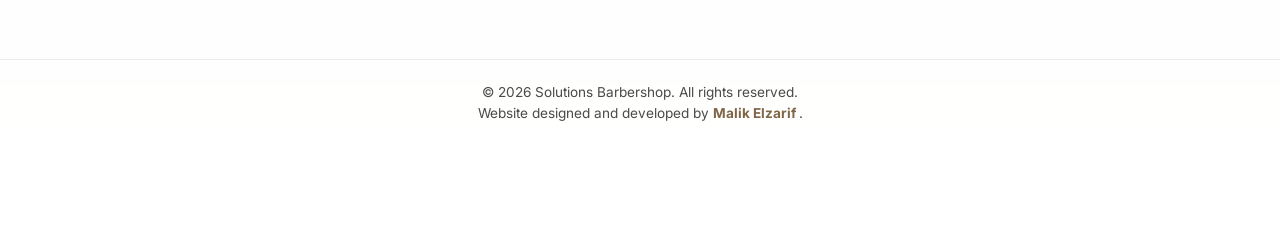
==== commit 2db86e17: "Add files via upload" ====
--- a/booking.html
+++ b/booking.html
@@ -4,31 +4,31 @@
   <meta charset="UTF-8" />
   <meta name="viewport" content="width=device-width, initial-scale=1.0" />
 
-  <title>Book an Appointment | Solutions Barbershop Jersey City</title>
+  <title>Book Your Appointment | Solutions Barbershop Jersey City</title>
   <meta
     name="description"
-    content="Book your appointment at Solutions Barbershop through Google booking or direct location booking links for our Jersey City barbershops."
+    content="Book with Solutions Barbershop across two Jersey City locations. Choose your shop, barber, service, and booking method with one premium Apple-level booking experience powered by Booksy and Google."
   />
   <link rel="canonical" href="https://solutionsbarbershop.com/booking.html" />
   <meta name="robots" content="index, follow" />
 
   <meta property="og:type" content="website" />
-  <meta property="og:title" content="Book an Appointment | Solutions Barbershop Jersey City" />
+  <meta property="og:title" content="Book Your Appointment | Solutions Barbershop Jersey City" />
   <meta
     property="og:description"
-    content="Reserve your next haircut, beard service, or grooming appointment online with Solutions Barbershop."
+    content="Choose your location, barber, service, and booking method from one refined premium booking page for both Solutions Barbershop locations."
   />
   <meta property="og:url" content="https://solutionsbarbershop.com/booking.html" />
   <meta property="og:site_name" content="Solutions Barbershop" />
-  <meta property="og:image" content="https://solutionsbarbershop.com/images/og-booking.jpg" />
+  <meta property="og:image" content="https://solutionsbarbershop.com/images/og-home.jpg" />
 
   <meta name="twitter:card" content="summary_large_image" />
-  <meta name="twitter:title" content="Book an Appointment | Solutions Barbershop Jersey City" />
+  <meta name="twitter:title" content="Book Your Appointment | Solutions Barbershop Jersey City" />
   <meta
     name="twitter:description"
-    content="Reserve your next appointment online with Solutions Barbershop in Jersey City."
+    content="A refined one-page booking experience for both Solutions Barbershop locations."
   />
-  <meta name="twitter:image" content="https://solutionsbarbershop.com/images/og-booking.jpg" />
+  <meta name="twitter:image" content="https://solutionsbarbershop.com/images/og-home.jpg" />
 
   <link rel="preconnect" href="https://fonts.googleapis.com" />
   <link rel="preconnect" href="https://fonts.gstatic.com" crossorigin />
@@ -38,15 +38,7 @@
   />
 
   <link rel="stylesheet" href="css/style.css" />
-
-  <link
-    href="https://calendar.google.com/calendar/scheduling-button-script.css"
-    rel="stylesheet"
-  />
-  <script
-    src="https://calendar.google.com/calendar/scheduling-button-script.js"
-    async
-  ></script>
+  <link rel="stylesheet" href="css/booking.css" />
 </head>
 <body>
   <div class="site-shell">
@@ -63,7 +55,7 @@
         <nav class="nav desktop-nav" aria-label="Primary navigation">
           <a href="index.html#home">Home</a>
           <a href="services.html">Services</a>
-          <a href="booking.html" class="is-active">Booking</a>
+          <a href="booking.html" class="is-active" aria-current="page">Booking</a>
           <a href="index.html#about">About</a>
           <a href="index.html#gallery">Gallery</a>
           <a href="index.html#reviews">Reviews</a>
@@ -72,7 +64,7 @@
         </nav>
 
         <div class="header__actions">
-          <a href="booking.html" class="btn btn--primary desktop-book-btn">
+          <a href="#booking-section" class="btn btn--primary desktop-book-btn">
             Book Now
           </a>
 
@@ -94,14 +86,14 @@
         <nav class="mobile-menu__nav" aria-label="Mobile navigation">
           <a href="index.html#home">Home</a>
           <a href="services.html">Services</a>
-          <a href="booking.html" class="is-active">Booking</a>
+          <a href="booking.html" class="is-active" aria-current="page">Booking</a>
           <a href="index.html#about">About</a>
           <a href="index.html#gallery">Gallery</a>
           <a href="index.html#reviews">Reviews</a>
           <a href="index.html#contact">Contact</a>
           <a href="index.html#locations">Locations</a>
 
-          <a href="booking.html" class="btn btn--primary btn--block">
+          <a href="#booking-section" class="btn btn--primary btn--block">
             Book Now
           </a>
         </nav>
@@ -109,34 +101,51 @@
     </header>
 
     <main>
-      <section class="hero hero--editorial" id="booking-top">
+      <section class="hero hero--editorial booking-hero booking-hero--apple" id="booking-hero">
         <div class="hero__bg"></div>
 
         <div class="container hero__content hero__content--center">
           <div class="hero__text hero__text--center">
-            <p class="eyebrow">Booking</p>
+            <p class="eyebrow">Premium One-Page Booking</p>
             <h1>
-              Book your visit<br />
-              with speed,<br />
-              clarity, and ease.
+              A booking experience<br />
+              designed to feel effortless.
             </h1>
             <p class="hero__lead">
-              Reserve your appointment through our official Google booking page
-              or use direct booking links for either Solutions Barbershop location.
+              Choose your location, select your barber, add service details,
+              and launch the right booking method from one elevated page built
+              to feel clean, modern, and precise from start to finish.
             </p>
 
             <div class="hero__buttons hero__buttons--center">
-              <a
-                href="https://calendar.google.com/calendar/appointments/schedules/AcZssZ0E1r_4To1sK164vhmS2AgQCMe7xYa3B7efXYMJTUBiBKLMbh55CI8Kr1EiWnxWw4CgQrz9uj-W?gv=true"
-                target="_blank"
-                rel="noopener noreferrer"
-                class="btn btn--primary"
-              >
-                Open Google Booking
+              <a href="#booking-section" class="btn btn--primary">
+                Start Booking
               </a>
-              <a href="#booking-options" class="btn btn--secondary">
-                View Booking Options
+              <a href="#shop-locations" class="btn btn--secondary">
+                Explore Locations
               </a>
+            </div>
+
+            <div class="booking-hero__stats" aria-label="Booking highlights">
+              <article class="booking-hero__stat">
+                <strong>2</strong>
+                <span>Shop Locations</span>
+              </article>
+
+              <article class="booking-hero__stat">
+                <strong>4</strong>
+                <span>Barbers Listed</span>
+              </article>
+
+              <article class="booking-hero__stat">
+                <strong>2</strong>
+                <span>Booking Methods</span>
+              </article>
+
+              <article class="booking-hero__stat">
+                <strong>1</strong>
+                <span>Unified System</span>
+              </article>
             </div>
           </div>
         </div>
@@ -145,166 +154,738 @@
       <section class="section intro-strip">
         <div class="container intro-strip__inner">
           <p>
-            Choose the booking method that works best for you, whether you want the main
-            Google appointment page or direct booking by location.
+            A sharper digital booking flow for a sharper barbershop brand.
+            Less friction. Better structure. Cleaner choices.
           </p>
         </div>
       </section>
 
-      <section class="section" id="booking-options">
+      <section class="section booking-flow booking-flow--apple" id="booking-flow">
+        <div class="container">
+          <div class="section-heading section-heading--center booking-flow__heading">
+            <p class="eyebrow">How It Works</p>
+            <h2>Everything is designed to guide the client naturally.</h2>
+            <p>
+              The page walks the user from shop selection to booking handoff with less noise,
+              more clarity, and a premium step-by-step flow.
+            </p>
+          </div>
+
+          <div class="booking-steps" aria-label="Booking steps">
+            <article class="booking-step-card is-active" data-step="1">
+              <span class="booking-step-card__number">01</span>
+              <h3>Choose location</h3>
+              <p>Select the right shop first so the correct team and booking links sync automatically.</p>
+            </article>
+
+            <article class="booking-step-card" data-step="2">
+              <span class="booking-step-card__number">02</span>
+              <h3>Choose barber</h3>
+              <p>Pick the barber you want and have the page instantly connect the right shop and profile.</p>
+            </article>
+
+            <article class="booking-step-card" data-step="3">
+              <span class="booking-step-card__number">03</span>
+              <h3>Customize booking</h3>
+              <p>Add a service and optional notes to keep the client journey more intentional and organized.</p>
+            </article>
+
+            <article class="booking-step-card" data-step="4">
+              <span class="booking-step-card__number">04</span>
+              <h3>Launch booking</h3>
+              <p>Finish with Booksy or Google from the same interface without breaking the visual flow.</p>
+            </article>
+          </div>
+        </div>
+      </section>
+
+      <section class="section locations booking-locations booking-locations--apple" id="shop-locations">
         <div class="container">
           <div class="section-heading section-heading--center">
-            <p class="eyebrow">Main Booking</p>
-            <h2>Book through the official Google appointment page.</h2>
+            <p class="eyebrow">Locations</p>
+            <h2>Start with the shop that works best for you.</h2>
             <p>
-              This is the primary booking path for clients who want to reserve a time quickly.
+              Each location card is tied to the correct team, map, and Booksy booking flow
+              while keeping Google booking available inside the same system.
             </p>
           </div>
 
-          <div class="cta-panel">
-            <p class="eyebrow">Google Appointment Schedule</p>
-            <h2>Reserve your appointment online.</h2>
-            <p>
-              Use the official scheduling page to choose an available time and complete your booking.
-            </p>
-
-            <div class="hero__buttons hero__buttons--center">
-              <a
-                href="https://calendar.google.com/calendar/appointments/schedules/AcZssZ0E1r_4To1sK164vhmS2AgQCMe7xYa3B7efXYMJTUBiBKLMbh55CI8Kr1EiWnxWw4CgQrz9uj-W?gv=true"
-                target="_blank"
-                rel="noopener noreferrer"
-                class="btn btn--primary"
-              >
-                Book Appointment
-              </a>
-            </div>
-
-            <div style="margin-top: 18px; display: flex; justify-content: center;">
-              <div id="google-booking-button"></div>
-            </div>
-          </div>
-        </div>
-      </section>
-
-      <section class="section">
-        <div class="container">
-          <div class="section-heading section-heading--center">
-            <p class="eyebrow">Direct Location Booking</p>
-            <h2>Book directly with your preferred location.</h2>
-            <p>
-              Clients can also go straight to the exact location they want.
-            </p>
-          </div>
-
           <div class="locations-grid">
-            <article class="location-card">
+            <article
+              class="location-card js-shop-card"
+              data-shop="shop-1"
+              data-shop-label="Solutions Barbershop 1"
+              data-booksy-url="https://booksy.com/en-us/444251_solutions-barbershop-1_barber-shop_28561_jersey-city#ba_s=sh_1"
+              data-google-url="https://calendar.google.com/calendar/u/0/appointments/schedules/AcZssZ0E1r_4To1sK164vhmS2AgQCMe7xYa3B7efXYMJTUBiBKLMbh55CI8Kr1EiWnxWw4CgQrz9uj-W"
+              tabindex="0"
+              aria-label="Select Solutions Barbershop 1"
+            >
+              <div class="location-card__map">
+                <iframe
+                  src="https://www.google.com/maps/embed?pb=!1m18!1m12!1m3!1d3023.772167278826!2d-74.05097242467808!3d40.72303173694127!2m3!1f0!2f0!3f0!3m2!1i1024!2i768!4f13.1!3m3!1m2!1s0x89c250b26aaaaaab%3A0x131466983951f1e1!2sSolutions%20Barber%20Shop1!5e0!3m2!1sen!2sus!4v1774459133577!5m2!1sen!2sus"
+                  loading="lazy"
+                  allowfullscreen
+                  referrerpolicy="no-referrer-when-downgrade"
+                  title="Solutions Barbershop 1 map"
+                ></iframe>
+              </div>
+
               <div class="location-card__content">
                 <p class="location-card__label">Location 1</p>
                 <h3>Solutions Barbershop 1</h3>
-                <p class="location-card__address">
-                  342 Second St, Jersey City, NJ 07302
+                <p class="location-card__address">342 Second St, Jersey City, NJ 07302</p>
+                <p class="location-card__meta">Refined neighborhood barbershop experience</p>
+
+                <ul class="location-card__badges" aria-label="Shop 1 features">
+                  <li>Booksy enabled</li>
+                  <li>Google booking</li>
+                  <li>Three listed barbers</li>
+                </ul>
+
+                <div class="location-card__actions">
+                  <a
+                    href="https://www.google.com/maps/place/Solutions+Barber+Shop1/@40.7230277,-74.0551343,16z/data=!4m10!1m2!2m1!1sSolutions+Barber+Shop2!3m6!1s0x89c250b26aaaaaab:0x131466983951f1e1!8m2!3d40.7230277!4d-74.0483975!15sChZTb2x1dGlvbnMgQmFyYmVyIFNob3AyWhgiFnNvbHV0aW9ucyBiYXJiZXIgc2hvcDKSAQtiYXJiZXJfc2hvcOABAA!16s%2Fg%2F11dzs_7f61?entry=ttu&g_ep=EgoyMDI2MDQwOC4wIKXMDSoASAFQAw%3D%3D"
+                    target="_blank"
+                    rel="noopener noreferrer"
+                    class="btn btn--secondary"
+                  >
+                    Get Directions
+                  </a>
+
+                  <button
+                    type="button"
+                    class="btn btn--primary js-select-shop"
+                    data-shop="shop-1"
+                    data-scroll-target="#booking-section"
+                  >
+                    Select Shop 1
+                  </button>
+                </div>
+              </div>
+            </article>
+
+            <article
+              class="location-card js-shop-card"
+              data-shop="shop-2"
+              data-shop-label="Solutions Barber Shop 2"
+              data-booksy-url="https://booksy.com/en-us/88253_solutions-barber-shop-2_barber-shop_28561_jersey-city#ba_s=sh_1"
+              data-google-url="https://calendar.google.com/calendar/u/0/appointments/schedules/AcZssZ0E1r_4To1sK164vhmS2AgQCMe7xYa3B7efXYMJTUBiBKLMbh55CI8Kr1EiWnxWw4CgQrz9uj-W"
+              tabindex="0"
+              aria-label="Select Solutions Barber Shop 2"
+            >
+              <div class="location-card__map">
+                <iframe
+                  src="https://www.google.com/maps/embed?pb=!1m18!1m12!1m3!1d3023.8976425072087!2d-74.04861402467836!3d40.72026973711037!2m3!1f0!2f0!3f0!3m2!1i1024!2i768!4f13.1!3m3!1m2!1s0x89c251b2bd494c13%3A0xd9ad3f0f8f757e2c!2sSolutions%20barber%20shop%202!5e0!3m2!1sen!2sus!4v1774459174616!5m2!1sen!2sus"
+                  loading="lazy"
+                  allowfullscreen
+                  referrerpolicy="no-referrer-when-downgrade"
+                  title="Solutions Barber Shop 2 map"
+                ></iframe>
+              </div>
+
+              <div class="location-card__content">
+                <p class="location-card__label">Location 2</p>
+                <h3>Solutions Barber Shop 2</h3>
+                <p class="location-card__address">163 Christopher Columbus Dr, Jersey City, NJ 07302</p>
+                <p class="location-card__meta">Downtown location with premium walk-in energy</p>
+
+                <ul class="location-card__badges" aria-label="Shop 2 features">
+                  <li>Booksy enabled</li>
+                  <li>Google booking</li>
+                  <li>One listed barber</li>
+                </ul>
+
+                <div class="location-card__actions">
+                  <a
+                    href="https://www.google.com/maps/place/Solutions+barber+shop+2/@40.7230277,-74.0551343,16z/data=!4m10!1m2!2m1!1sSolutions+Barber+Shop2!3m6!1s0x89c251b2bd494c13:0xd9ad3f0f8f757e2c!8m2!3d40.7202657!4d-74.0460391!15sChZTb2x1dGlvbnMgQmFyYmVyIFNob3AyWhgiFnNvbHV0aW9ucyBiYXJiZXIgc2hvcDKSAQtiYXJiZXJfc2hvcOABAA!16s%2Fg%2F11mylf8vjg?entry=ttu&g_ep=EgoyMDI2MDQwOC4wIKXMDSoASAFQAw%3D%3D"
+                    target="_blank"
+                    rel="noopener noreferrer"
+                    class="btn btn--secondary"
+                  >
+                    Get Directions
+                  </a>
+
+                  <button
+                    type="button"
+                    class="btn btn--primary js-select-shop"
+                    data-shop="shop-2"
+                    data-scroll-target="#booking-section"
+                  >
+                    Select Shop 2
+                  </button>
+                </div>
+              </div>
+            </article>
+          </div>
+        </div>
+      </section>
+
+      <section class="section booking-team booking-team--apple" id="booking-team">
+        <div class="container">
+          <div class="section-heading section-heading--center booking-team__heading">
+            <p class="eyebrow">Teams</p>
+            <h2>Choose the barber you want to book with.</h2>
+            <p>
+              Barber cards feel more editorial, more premium, and more intentional
+              while still syncing directly into the one-page booking form.
+            </p>
+          </div>
+
+          <div class="booking-team-toolbar" aria-label="Team navigation">
+            <a href="#shop-1-team" class="btn btn--secondary booking-team-toolbar__link">
+              Shop 1 Team
+            </a>
+            <a href="#shop-2-team" class="btn btn--secondary booking-team-toolbar__link">
+              Shop 2 Team
+            </a>
+            <a href="#booking-section" class="btn btn--primary booking-team-toolbar__link">
+              Go To Booking
+            </a>
+          </div>
+
+          <div class="booking-team-group" data-shop="shop-1" id="shop-1-team">
+            <div class="booking-team-group__heading">
+              <p class="eyebrow">Shop 1 Team</p>
+              <h3>Solutions Barbershop 1</h3>
+            </div>
+
+            <div class="booking-team__grid">
+              <article
+                class="barber-card js-barber-card"
+                data-shop="shop-1"
+                data-shop-label="Solutions Barbershop 1"
+                data-barber="Channel"
+                data-barber-id="channel"
+                tabindex="0"
+                aria-label="Select Channel at Solutions Barbershop 1"
+              >
+                <div class="barber-card__image-wrap">
+                  <div class="barber-card__image barber-card__image--placeholder" aria-hidden="true">
+                    <span class="barber-card__initials">CH</span>
+                  </div>
+                </div>
+
+                <div class="barber-card__content">
+                  <p class="barber-card__role">Master Barber</p>
+                  <h3>Channel</h3>
+                  <p class="barber-card__specialty">
+                    Haircut • Haircut + Beard • Kids Haircut • Shape Up • Hair Design
+                  </p>
+                  <p class="barber-card__bio">
+                    Best for sharp detail, clean fades, beard precision, and polished finishing work.
+                  </p>
+
+                  <div class="barber-card__meta">
+                    <span class="barber-card__tag">Shop 1</span>
+                    <span class="barber-card__tag">Premium Detail</span>
+                  </div>
+
+                  <button
+                    type="button"
+                    class="btn btn--secondary js-select-barber"
+                    data-shop="shop-1"
+                    data-barber="Channel"
+                    data-barber-id="channel"
+                    data-scroll-target="#booking-section"
+                  >
+                    Select Channel
+                  </button>
+                </div>
+              </article>
+
+              <article
+                class="barber-card js-barber-card"
+                data-shop="shop-1"
+                data-shop-label="Solutions Barbershop 1"
+                data-barber="Jonathan"
+                data-barber-id="jonathan"
+                tabindex="0"
+                aria-label="Select Jonathan at Solutions Barbershop 1"
+              >
+                <div class="barber-card__image-wrap">
+                  <div class="barber-card__image barber-card__image--placeholder" aria-hidden="true">
+                    <span class="barber-card__initials">JT</span>
+                  </div>
+                </div>
+
+                <div class="barber-card__content">
+                  <p class="barber-card__role">Master Barber</p>
+                  <h3>Jonathan</h3>
+                  <p class="barber-card__specialty">
+                    Haircut • Haircut + Beard • Kids Haircut • Shape Up • Hair Design
+                  </p>
+                  <p class="barber-card__bio">
+                    Strong fit for clients who want balanced barbering, clean presentation, and premium consistency.
+                  </p>
+
+                  <div class="barber-card__meta">
+                    <span class="barber-card__tag">Shop 1</span>
+                    <span class="barber-card__tag">Clean Finish</span>
+                  </div>
+
+                  <button
+                    type="button"
+                    class="btn btn--secondary js-select-barber"
+                    data-shop="shop-1"
+                    data-barber="Jonathan"
+                    data-barber-id="jonathan"
+                    data-scroll-target="#booking-section"
+                  >
+                    Select Jonathan
+                  </button>
+                </div>
+              </article>
+
+              <article
+                class="barber-card js-barber-card"
+                data-shop="shop-1"
+                data-shop-label="Solutions Barbershop 1"
+                data-barber="Lenin"
+                data-barber-id="lenin"
+                tabindex="0"
+                aria-label="Select Lenin at Solutions Barbershop 1"
+              >
+                <div class="barber-card__image-wrap">
+                  <div class="barber-card__image barber-card__image--placeholder" aria-hidden="true">
+                    <span class="barber-card__initials">LN</span>
+                  </div>
+                </div>
+
+                <div class="barber-card__content">
+                  <p class="barber-card__role">Master Barber</p>
+                  <h3>Lenin</h3>
+                  <p class="barber-card__specialty">
+                    Haircut • Haircut + Beard • Kids Haircut • Shape Up
+                  </p>
+                  <p class="barber-card__bio">
+                    Great for reliable maintenance cuts, sharp lineups, and polished everyday grooming.
+                  </p>
+
+                  <div class="barber-card__meta">
+                    <span class="barber-card__tag">Shop 1</span>
+                    <span class="barber-card__tag">Maintenance Pro</span>
+                  </div>
+
+                  <button
+                    type="button"
+                    class="btn btn--secondary js-select-barber"
+                    data-shop="shop-1"
+                    data-barber="Lenin"
+                    data-barber-id="lenin"
+                    data-scroll-target="#booking-section"
+                  >
+                    Select Lenin
+                  </button>
+                </div>
+              </article>
+            </div>
+          </div>
+
+          <div class="booking-team-group" data-shop="shop-2" id="shop-2-team">
+            <div class="booking-team-group__heading">
+              <p class="eyebrow">Shop 2 Team</p>
+              <h3>Solutions Barber Shop 2</h3>
+            </div>
+
+            <div class="booking-team__grid booking-team__grid--single">
+              <article
+                class="barber-card js-barber-card"
+                data-shop="shop-2"
+                data-shop-label="Solutions Barber Shop 2"
+                data-barber="Juan"
+                data-barber-id="juan"
+                tabindex="0"
+                aria-label="Select Juan at Solutions Barber Shop 2"
+              >
+                <div class="barber-card__image-wrap">
+                  <div class="barber-card__image barber-card__image--placeholder" aria-hidden="true">
+                    <span class="barber-card__initials">JN</span>
+                  </div>
+                </div>
+
+                <div class="barber-card__content">
+                  <p class="barber-card__role">Master Barber</p>
+                  <h3>Juan</h3>
+                  <p class="barber-card__specialty">
+                    Haircut • Haircut + Beard • Kids Haircut • Shape Up • Hair Wash • House Call
+                  </p>
+                  <p class="barber-card__bio">
+                    Best for fuller appointment experiences, including wash add-ons and broader service range.
+                  </p>
+
+                  <div class="barber-card__meta">
+                    <span class="barber-card__tag">Shop 2</span>
+                    <span class="barber-card__tag">Full Service</span>
+                  </div>
+
+                  <button
+                    type="button"
+                    class="btn btn--secondary js-select-barber"
+                    data-shop="shop-2"
+                    data-barber="Juan"
+                    data-barber-id="juan"
+                    data-scroll-target="#booking-section"
+                  >
+                    Select Juan
+                  </button>
+                </div>
+              </article>
+            </div>
+          </div>
+        </div>
+      </section>
+
+      <section class="section booking-page booking-page--apple" id="booking-section">
+        <div class="container">
+          <div class="section-heading booking-page__heading">
+            <p class="eyebrow">Booking</p>
+            <h2>Build the appointment before you launch the booking link.</h2>
+            <p class="booking-intro">
+              This layout is designed to feel clearer, more premium, and more intelligent.
+              Your selections stay visible at all times so the user always knows exactly what comes next.
+            </p>
+          </div>
+
+          <div class="booking-page__grid">
+            <div class="booking-card">
+              <div class="booking-card__top">
+                <div class="booking-progress" aria-label="Booking progress">
+                  <span class="booking-progress__step is-active" data-progress-step="1">Location</span>
+                  <span class="booking-progress__step" data-progress-step="2">Barber</span>
+                  <span class="booking-progress__step" data-progress-step="3">Service</span>
+                  <span class="booking-progress__step" data-progress-step="4">Method</span>
+                </div>
+
+                <div class="booking-card__pill-row" aria-label="Booking system features">
+                  <span class="booking-ui-pill">Dynamic shop sync</span>
+                  <span class="booking-ui-pill">Dynamic barber sync</span>
+                  <span class="booking-ui-pill">Live summary</span>
+                </div>
+              </div>
+
+              <form class="booking-form" id="bookingForm" novalidate>
+                <div class="form-row">
+                  <div class="form-group">
+                    <label for="shopLocation">Shop Location</label>
+                    <select id="shopLocation" name="shopLocation" required autocomplete="off">
+                      <option value="">Choose a shop location</option>
+                      <option value="shop-1" data-shop-label="Solutions Barbershop 1">
+                        Solutions Barbershop 1
+                      </option>
+                      <option value="shop-2" data-shop-label="Solutions Barber Shop 2">
+                        Solutions Barber Shop 2
+                      </option>
+                    </select>
+                  </div>
+
+                  <div class="form-group">
+                    <label for="preferredBarber">Preferred Barber</label>
+                    <select
+                      id="preferredBarber"
+                      name="preferredBarber"
+                      required
+                      autocomplete="off"
+                      disabled
+                      aria-describedby="barberHelp"
+                    >
+                      <option value="">Choose a shop first</option>
+                      <option value="channel" data-shop="shop-1" data-barber-label="Channel">
+                        Channel
+                      </option>
+                      <option value="jonathan" data-shop="shop-1" data-barber-label="Jonathan">
+                        Jonathan
+                      </option>
+                      <option value="lenin" data-shop="shop-1" data-barber-label="Lenin">
+                        Lenin
+                      </option>
+                      <option value="juan" data-shop="shop-2" data-barber-label="Juan">
+                        Juan
+                      </option>
+                    </select>
+                    <p id="barberHelp" class="booking-note">
+                      Barber options change automatically when the selected shop changes.
+                    </p>
+                  </div>
+                </div>
+
+                <div class="form-row">
+                  <div class="form-group">
+                    <label for="preferredService">Preferred Service (optional)</label>
+                    <select id="preferredService" name="preferredService" autocomplete="off">
+                      <option value="">Any service</option>
+                      <option value="haircut">Haircut</option>
+                      <option value="haircut-and-beard">Haircut + Beard</option>
+                      <option value="kids-haircut">Kids Haircut</option>
+                      <option value="shape-up">Shape Up</option>
+                      <option value="hair-design">Hair Design</option>
+                      <option value="hair-wash">Hair Wash</option>
+                      <option value="house-call">House Call</option>
+                    </select>
+                  </div>
+
+                  <div class="form-group">
+                    <label for="bookingReference">Selection Reference</label>
+                    <input
+                      id="bookingReference"
+                      name="bookingReference"
+                      type="text"
+                      value="Choose your booking method below"
+                      readonly
+                      aria-readonly="true"
+                    />
+                  </div>
+                </div>
+
+                <div class="form-row form-row--single">
+                  <div class="form-group">
+                    <label for="bookingNotes">Notes (optional)</label>
+                    <textarea
+                      id="bookingNotes"
+                      name="bookingNotes"
+                      placeholder="Add any details you want to remember before opening the final booking link."
+                    ></textarea>
+                  </div>
+                </div>
+
+                <div class="booking-quick-services" aria-label="Quick service selection">
+                  <span class="booking-section-label">Quick Picks</span>
+
+                  <div class="booking-chip-group">
+                    <button type="button" class="booking-chip js-service-chip" data-service="haircut">
+                      Haircut
+                    </button>
+                    <button type="button" class="booking-chip js-service-chip" data-service="haircut-and-beard">
+                      Haircut + Beard
+                    </button>
+                    <button type="button" class="booking-chip js-service-chip" data-service="kids-haircut">
+                      Kids Haircut
+                    </button>
+                    <button type="button" class="booking-chip js-service-chip" data-service="shape-up">
+                      Shape Up
+                    </button>
+                    <button type="button" class="booking-chip js-service-chip" data-service="hair-design">
+                      Hair Design
+                    </button>
+                    <button type="button" class="booking-chip js-service-chip" data-service="hair-wash">
+                      Hair Wash
+                    </button>
+                    <button type="button" class="booking-chip js-service-chip" data-service="house-call">
+                      House Call
+                    </button>
+                  </div>
+                </div>
+
+                <div class="booking-method-compare">
+                  <article class="booking-method-card booking-method-card--booksy">
+                    <span class="booking-section-label">Booksy</span>
+                    <h3>Best for direct location booking</h3>
+                    <p>
+                      Shop-based booking that updates automatically with the selected location.
+                    </p>
+                    <ul class="booking-method-card__list">
+                      <li>Changes by selected shop</li>
+                      <li>Fastest booking handoff</li>
+                      <li>Simple direct path</li>
+                    </ul>
+                  </article>
+
+                  <article class="booking-method-card booking-method-card--google">
+                    <span class="booking-section-label">Google</span>
+                    <h3>Shared schedule option</h3>
+                    <p>
+                      Uses the same shared Google booking schedule while preserving the selection context.
+                    </p>
+                    <ul class="booking-method-card__list">
+                      <li>Available for both shops</li>
+                      <li>Works from the same interface</li>
+                      <li>Clean secondary booking path</li>
+                    </ul>
+                  </article>
+                </div>
+
+                <div class="booking-submit">
+                  <span class="booking-section-label">Choose How To Book</span>
+
+                  <div class="booking-methods" role="group" aria-label="Booking methods">
+                    <button
+                      type="button"
+                      id="booksyBookingButton"
+                      class="btn btn--primary booking-action-btn"
+                      disabled
+                      aria-disabled="true"
+                      data-method="booksy"
+                    >
+                      Book with Booksy
+                    </button>
+
+                    <button
+                      type="button"
+                      id="googleBookingButton"
+                      class="btn btn--secondary booking-action-btn"
+                      disabled
+                      aria-disabled="true"
+                      data-method="google"
+                    >
+                      Book with Google
+                    </button>
+
+                    <button
+                      type="button"
+                      id="clearBookingSelection"
+                      class="btn btn--secondary booking-action-btn booking-action-btn--ghost"
+                      data-method="reset"
+                    >
+                      Clear Selection
+                    </button>
+                  </div>
+
+                  <p class="booking-note" id="bookingStatus" aria-live="polite">
+                    Choose a location and barber to unlock both booking options.
+                  </p>
+
+                  <p class="booking-note">
+                    Google booking currently uses the shared Solutions Barbershop booking schedule
+                    for both locations.
+                  </p>
+                </div>
+              </form>
+            </div>
+
+            <aside class="booking-sidebar" aria-label="Booking sidebar">
+              <div class="booking-sidebar__block booking-sidebar__block--summary">
+                <span class="booking-section-label">Live Summary</span>
+                <h3>Your selection stays visible.</h3>
+
+                <div class="booking-mini-card">
+                  <dl class="booking-summary">
+                    <div class="booking-summary__item">
+                      <dt>Location</dt>
+                      <dd id="bookingSummaryShop">Not selected</dd>
+                    </div>
+
+                    <div class="booking-summary__item">
+                      <dt>Barber</dt>
+                      <dd id="bookingSummaryBarber">Not selected</dd>
+                    </div>
+
+                    <div class="booking-summary__item">
+                      <dt>Service</dt>
+                      <dd id="bookingSummaryService">Any service</dd>
+                    </div>
+
+                    <div class="booking-summary__item">
+                      <dt>Method</dt>
+                      <dd id="bookingSummaryMethod">Not selected</dd>
+                    </div>
+                  </dl>
+                </div>
+
+                <div class="booking-selection-tags" aria-label="Selection tags">
+                  <span class="booking-selection-tag" id="summaryTagShop">No shop selected</span>
+                  <span class="booking-selection-tag" id="summaryTagBarber">No barber selected</span>
+                  <span class="booking-selection-tag" id="summaryTagService">Any service</span>
+                </div>
+              </div>
+
+              <div class="booking-sidebar__block booking-sidebar__block--links">
+                <span class="booking-section-label">Quick Access</span>
+                <h3>Directions and direct links</h3>
+                <p>
+                  Open maps, review location details, or jump into external booking destinations when needed.
                 </p>
-                <p class="location-card__meta">
-                  Direct booking for the first location.
-                </p>
-
-                <div class="location-card__actions">
+
+                <div class="booking-link-stack">
+                  <a
+                    href="https://www.google.com/maps/place/Solutions+Barber+Shop1/@40.7230277,-74.0551343,16z/data=!4m10!1m2!2m1!1sSolutions+Barber+Shop2!3m6!1s0x89c250b26aaaaaab:0x131466983951f1e1!8m2!3d40.7230277!4d-74.0483975!15sChZTb2x1dGlvbnMgQmFyYmVyIFNob3AyWhgiFnNvbHV0aW9ucyBiYXJiZXIgc2hvcDKSAQtiYXJiZXJfc2hvcOABAA!16s%2Fg%2F11dzs_7f61?entry=ttu&g_ep=EgoyMDI2MDQwOC4wIKXMDSoASAFQAw%3D%3D"
+                    target="_blank"
+                    rel="noopener noreferrer"
+                    class="btn btn--secondary"
+                  >
+                    Shop 1 Map
+                  </a>
+
+                  <a
+                    href="https://www.google.com/maps/place/Solutions+barber+shop+2/@40.7230277,-74.0551343,16z/data=!4m10!1m2!2m1!1sSolutions+Barber+Shop2!3m6!1s0x89c251b2bd494c13:0xd9ad3f0f8f757e2c!8m2!3d40.7202657!4d-74.0460391!15sChZTb2x1dGlvbnMgQmFyYmVyIFNob3AyWhgiFnNvbHV0aW9ucyBiYXJiZXIgc2hvcDKSAQtiYXJiZXJfc2hvcOABAA!16s%2Fg%2F11mylf8vjg?entry=ttu&g_ep=EgoyMDI2MDQwOC4wIKXMDSoASAFQAw%3D%3D"
+                    target="_blank"
+                    rel="noopener noreferrer"
+                    class="btn btn--secondary"
+                  >
+                    Shop 2 Map
+                  </a>
+
                   <a
                     href="https://booksy.com/en-us/444251_solutions-barbershop-1_barber-shop_28561_jersey-city#ba_s=sh_1"
                     target="_blank"
                     rel="noopener noreferrer"
-                    class="btn btn--primary"
-                  >
-                    Book Location 1
+                    class="btn btn--secondary"
+                  >
+                    Open Booksy 1
                   </a>
-                </div>
-              </div>
-            </article>
-
-            <article class="location-card">
-              <div class="location-card__content">
-                <p class="location-card__label">Location 2</p>
-                <h3>Solutions Barber Shop 2</h3>
-                <p class="location-card__address">
-                  163 Christopher Columbus Dr, Jersey City, NJ 07302
-                </p>
-                <p class="location-card__meta">
-                  Direct booking for the second location.
-                </p>
-
-                <div class="location-card__actions">
+
                   <a
                     href="https://booksy.com/en-us/88253_solutions-barber-shop-2_barber-shop_28561_jersey-city#ba_s=sh_1"
                     target="_blank"
                     rel="noopener noreferrer"
-                    class="btn btn--primary"
-                  >
-                    Book Location 2
+                    class="btn btn--secondary"
+                  >
+                    Open Booksy 2
                   </a>
                 </div>
               </div>
-            </article>
+
+              <div class="booking-sidebar__block booking-sidebar__block--trust">
+                <span class="booking-section-label">Why It Feels Better</span>
+                <h3>Premium structure without extra friction.</h3>
+
+                <ul class="expect-list">
+                  <li>Location cards auto-select the correct shop and move the client into the form.</li>
+                  <li>Barber cards auto-select both shop and barber together.</li>
+                  <li>Booksy updates automatically based on the chosen location.</li>
+                  <li>Google remains available in the same premium flow.</li>
+                  <li>Live summary keeps the booking context visible at all times.</li>
+                  <li>Quick service picks speed up the experience on mobile and desktop.</li>
+                </ul>
+
+                <a href="#shop-locations" class="back-link">
+                  Back to locations
+                </a>
+              </div>
+            </aside>
           </div>
         </div>
       </section>
 
-      <section class="section">
+      <section class="section booking-faq booking-faq--apple" id="booking-faq">
         <div class="container">
           <div class="section-heading section-heading--center">
             <p class="eyebrow">Booking Notes</p>
-            <h2>Clear paths for every type of client.</h2>
+            <h2>Simple details that make the experience clearer.</h2>
             <p>
-              Keep this page focused on booking only, so it stays easy to understand and easy to use.
+              Clear answers before the click-out help keep the booking journey feeling intentional and premium.
             </p>
           </div>
 
-          <div class="locations-grid">
-            <article class="location-card">
-              <div class="location-card__content">
-                <p class="location-card__label">Fastest Option</p>
-                <h3>Google Appointment Booking</h3>
-                <p class="location-card__address">
-                  Best for clients who want to view available times and reserve immediately.
-                </p>
-              </div>
+          <div class="booking-faq__grid">
+            <article class="booking-faq-card">
+              <h3>How does shop selection work?</h3>
+              <p>
+                The chosen location controls the available barber options and determines which Booksy destination opens.
+              </p>
             </article>
 
-            <article class="location-card">
-              <div class="location-card__content">
-                <p class="location-card__label">Location Specific</p>
-                <h3>Booksy by Location</h3>
-                <p class="location-card__address">
-                  Best for clients who already know which location they want to visit.
-                </p>
-              </div>
+            <article class="booking-faq-card">
+              <h3>How does Google booking work?</h3>
+              <p>
+                Google currently uses the shared Solutions Barbershop booking schedule for both locations.
+              </p>
             </article>
-          </div>
-        </div>
-      </section>
-
-      <section class="section cta-section">
-        <div class="container">
-          <div class="cta-panel">
-            <p class="eyebrow">Ready to Reserve?</p>
-            <h2>Choose your booking path and secure your time.</h2>
-            <p>
-              Book through the Google appointment page or go directly to the location of your choice.
-            </p>
-
-            <div class="hero__buttons hero__buttons--center">
-              <a
-                href="https://calendar.google.com/calendar/appointments/schedules/AcZssZ0E1r_4To1sK164vhmS2AgQCMe7xYa3B7efXYMJTUBiBKLMbh55CI8Kr1EiWnxWw4CgQrz9uj-W?gv=true"
-                target="_blank"
-                rel="noopener noreferrer"
-                class="btn btn--primary"
-              >
-                Book Through Google
-              </a>
-
-              <a href="services.html" class="btn btn--secondary">
-                View Services
-              </a>
-            </div>
+
+            <article class="booking-faq-card">
+              <h3>Can the client choose services first?</h3>
+              <p>
+                Yes. The page includes both a service dropdown and quick-pick service chips for faster interaction.
+              </p>
+            </article>
           </div>
         </div>
       </section>
@@ -345,7 +926,10 @@
 
           <div>
             <h3>Book</h3>
-            <a href="booking.html">Reserve Appointment</a>
+            <a href="#booking-section">Start Booking</a>
+            <a href="#shop-locations">Choose Location</a>
+            <a href="#booking-team">Choose Barber</a>
+            <a href="#booking-faq">Booking Notes</a>
           </div>
         </div>
       </div>
@@ -362,48 +946,58 @@
     </footer>
 
     <a
-      href="https://calendar.google.com/calendar/appointments/schedules/AcZssZ0E1r_4To1sK164vhmS2AgQCMe7xYa3B7efXYMJTUBiBKLMbh55CI8Kr1EiWnxWw4CgQrz9uj-W?gv=true"
-      target="_blank"
-      rel="noopener noreferrer"
+      href="#booking-section"
       class="sticky-book"
-      aria-label="Book an appointment"
+      aria-label="Jump to booking form"
     >
       Book Now
     </a>
   </div>
 
   <script src="js/main.js"></script>
-  <script>
-    document.getElementById("year").textContent = new Date().getFullYear();
-
-    window.addEventListener("load", function () {
-      if (window.calendar && calendar.schedulingButton) {
-        calendar.schedulingButton.load({
-          url: "https://calendar.google.com/calendar/appointments/schedules/AcZssZ0E1r_4To1sK164vhmS2AgQCMe7xYa3B7efXYMJTUBiBKLMbh55CI8Kr1EiWnxWw4CgQrz9uj-W?gv=true",
-          color: "#d4bea0",
-          label: "Book an appointment",
-          target: document.getElementById("google-booking-button")
-        });
-      }
-    });
-  </script>
+  <script src="js/booking.js"></script>
 
   <script type="application/ld+json">
   {
     "@context": "https://schema.org",
-    "@type": "WebPage",
-    "name": "Book an Appointment | Solutions Barbershop Jersey City",
+    "@type": "Barbershop",
+    "@id": "https://solutionsbarbershop.com/booking.html#business",
+    "name": "Solutions Barbershop",
     "url": "https://solutionsbarbershop.com/booking.html",
-    "description": "Book your appointment at Solutions Barbershop through Google booking or direct location booking links for our Jersey City barbershops.",
-    "isPartOf": {
-      "@type": "WebSite",
-      "name": "Solutions Barbershop",
-      "url": "https://solutionsbarbershop.com/"
-    },
-    "about": {
-      "@type": "Barbershop",
-      "name": "Solutions Barbershop"
-    }
+    "image": "https://solutionsbarbershop.com/images/logo.png",
+    "description": "Premium one-page booking system for Solutions Barbershop across two Jersey City locations.",
+    "priceRange": "$$",
+    "department": [
+      {
+        "@type": "Barbershop",
+        "name": "Solutions Barbershop 1",
+        "address": {
+          "@type": "PostalAddress",
+          "streetAddress": "342 Second St",
+          "addressLocality": "Jersey City",
+          "addressRegion": "NJ",
+          "postalCode": "07302",
+          "addressCountry": "US"
+        }
+      },
+      {
+        "@type": "Barbershop",
+        "name": "Solutions Barber Shop 2",
+        "address": {
+          "@type": "PostalAddress",
+          "streetAddress": "163 Christopher Columbus Dr",
+          "addressLocality": "Jersey City",
+          "addressRegion": "NJ",
+          "postalCode": "07302",
+          "addressCountry": "US"
+        }
+      }
+    ],
+    "sameAs": [
+      "https://instagram.com/solutions_barbershop_2",
+      "https://booksy.com/en-us/444251_solutions-barbershop-1_barber-shop_28561_jersey-city#ba_s=sh_1",
+      "https://booksy.com/en-us/88253_solutions-barber-shop-2_barber-shop_28561_jersey-city#ba_s=sh_1"
+    ]
   }
   </script>
 </body>
--- a/css/style.css
+++ b/css/style.css
@@ -1590,4 +1590,422 @@
   #avgRating {
     font-size: 2rem;
   }
-}+}
+
+/* =========================================================
+   Booking Page — Global Match Add-On
+   ========================================================= */
+
+/* -----------------------------
+   Booking Hero
+------------------------------ */
+.booking-hero .hero__lead {
+  max-width: 760px;
+}
+
+.booking-hero .hero__buttons {
+  margin-top: 28px;
+}
+
+/* -----------------------------
+   Booking Locations
+------------------------------ */
+.booking-locations .location-card__meta {
+  margin-bottom: 0;
+}
+
+/* -----------------------------
+   Booking Team
+------------------------------ */
+.booking-team {
+  padding-top: 100px;
+}
+
+.booking-team__heading {
+  margin-bottom: 42px;
+}
+
+.booking-team-group + .booking-team-group {
+  margin-top: 72px;
+}
+
+.booking-team-group__heading {
+  margin-bottom: 24px;
+  text-align: center;
+}
+
+.booking-team-group__heading .eyebrow {
+  justify-content: center;
+}
+
+.booking-team__grid {
+  display: grid;
+  grid-template-columns: repeat(2, minmax(0, 1fr));
+  gap: 26px;
+}
+
+.barber-card {
+  border-radius: 28px;
+  overflow: hidden;
+  background: linear-gradient(180deg, rgba(255,255,255,0.96), rgba(243,237,228,0.92));
+  border: 1px solid rgba(212, 190, 160, 0.24);
+  box-shadow: var(--shadow-lg);
+  transition:
+    transform var(--dur) var(--ease),
+    box-shadow var(--dur) var(--ease),
+    border-color var(--dur) var(--ease);
+}
+
+.barber-card:hover {
+  transform: translateY(-8px);
+  box-shadow: var(--shadow-xl);
+  border-color: rgba(212, 190, 160, 0.44);
+}
+
+.barber-card__image-wrap {
+  position: relative;
+  overflow: hidden;
+}
+
+.barber-card__image {
+  width: 100%;
+  height: 360px;
+  object-fit: cover;
+  transition: transform var(--dur) var(--ease);
+}
+
+.barber-card:hover .barber-card__image {
+  transform: scale(1.03);
+}
+
+.barber-card__content {
+  padding: 24px;
+}
+
+.barber-card__role {
+  display: inline-block;
+  color: var(--primary-ink);
+  font-size: 0.74rem;
+  font-weight: 800;
+  letter-spacing: 0.22em;
+  text-transform: uppercase;
+  margin-bottom: 8px;
+}
+
+.barber-card__content h3 {
+  margin-bottom: 8px;
+}
+
+.barber-card__specialty {
+  color: var(--black);
+  font-weight: 600;
+  margin-bottom: 10px;
+}
+
+.barber-card__bio {
+  color: var(--text-soft);
+  margin-bottom: 18px;
+}
+
+/* -----------------------------
+   Booking Page Layout
+------------------------------ */
+.booking-page {
+  padding-top: 100px;
+}
+
+.booking-page__grid {
+  display: grid;
+  grid-template-columns: minmax(0, 1.1fr) minmax(320px, 0.9fr);
+  gap: 28px;
+  align-items: start;
+}
+
+.booking-card,
+.booking-sidebar__block {
+  border-radius: 28px;
+  background: linear-gradient(180deg, rgba(255,255,255,0.96), rgba(243,237,228,0.92));
+  border: 1px solid rgba(212, 190, 160, 0.24);
+  box-shadow: var(--shadow-lg);
+}
+
+.booking-card {
+  padding: 32px;
+}
+
+.booking-sidebar {
+  display: grid;
+  gap: 18px;
+}
+
+.booking-sidebar__block {
+  padding: 24px;
+}
+
+.booking-section-label {
+  display: inline-flex;
+  align-items: center;
+  gap: 10px;
+  color: var(--primary-ink);
+  font-size: 0.72rem;
+  font-weight: 800;
+  letter-spacing: 0.2em;
+  text-transform: uppercase;
+  margin-bottom: 12px;
+}
+
+.booking-section-label::before {
+  content: "";
+  width: 22px;
+  height: 1px;
+  background: linear-gradient(90deg, var(--primary), transparent);
+}
+
+.booking-intro {
+  max-width: 720px;
+  margin-bottom: 26px;
+  color: var(--text-soft);
+}
+
+.booking-sidebar__block h3 {
+  margin-bottom: 10px;
+}
+
+.booking-mini-card p:last-child,
+.booking-sidebar__block p:last-child {
+  margin-bottom: 0;
+}
+
+.back-link {
+  display: inline-flex;
+  align-items: center;
+  gap: 8px;
+  margin-top: 8px;
+  color: var(--primary-ink);
+  font-weight: 700;
+  transition: color var(--dur-fast) var(--ease), transform var(--dur-fast) var(--ease);
+}
+
+.back-link:hover {
+  color: var(--black);
+  transform: translateX(-2px);
+}
+
+.expect-list,
+.service-list {
+  display: grid;
+  gap: 10px;
+}
+
+.expect-list li,
+.service-list li {
+  position: relative;
+  padding-left: 18px;
+  color: var(--text-soft);
+}
+
+.expect-list li::before,
+.service-list li::before {
+  content: "";
+  position: absolute;
+  left: 0;
+  top: 0.72em;
+  width: 7px;
+  height: 7px;
+  border-radius: 50%;
+  background: var(--primary-deep);
+  box-shadow: 0 0 0 5px rgba(212, 190, 160, 0.18);
+}
+
+/* -----------------------------
+   Booking Form
+------------------------------ */
+.booking-form {
+  width: 100%;
+}
+
+.form-row {
+  display: grid;
+  grid-template-columns: repeat(2, minmax(0, 1fr));
+  gap: 18px;
+  margin-bottom: 18px;
+}
+
+.form-group {
+  display: flex;
+  flex-direction: column;
+  min-width: 0;
+}
+
+.form-group label {
+  color: var(--black);
+  font-size: 0.92rem;
+  font-weight: 700;
+  margin-bottom: 8px;
+}
+
+.form-group input,
+.form-group select,
+.form-group textarea {
+  width: 100%;
+  min-height: 56px;
+  padding: 0 16px;
+  border-radius: 18px;
+  border: 1px solid rgba(17, 17, 17, 0.1);
+  background: rgba(255, 255, 255, 0.82);
+  color: var(--black);
+  box-shadow: inset 0 1px 0 rgba(255,255,255,0.7);
+  outline: none;
+  transition:
+    border-color var(--dur-fast) var(--ease),
+    box-shadow var(--dur-fast) var(--ease),
+    background var(--dur-fast) var(--ease),
+    transform var(--dur-fast) var(--ease);
+}
+
+.form-group input::placeholder,
+.form-group textarea::placeholder {
+  color: rgba(17, 17, 17, 0.46);
+}
+
+.form-group select {
+  appearance: none;
+  -webkit-appearance: none;
+  background-image:
+    linear-gradient(45deg, transparent 50%, rgba(17,17,17,0.7) 50%),
+    linear-gradient(135deg, rgba(17,17,17,0.7) 50%, transparent 50%);
+  background-position:
+    calc(100% - 20px) calc(50% - 2px),
+    calc(100% - 14px) calc(50% - 2px);
+  background-size: 6px 6px, 6px 6px;
+  background-repeat: no-repeat;
+  padding-right: 42px;
+}
+
+.form-group textarea {
+  min-height: 150px;
+  padding: 16px;
+  resize: vertical;
+}
+
+.form-group input:focus,
+.form-group select:focus,
+.form-group textarea:focus {
+  border-color: rgba(170, 141, 102, 0.5);
+  box-shadow:
+    0 0 0 4px rgba(212, 190, 160, 0.18),
+    inset 0 1px 0 rgba(255,255,255,0.75);
+  background: rgba(255, 255, 255, 0.95);
+}
+
+.booking-note {
+  font-size: 0.88rem;
+  color: var(--muted);
+  margin-top: 10px;
+  margin-bottom: 0;
+}
+
+.booking-submit {
+  margin-top: 6px;
+}
+
+.booking-submit .btn {
+  min-width: 240px;
+}
+
+/* -----------------------------
+   Responsive
+------------------------------ */
+@media (max-width: 1200px) {
+  .booking-page__grid {
+    grid-template-columns: 1fr;
+  }
+
+  .booking-team__grid {
+    grid-template-columns: 1fr 1fr;
+  }
+}
+
+@media (max-width: 992px) {
+  .booking-team,
+  .booking-page {
+    padding-top: 96px;
+  }
+
+  .booking-team__grid {
+    grid-template-columns: 1fr;
+  }
+
+  .barber-card__image {
+    height: 320px;
+  }
+}
+
+@media (max-width: 768px) {
+  .booking-team,
+  .booking-page {
+    padding-top: 58px;
+  }
+
+  .booking-team-group + .booking-team-group {
+    margin-top: 42px;
+  }
+
+  .booking-team-group__heading,
+  .booking-team__heading {
+    margin-bottom: 18px;
+  }
+
+  .booking-card,
+  .booking-sidebar__block {
+    border-radius: 22px;
+  }
+
+  .booking-card {
+    padding: 20px 16px;
+  }
+
+  .booking-sidebar__block {
+    padding: 18px 16px;
+  }
+
+  .form-row {
+    grid-template-columns: 1fr;
+    gap: 14px;
+    margin-bottom: 14px;
+  }
+
+  .form-group input,
+  .form-group select,
+  .form-group textarea {
+    min-height: 52px;
+    border-radius: 16px;
+    font-size: 0.96rem;
+  }
+
+  .form-group textarea {
+    min-height: 130px;
+  }
+
+  .booking-submit .btn,
+  .barber-card .btn {
+    width: 100%;
+  }
+
+  .barber-card__image {
+    height: 240px;
+  }
+
+  .barber-card__content {
+    padding: 18px 16px;
+  }
+}
+
+@media (max-width: 520px) {
+  .booking-intro,
+  .booking-sidebar__block p,
+  .expect-list li,
+  .service-list li {
+    font-size: 0.93rem;
+  }
+}
--- a/css/booking.css
+++ b/css/booking.css
@@ -0,0 +1,1573 @@
+/* =========================================================
+   Solutions Barbershop — Apple-Level Booking Experience
+   Additive only
+   Designed to sit on top of existing style.css
+   ========================================================= */
+
+/* -----------------------------
+   Booking Hero — Apple Feel
+------------------------------ */
+.booking-hero--apple {
+  position: relative;
+  overflow: hidden;
+}
+
+.booking-hero--apple::before {
+  content: "";
+  position: absolute;
+  inset: 0;
+  background:
+    radial-gradient(circle at 14% 18%, rgba(255, 255, 255, 0.68), transparent 24%),
+    radial-gradient(circle at 84% 18%, rgba(255, 255, 255, 0.52), transparent 22%),
+    radial-gradient(circle at 50% -8%, rgba(212, 190, 160, 0.14), transparent 30%);
+  pointer-events: none;
+  z-index: 1;
+}
+
+.booking-hero--apple .hero__bg {
+  background:
+    linear-gradient(180deg, rgba(255, 255, 255, 0.84), rgba(245, 241, 234, 0.95)),
+    radial-gradient(circle at top center, rgba(255, 255, 255, 0.76), transparent 40%),
+    radial-gradient(circle at 12% 20%, rgba(212, 190, 160, 0.16), transparent 20%),
+    radial-gradient(circle at 88% 18%, rgba(212, 190, 160, 0.1), transparent 18%),
+    url("../images/hero-bg.jpg") center/cover no-repeat;
+  transform: scale(1.03);
+  filter: saturate(0.96) contrast(1.02);
+}
+
+.booking-hero--apple .hero__content {
+  position: relative;
+  z-index: 2;
+}
+
+.booking-hero--apple .hero__text {
+  max-width: 980px;
+}
+
+.booking-hero--apple .hero__lead {
+  max-width: 760px;
+  color: rgba(17, 17, 17, 0.68);
+  font-size: clamp(1.02rem, 1.6vw, 1.18rem);
+}
+
+.booking-hero__stats {
+  width: min(100%, 920px);
+  margin: 34px auto 0;
+  display: grid;
+  grid-template-columns: repeat(4, minmax(0, 1fr));
+  gap: 16px;
+}
+
+.booking-hero__stat {
+  position: relative;
+  padding: 22px 18px;
+  border-radius: 24px;
+  background: linear-gradient(180deg, rgba(255, 255, 255, 0.82), rgba(255, 255, 255, 0.64));
+  backdrop-filter: blur(18px);
+  border: 1px solid rgba(17, 17, 17, 0.06);
+  box-shadow:
+    0 16px 36px rgba(0, 0, 0, 0.06),
+    inset 0 1px 0 rgba(255, 255, 255, 0.72);
+  transition:
+    transform var(--dur) var(--ease),
+    box-shadow var(--dur) var(--ease),
+    border-color var(--dur) var(--ease),
+    background var(--dur) var(--ease);
+}
+
+.booking-hero__stat:hover,
+.booking-hero__stat.is-active {
+  transform: translateY(-4px);
+  border-color: rgba(170, 141, 102, 0.28);
+  box-shadow:
+    0 22px 46px rgba(0, 0, 0, 0.08),
+    0 0 0 4px rgba(212, 190, 160, 0.12),
+    inset 0 1px 0 rgba(255, 255, 255, 0.78);
+}
+
+.booking-hero__stat strong {
+  display: block;
+  margin-bottom: 8px;
+  color: var(--black);
+  font-family: "Cormorant Garamond", Georgia, serif;
+  font-size: clamp(2rem, 3vw, 3rem);
+  font-weight: 600;
+  line-height: 1;
+}
+
+.booking-hero__stat span {
+  display: block;
+  color: var(--muted);
+  font-size: 0.84rem;
+  font-weight: 800;
+  letter-spacing: 0.14em;
+  text-transform: uppercase;
+}
+
+/* -----------------------------
+   Shared Booking Section Rhythm
+------------------------------ */
+.booking-flow,
+.booking-team,
+.booking-page,
+.booking-faq {
+  position: relative;
+}
+
+.booking-flow__heading,
+.booking-team__heading,
+.booking-page__heading {
+  max-width: 860px;
+}
+
+.booking-flow__heading p,
+.booking-team__heading p,
+.booking-page__heading p {
+  max-width: 760px;
+  margin-inline: auto;
+}
+
+/* -----------------------------
+   Flow — Premium Step Cards
+------------------------------ */
+.booking-flow--apple {
+  padding-top: 110px;
+}
+
+.booking-steps {
+  display: grid;
+  grid-template-columns: repeat(4, minmax(0, 1fr));
+  gap: 18px;
+}
+
+.booking-step-card {
+  position: relative;
+  overflow: hidden;
+  padding: 30px 24px;
+  border-radius: 30px;
+  background: linear-gradient(180deg, rgba(255, 255, 255, 0.94), rgba(243, 237, 228, 0.92));
+  border: 1px solid rgba(17, 17, 17, 0.08);
+  box-shadow:
+    0 16px 36px rgba(0, 0, 0, 0.05),
+    inset 0 1px 0 rgba(255, 255, 255, 0.62);
+  transition:
+    transform var(--dur) var(--ease),
+    box-shadow var(--dur) var(--ease),
+    border-color var(--dur) var(--ease),
+    background var(--dur) var(--ease);
+}
+
+.booking-step-card::after {
+  content: "";
+  position: absolute;
+  inset: auto -10% -44% auto;
+  width: 180px;
+  height: 180px;
+  background: rgba(212, 190, 160, 0.12);
+  filter: blur(46px);
+  border-radius: 50%;
+  pointer-events: none;
+}
+
+.booking-step-card:hover {
+  transform: translateY(-5px);
+  border-color: rgba(212, 190, 160, 0.32);
+  box-shadow:
+    0 22px 48px rgba(0, 0, 0, 0.08),
+    inset 0 1px 0 rgba(255, 255, 255, 0.68);
+}
+
+.booking-step-card.is-active {
+  border-color: rgba(170, 141, 102, 0.34);
+  background: linear-gradient(180deg, rgba(255, 255, 255, 0.98), rgba(242, 233, 221, 0.98));
+  box-shadow:
+    0 22px 50px rgba(0, 0, 0, 0.08),
+    0 0 0 4px rgba(212, 190, 160, 0.11),
+    inset 0 1px 0 rgba(255, 255, 255, 0.74);
+}
+
+.booking-step-card__number {
+  display: inline-flex;
+  align-items: center;
+  justify-content: center;
+  min-width: 54px;
+  height: 54px;
+  padding: 0 16px;
+  margin-bottom: 18px;
+  border-radius: var(--pill);
+  background: linear-gradient(135deg, var(--primary), var(--primary-strong));
+  color: var(--black);
+  font-size: 0.86rem;
+  font-weight: 800;
+  letter-spacing: 0.16em;
+  box-shadow:
+    0 14px 26px rgba(212, 190, 160, 0.26),
+    inset 0 1px 0 rgba(255, 255, 255, 0.48);
+}
+
+.booking-step-card h3 {
+  margin-bottom: 10px;
+}
+
+.booking-step-card p {
+  margin-bottom: 0;
+  color: var(--text-soft);
+}
+
+/* -----------------------------
+   Locations — Elevated Cards
+------------------------------ */
+.booking-locations--apple .location-card {
+  cursor: pointer;
+  position: relative;
+  isolation: isolate;
+}
+
+.booking-locations--apple .location-card::after {
+  content: "";
+  position: absolute;
+  inset: 0;
+  border-radius: 28px;
+  border: 2px solid transparent;
+  opacity: 0;
+  pointer-events: none;
+  transition:
+    opacity var(--dur-fast) var(--ease),
+    border-color var(--dur-fast) var(--ease);
+}
+
+.booking-locations--apple .location-card:hover::after,
+.booking-locations--apple .location-card.is-selected::after {
+  opacity: 1;
+}
+
+.booking-locations--apple .location-card.is-selected {
+  transform: translateY(-8px);
+  border-color: rgba(170, 141, 102, 0.42);
+  box-shadow:
+    0 28px 58px rgba(0, 0, 0, 0.12),
+    0 0 0 4px rgba(212, 190, 160, 0.14);
+}
+
+.booking-locations--apple .location-card.is-selected::after {
+  border-color: rgba(170, 141, 102, 0.44);
+}
+
+.location-card__badges {
+  display: flex;
+  flex-wrap: wrap;
+  gap: 8px;
+  margin: 14px 0 18px;
+  padding: 0;
+}
+
+.location-card__badges li {
+  display: inline-flex;
+  align-items: center;
+  min-height: 34px;
+  padding: 0 14px;
+  border-radius: var(--pill);
+  background: rgba(255, 255, 255, 0.78);
+  border: 1px solid rgba(17, 17, 17, 0.08);
+  color: var(--black);
+  font-size: 0.8rem;
+  font-weight: 700;
+  box-shadow: inset 0 1px 0 rgba(255, 255, 255, 0.46);
+}
+
+.js-select-shop.is-selected {
+  background: linear-gradient(135deg, var(--primary), var(--primary-strong));
+  border-color: rgba(170, 141, 102, 0.38);
+  color: var(--black);
+}
+
+/* -----------------------------
+   Team Toolbar
+------------------------------ */
+.booking-team--apple {
+  padding-top: 110px;
+}
+
+.booking-team-toolbar {
+  display: flex;
+  flex-wrap: wrap;
+  gap: 12px;
+  justify-content: center;
+  margin-bottom: 34px;
+}
+
+.booking-team-toolbar__link {
+  min-width: 164px;
+}
+
+/* -----------------------------
+   Barber Cards — Premium Editorial
+------------------------------ */
+.booking-team-group + .booking-team-group {
+  margin-top: 58px;
+}
+
+.booking-team-group__heading {
+  margin-bottom: 22px;
+}
+
+.booking-team-group__heading h3 {
+  margin-bottom: 0;
+  font-family: "Cormorant Garamond", Georgia, serif;
+  font-size: clamp(2rem, 3vw, 2.9rem);
+  font-weight: 600;
+}
+
+.booking-team__grid {
+  display: grid;
+  grid-template-columns: repeat(3, minmax(0, 1fr));
+  gap: 22px;
+}
+
+.booking-team__grid--single {
+  grid-template-columns: minmax(0, 1fr);
+  max-width: 420px;
+}
+
+.barber-card {
+  display: flex;
+  flex-direction: column;
+  min-height: 100%;
+  border-radius: 30px;
+  overflow: hidden;
+  background: linear-gradient(180deg, rgba(255, 255, 255, 0.96), rgba(243, 237, 228, 0.92));
+  border: 1px solid rgba(212, 190, 160, 0.22);
+  box-shadow:
+    0 18px 42px rgba(0, 0, 0, 0.07),
+    inset 0 1px 0 rgba(255, 255, 255, 0.56);
+  cursor: pointer;
+  transition:
+    transform var(--dur) var(--ease),
+    box-shadow var(--dur) var(--ease),
+    border-color var(--dur) var(--ease);
+}
+
+.barber-card:hover {
+  transform: translateY(-6px);
+  box-shadow:
+    0 28px 62px rgba(0, 0, 0, 0.11),
+    inset 0 1px 0 rgba(255, 255, 255, 0.64);
+  border-color: rgba(212, 190, 160, 0.42);
+}
+
+.barber-card.is-selected {
+  transform: translateY(-6px);
+  border-color: rgba(170, 141, 102, 0.42);
+  box-shadow:
+    0 30px 68px rgba(0, 0, 0, 0.12),
+    0 0 0 5px rgba(212, 190, 160, 0.15),
+    inset 0 1px 0 rgba(255, 255, 255, 0.68);
+}
+
+.barber-card__image-wrap {
+  padding: 18px 18px 0;
+}
+
+.barber-card__image {
+  position: relative;
+  height: 248px;
+  border-radius: 24px;
+  overflow: hidden;
+  background:
+    radial-gradient(circle at top center, rgba(255, 255, 255, 0.5), transparent 42%),
+    linear-gradient(135deg, rgba(212, 190, 160, 0.48), rgba(170, 141, 102, 0.72));
+  box-shadow: inset 0 1px 0 rgba(255, 255, 255, 0.42);
+}
+
+.barber-card__image::before {
+  content: "";
+  position: absolute;
+  inset: 0;
+  background:
+    linear-gradient(180deg, rgba(255, 255, 255, 0.1), transparent 30%, rgba(17, 17, 17, 0.04) 100%);
+  pointer-events: none;
+}
+
+.barber-card__image::after {
+  content: "";
+  position: absolute;
+  inset: auto 14% 12px 14%;
+  height: 18px;
+  border-radius: 999px;
+  background: rgba(255, 255, 255, 0.16);
+  filter: blur(18px);
+}
+
+.barber-card__image--placeholder {
+  display: flex;
+  align-items: center;
+  justify-content: center;
+}
+
+.barber-card__initials {
+  position: relative;
+  z-index: 2;
+  color: rgba(17, 17, 17, 0.74);
+  font-family: "Cormorant Garamond", Georgia, serif;
+  font-size: 3.1rem;
+  font-weight: 700;
+  letter-spacing: 0.06em;
+}
+
+.barber-card__content {
+  display: flex;
+  flex-direction: column;
+  flex: 1;
+  padding: 22px 22px 24px;
+}
+
+.barber-card__role {
+  color: var(--primary-ink);
+  font-size: 0.74rem;
+  font-weight: 800;
+  letter-spacing: 0.18em;
+  text-transform: uppercase;
+  margin-bottom: 8px;
+}
+
+.barber-card__content h3 {
+  margin-bottom: 8px;
+}
+
+.barber-card__specialty {
+  color: var(--black);
+  font-weight: 600;
+  margin-bottom: 10px;
+}
+
+.barber-card__bio {
+  margin-bottom: 16px;
+}
+
+.barber-card__meta {
+  display: flex;
+  flex-wrap: wrap;
+  gap: 8px;
+  margin-bottom: 18px;
+}
+
+.barber-card__tag {
+  display: inline-flex;
+  align-items: center;
+  min-height: 32px;
+  padding: 0 12px;
+  border-radius: var(--pill);
+  background: rgba(255, 255, 255, 0.78);
+  border: 1px solid rgba(17, 17, 17, 0.08);
+  color: var(--black);
+  font-size: 0.76rem;
+  font-weight: 700;
+}
+
+.barber-card__content .btn {
+  margin-top: auto;
+}
+
+.js-select-barber.is-selected {
+  background: linear-gradient(135deg, var(--primary), var(--primary-strong));
+  border-color: rgba(170, 141, 102, 0.38);
+  color: var(--black);
+}
+
+/* -----------------------------
+   Booking Grid
+------------------------------ */
+.booking-page--apple {
+  padding-top: 110px;
+}
+
+.booking-page__grid {
+  display: grid;
+  grid-template-columns: minmax(0, 1.16fr) minmax(320px, 0.84fr);
+  gap: 28px;
+  align-items: start;
+}
+
+/* -----------------------------
+   Main Booking Card — Apple Glass
+------------------------------ */
+.booking-card {
+  position: relative;
+  overflow: hidden;
+  border-radius: 34px;
+  background: linear-gradient(180deg, rgba(255, 255, 255, 0.98), rgba(243, 237, 228, 0.95));
+  border: 1px solid rgba(212, 190, 160, 0.22);
+  box-shadow:
+    0 26px 72px rgba(0, 0, 0, 0.09),
+    inset 0 1px 0 rgba(255, 255, 255, 0.72);
+}
+
+.booking-card::before {
+  content: "";
+  position: absolute;
+  inset: 0 auto auto 0;
+  width: 100%;
+  height: 1px;
+  background: linear-gradient(90deg, transparent, rgba(255, 255, 255, 0.96), transparent);
+}
+
+.booking-card::after {
+  content: "";
+  position: absolute;
+  inset: auto -12% -32% auto;
+  width: 280px;
+  height: 280px;
+  border-radius: 50%;
+  background: rgba(212, 190, 160, 0.12);
+  filter: blur(70px);
+  pointer-events: none;
+}
+
+.booking-card__top {
+  padding: 26px 28px 0;
+}
+
+.booking-progress {
+  display: flex;
+  flex-wrap: wrap;
+  gap: 10px;
+}
+
+.booking-progress__step {
+  display: inline-flex;
+  align-items: center;
+  min-height: 38px;
+  padding: 0 14px;
+  border-radius: var(--pill);
+  background: rgba(255, 255, 255, 0.72);
+  border: 1px solid rgba(17, 17, 17, 0.08);
+  color: rgba(17, 17, 17, 0.56);
+  font-size: 0.78rem;
+  font-weight: 800;
+  letter-spacing: 0.14em;
+  text-transform: uppercase;
+  transition:
+    background var(--dur-fast) var(--ease),
+    color var(--dur-fast) var(--ease),
+    border-color var(--dur-fast) var(--ease),
+    box-shadow var(--dur-fast) var(--ease),
+    transform var(--dur-fast) var(--ease);
+}
+
+.booking-progress__step.is-active {
+  transform: translateY(-1px);
+  background: linear-gradient(135deg, var(--primary), var(--primary-strong));
+  border-color: rgba(170, 141, 102, 0.28);
+  color: var(--black);
+  box-shadow:
+    0 10px 20px rgba(212, 190, 160, 0.22),
+    inset 0 1px 0 rgba(255, 255, 255, 0.44);
+}
+
+.booking-card__pill-row {
+  display: flex;
+  flex-wrap: wrap;
+  gap: 8px;
+  margin-top: 18px;
+}
+
+.booking-ui-pill {
+  display: inline-flex;
+  align-items: center;
+  min-height: 34px;
+  padding: 0 12px;
+  border-radius: var(--pill);
+  background: rgba(255, 255, 255, 0.78);
+  border: 1px solid rgba(17, 17, 17, 0.08);
+  color: var(--black);
+  font-size: 0.78rem;
+  font-weight: 700;
+}
+
+.booking-form {
+  position: relative;
+  z-index: 2;
+  padding: 28px 28px 32px;
+}
+
+.form-row {
+  display: grid;
+  grid-template-columns: repeat(2, minmax(0, 1fr));
+  gap: 18px;
+  margin-bottom: 18px;
+}
+
+.form-row--single {
+  grid-template-columns: 1fr;
+}
+
+.form-group {
+  display: flex;
+  flex-direction: column;
+  gap: 10px;
+}
+
+.form-group label {
+  color: var(--black);
+  font-weight: 700;
+  font-size: 0.96rem;
+}
+
+.form-group input,
+.form-group select,
+.form-group textarea {
+  width: 100%;
+  min-height: 58px;
+  padding: 0 18px;
+  border-radius: 18px;
+  border: 1px solid rgba(17, 17, 17, 0.12);
+  background: rgba(255, 255, 255, 0.9);
+  color: var(--black);
+  box-shadow:
+    inset 0 1px 0 rgba(255, 255, 255, 0.56),
+    0 1px 0 rgba(255, 255, 255, 0.3);
+  transition:
+    border-color var(--dur-fast) var(--ease),
+    box-shadow var(--dur-fast) var(--ease),
+    background var(--dur-fast) var(--ease),
+    transform var(--dur-fast) var(--ease);
+  appearance: none;
+}
+
+.form-group input:hover,
+.form-group select:hover,
+.form-group textarea:hover {
+  border-color: rgba(17, 17, 17, 0.16);
+}
+
+.form-group input:focus,
+.form-group select:focus,
+.form-group textarea:focus {
+  outline: none;
+  background: rgba(255, 255, 255, 0.98);
+  border-color: rgba(170, 141, 102, 0.68);
+  box-shadow:
+    0 0 0 4px rgba(212, 190, 160, 0.18),
+    inset 0 1px 0 rgba(255, 255, 255, 0.64);
+}
+
+.form-group select {
+  cursor: pointer;
+  padding-right: 52px;
+  background-image:
+    linear-gradient(45deg, transparent 50%, rgba(17, 17, 17, 0.7) 50%),
+    linear-gradient(135deg, rgba(17, 17, 17, 0.7) 50%, transparent 50%);
+  background-position:
+    calc(100% - 24px) calc(50% - 4px),
+    calc(100% - 18px) calc(50% - 4px);
+  background-size: 6px 6px, 6px 6px;
+  background-repeat: no-repeat;
+}
+
+.form-group textarea {
+  min-height: 158px;
+  padding: 18px;
+  resize: vertical;
+}
+
+.form-group input[readonly] {
+  background: rgba(245, 241, 234, 0.82);
+  color: rgba(17, 17, 17, 0.68);
+  cursor: default;
+}
+
+.form-group select:disabled,
+.form-group input:disabled,
+.form-group textarea:disabled {
+  cursor: not-allowed;
+  opacity: 0.72;
+  background: rgba(240, 235, 228, 0.86);
+  color: rgba(17, 17, 17, 0.48);
+}
+
+.booking-note {
+  color: var(--muted);
+  font-size: 0.93rem;
+  line-height: 1.7;
+  margin-bottom: 0;
+}
+
+.booking-note + .booking-note {
+  margin-top: 10px;
+}
+
+.booking-section-label {
+  display: inline-flex;
+  align-items: center;
+  gap: 10px;
+  color: var(--primary-ink);
+  font-size: 0.76rem;
+  font-weight: 800;
+  letter-spacing: 0.2em;
+  text-transform: uppercase;
+}
+
+.booking-section-label::before {
+  content: "";
+  width: 24px;
+  height: 1px;
+  background: linear-gradient(90deg, transparent, var(--primary), transparent);
+}
+
+/* -----------------------------
+   Service Chips
+------------------------------ */
+.booking-quick-services {
+  margin-top: 12px;
+  padding-top: 22px;
+}
+
+.booking-chip-group {
+  display: flex;
+  flex-wrap: wrap;
+  gap: 10px;
+  margin-top: 14px;
+}
+
+.booking-chip {
+  min-height: 40px;
+  padding: 0 16px;
+  border-radius: var(--pill);
+  border: 1px solid rgba(17, 17, 17, 0.1);
+  background: rgba(255, 255, 255, 0.82);
+  color: var(--black);
+  font-size: 0.84rem;
+  font-weight: 700;
+  box-shadow: inset 0 1px 0 rgba(255, 255, 255, 0.42);
+  transition:
+    transform var(--dur-fast) var(--ease),
+    border-color var(--dur-fast) var(--ease),
+    box-shadow var(--dur-fast) var(--ease),
+    background var(--dur-fast) var(--ease),
+    color var(--dur-fast) var(--ease);
+}
+
+.booking-chip:hover {
+  transform: translateY(-2px);
+  border-color: rgba(170, 141, 102, 0.34);
+  box-shadow: var(--shadow-xs);
+}
+
+.booking-chip.is-selected {
+  background: linear-gradient(135deg, var(--primary), var(--primary-strong));
+  border-color: rgba(170, 141, 102, 0.36);
+  color: var(--black);
+  box-shadow:
+    0 12px 24px rgba(212, 190, 160, 0.2),
+    inset 0 1px 0 rgba(255, 255, 255, 0.42);
+}
+
+/* -----------------------------
+   Method Compare
+------------------------------ */
+.booking-method-compare {
+  display: grid;
+  grid-template-columns: repeat(2, minmax(0, 1fr));
+  gap: 16px;
+  margin-top: 28px;
+}
+
+.booking-method-card {
+  padding: 22px 20px;
+  border-radius: 24px;
+  background: rgba(255, 255, 255, 0.74);
+  border: 1px solid rgba(17, 17, 17, 0.08);
+  box-shadow: inset 0 1px 0 rgba(255, 255, 255, 0.42);
+  transition:
+    transform var(--dur-fast) var(--ease),
+    box-shadow var(--dur-fast) var(--ease),
+    border-color var(--dur-fast) var(--ease),
+    background var(--dur-fast) var(--ease);
+}
+
+.booking-method-card:hover {
+  transform: translateY(-2px);
+  border-color: rgba(212, 190, 160, 0.3);
+  box-shadow: var(--shadow-sm);
+}
+
+.booking-method-card.is-active {
+  border-color: rgba(170, 141, 102, 0.36);
+  background: linear-gradient(180deg, rgba(255, 255, 255, 0.94), rgba(245, 237, 227, 0.98));
+  box-shadow:
+    0 14px 30px rgba(0, 0, 0, 0.07),
+    0 0 0 4px rgba(212, 190, 160, 0.1),
+    inset 0 1px 0 rgba(255, 255, 255, 0.62);
+}
+
+.booking-method-card h3 {
+  margin-top: 12px;
+  margin-bottom: 10px;
+}
+
+.booking-method-card p {
+  margin-bottom: 14px;
+}
+
+.booking-method-card__list {
+  display: grid;
+  gap: 10px;
+}
+
+.booking-method-card__list li {
+  position: relative;
+  padding-left: 22px;
+  color: var(--text-soft);
+}
+
+.booking-method-card__list li::before {
+  content: "";
+  position: absolute;
+  top: 0.72em;
+  left: 0;
+  width: 8px;
+  height: 8px;
+  border-radius: 50%;
+  background: linear-gradient(135deg, var(--primary), var(--primary-deep));
+  transform: translateY(-50%);
+}
+
+/* -----------------------------
+   Booking Action Buttons
+------------------------------ */
+.booking-submit {
+  margin-top: 28px;
+  padding-top: 24px;
+  border-top: 1px solid rgba(17, 17, 17, 0.08);
+}
+
+.booking-methods {
+  display: flex;
+  flex-wrap: wrap;
+  gap: 12px;
+  margin-top: 14px;
+  margin-bottom: 14px;
+}
+
+.booking-action-btn {
+  min-width: 200px;
+}
+
+.booking-action-btn--ghost {
+  background: rgba(255, 255, 255, 0.68);
+}
+
+.booking-action-btn[disabled],
+.booking-action-btn[aria-disabled="true"] {
+  cursor: not-allowed;
+  pointer-events: none;
+  opacity: 0.58;
+  transform: none !important;
+  box-shadow: none;
+  filter: saturate(0.72);
+}
+
+.booking-action-btn[disabled].btn--primary,
+.booking-action-btn[aria-disabled="true"].btn--primary {
+  background: linear-gradient(135deg, rgba(212, 190, 160, 0.48), rgba(231, 215, 196, 0.52));
+  color: rgba(17, 17, 17, 0.56);
+}
+
+.booking-action-btn[disabled].btn--secondary,
+.booking-action-btn[aria-disabled="true"].btn--secondary {
+  background: rgba(255, 255, 255, 0.66);
+  color: rgba(17, 17, 17, 0.54);
+  border-color: rgba(17, 17, 17, 0.08);
+}
+
+#bookingStatus {
+  min-height: 1.8em;
+}
+
+#bookingStatus.is-success {
+  color: var(--primary-ink);
+}
+
+#bookingStatus.is-idle {
+  color: var(--muted);
+}
+
+/* -----------------------------
+   Sidebar — Glass Blocks
+------------------------------ */
+.booking-sidebar {
+  display: grid;
+  gap: 20px;
+  position: sticky;
+  top: calc(var(--header-h) + 18px);
+}
+
+.booking-sidebar__block {
+  border-radius: 30px;
+  padding: 28px;
+  background: linear-gradient(180deg, rgba(255, 255, 255, 0.96), rgba(243, 237, 228, 0.92));
+  border: 1px solid rgba(212, 190, 160, 0.22);
+  box-shadow:
+    0 20px 48px rgba(0, 0, 0, 0.07),
+    inset 0 1px 0 rgba(255, 255, 255, 0.64);
+}
+
+.booking-sidebar__block h3 {
+  margin-bottom: 10px;
+}
+
+.booking-sidebar__block p {
+  margin-bottom: 18px;
+}
+
+.booking-mini-card {
+  padding: 18px;
+  border-radius: 22px;
+  border: 1px solid rgba(17, 17, 17, 0.08);
+  background: rgba(255, 255, 255, 0.72);
+  box-shadow: inset 0 1px 0 rgba(255, 255, 255, 0.56);
+}
+
+.booking-summary {
+  display: grid;
+  gap: 14px;
+  margin: 0;
+}
+
+.booking-summary__item {
+  display: grid;
+  gap: 4px;
+}
+
+.booking-summary__item dt {
+  color: var(--primary-ink);
+  font-size: 0.76rem;
+  font-weight: 800;
+  letter-spacing: 0.18em;
+  text-transform: uppercase;
+}
+
+.booking-summary__item dd {
+  margin: 0;
+  color: var(--black);
+  font-weight: 600;
+  line-height: 1.5;
+}
+
+.booking-summary__item--price dd {
+  font-size: 1.08rem;
+  font-weight: 800;
+  color: var(--black);
+}
+
+.booking-selection-tags {
+  display: flex;
+  flex-wrap: wrap;
+  gap: 8px;
+  margin-top: 16px;
+}
+
+.booking-selection-tag {
+  display: inline-flex;
+  align-items: center;
+  min-height: 34px;
+  padding: 0 12px;
+  border-radius: var(--pill);
+  background: rgba(255, 255, 255, 0.82);
+  border: 1px solid rgba(17, 17, 17, 0.08);
+  color: var(--black);
+  font-size: 0.78rem;
+  font-weight: 700;
+}
+
+/* -----------------------------
+   Price Estimator — Live Summary
+------------------------------ */
+.booking-price-estimator {
+  margin-top: 18px;
+  padding: 18px 18px 16px;
+  border-radius: 24px;
+  background:
+    linear-gradient(180deg, rgba(255, 255, 255, 0.82), rgba(248, 244, 238, 0.92));
+  border: 1px solid rgba(212, 190, 160, 0.24);
+  box-shadow:
+    0 12px 28px rgba(0, 0, 0, 0.05),
+    inset 0 1px 0 rgba(255, 255, 255, 0.62);
+  transition:
+    transform var(--dur-fast) var(--ease),
+    box-shadow var(--dur-fast) var(--ease),
+    border-color var(--dur-fast) var(--ease),
+    background var(--dur-fast) var(--ease);
+}
+
+.booking-price-estimator:hover,
+.booking-price-estimator.is-active {
+  transform: translateY(-2px);
+  border-color: rgba(170, 141, 102, 0.34);
+  box-shadow:
+    0 16px 34px rgba(0, 0, 0, 0.07),
+    0 0 0 4px rgba(212, 190, 160, 0.1),
+    inset 0 1px 0 rgba(255, 255, 255, 0.68);
+}
+
+.booking-price-estimator__amount {
+  margin-top: 14px;
+  margin-bottom: 8px;
+  color: var(--black);
+  font-family: "Cormorant Garamond", Georgia, serif;
+  font-size: clamp(2rem, 3vw, 2.8rem);
+  font-weight: 600;
+  line-height: 1;
+  letter-spacing: -0.03em;
+}
+
+.booking-price-estimator__note {
+  margin-bottom: 0;
+  color: var(--muted);
+}
+
+.booking-link-stack {
+  display: grid;
+  gap: 10px;
+}
+
+.expect-list {
+  display: grid;
+  gap: 12px;
+}
+
+.expect-list li {
+  position: relative;
+  padding-left: 22px;
+  color: var(--text-soft);
+}
+
+.expect-list li::before {
+  content: "";
+  position: absolute;
+  top: 0.72em;
+  left: 0;
+  width: 8px;
+  height: 8px;
+  border-radius: 50%;
+  background: linear-gradient(135deg, var(--primary), var(--primary-deep));
+  transform: translateY(-50%);
+}
+
+.back-link {
+  display: inline-flex;
+  align-items: center;
+  gap: 10px;
+  margin-top: 20px;
+  color: var(--primary-ink);
+  font-weight: 700;
+  transition:
+    color var(--dur-fast) var(--ease),
+    gap var(--dur-fast) var(--ease);
+}
+
+.back-link::before {
+  content: "←";
+}
+
+.back-link:hover {
+  color: var(--black);
+  gap: 13px;
+}
+
+/* -----------------------------
+   FAQ
+------------------------------ */
+.booking-faq--apple {
+  padding-top: 110px;
+}
+
+.booking-faq__grid {
+  display: grid;
+  grid-template-columns: repeat(3, minmax(0, 1fr));
+  gap: 20px;
+}
+
+.booking-faq-card {
+  padding: 28px 24px;
+  border-radius: 30px;
+  background: linear-gradient(180deg, rgba(255, 255, 255, 0.95), rgba(243, 237, 228, 0.92));
+  border: 1px solid rgba(17, 17, 17, 0.08);
+  box-shadow:
+    0 16px 36px rgba(0, 0, 0, 0.05),
+    inset 0 1px 0 rgba(255, 255, 255, 0.58);
+  transition:
+    transform var(--dur) var(--ease),
+    box-shadow var(--dur) var(--ease),
+    border-color var(--dur) var(--ease);
+}
+
+.booking-faq-card:hover {
+  transform: translateY(-4px);
+  border-color: rgba(212, 190, 160, 0.32);
+  box-shadow: var(--shadow-lg);
+}
+
+.booking-faq-card h3 {
+  margin-bottom: 12px;
+}
+
+.booking-faq-card p {
+  margin-bottom: 0;
+}
+
+/* -----------------------------
+   Reveal Animation
+------------------------------ */
+.reveal-pending {
+  opacity: 0;
+  transform: translateY(26px);
+  transition:
+    opacity 0.8s ease,
+    transform 0.8s cubic-bezier(0.22, 1, 0.36, 1);
+  will-change: opacity, transform;
+}
+
+.reveal-pending.reveal-in {
+  opacity: 1;
+  transform: translateY(0);
+}
+
+/* -----------------------------
+   Sticky Button Enhancement
+------------------------------ */
+.sticky-book {
+  min-width: 220px;
+  backdrop-filter: blur(14px);
+}
+
+body.booking-section-in-view .sticky-book {
+  box-shadow:
+    0 24px 48px rgba(212, 190, 160, 0.34),
+    inset 0 1px 0 rgba(255, 255, 255, 0.42);
+}
+
+.sticky-book.is-disabled {
+  opacity: 0.72;
+}
+
+/* -----------------------------
+   Focus / Accessibility
+------------------------------ */
+.location-card:focus-visible,
+.barber-card:focus-visible,
+.booking-chip:focus-visible,
+.booking-action-btn:focus-visible,
+.js-select-shop:focus-visible,
+.js-select-barber:focus-visible,
+.back-link:focus-visible,
+.sticky-book:focus-visible,
+.booking-team-toolbar__link:focus-visible {
+  outline: none;
+  box-shadow:
+    0 0 0 4px rgba(212, 190, 160, 0.2),
+    0 0 0 1px rgba(170, 141, 102, 0.48);
+}
+
+.location-card[aria-pressed="true"],
+.barber-card[aria-pressed="true"],
+.booking-chip[aria-pressed="true"] {
+  outline: none;
+}
+
+/* -----------------------------
+   Large Tablet
+------------------------------ */
+@media (max-width: 1200px) {
+  .booking-steps {
+    grid-template-columns: repeat(2, minmax(0, 1fr));
+  }
+
+  .booking-page__grid {
+    grid-template-columns: 1fr;
+  }
+
+  .booking-sidebar {
+    position: static;
+    grid-template-columns: repeat(3, minmax(0, 1fr));
+  }
+
+  .booking-team__grid {
+    grid-template-columns: repeat(2, minmax(0, 1fr));
+  }
+
+  .booking-faq__grid {
+    grid-template-columns: repeat(2, minmax(0, 1fr));
+  }
+}
+
+/* -----------------------------
+   Tablet / iPad
+------------------------------ */
+@media (max-width: 992px) {
+  .booking-flow--apple,
+  .booking-team--apple,
+  .booking-page--apple,
+  .booking-faq--apple {
+    padding-top: 96px;
+  }
+
+  .booking-hero__stats {
+    grid-template-columns: repeat(2, minmax(0, 1fr));
+  }
+
+  .booking-team-toolbar {
+    justify-content: flex-start;
+  }
+
+  .booking-team__grid {
+    grid-template-columns: repeat(2, minmax(0, 1fr));
+  }
+
+  .booking-card__top {
+    padding: 22px 22px 0;
+  }
+
+  .booking-form {
+    padding: 24px 22px 26px;
+  }
+
+  .booking-method-compare {
+    grid-template-columns: 1fr;
+  }
+
+  .booking-sidebar {
+    grid-template-columns: 1fr;
+    gap: 16px;
+  }
+
+  .booking-sidebar__block {
+    padding: 24px;
+  }
+
+  .booking-faq__grid {
+    grid-template-columns: 1fr;
+  }
+
+  .barber-card__image {
+    height: 220px;
+  }
+}
+
+/* -----------------------------
+   Mobile
+------------------------------ */
+@media (max-width: 768px) {
+  .booking-flow--apple,
+  .booking-team--apple,
+  .booking-page--apple,
+  .booking-faq--apple {
+    padding-top: 58px;
+  }
+
+  .booking-hero__stats {
+    grid-template-columns: repeat(2, minmax(0, 1fr));
+    gap: 12px;
+    margin-top: 24px;
+  }
+
+  .booking-hero__stat {
+    padding: 16px 14px;
+    border-radius: 18px;
+  }
+
+  .booking-steps {
+    grid-template-columns: 1fr;
+    gap: 14px;
+  }
+
+  .booking-step-card {
+    padding: 22px 18px;
+    border-radius: 22px;
+  }
+
+  .booking-step-card__number {
+    min-width: 46px;
+    height: 46px;
+    margin-bottom: 14px;
+  }
+
+  .booking-team-toolbar {
+    flex-direction: column;
+    align-items: stretch;
+    margin-bottom: 24px;
+  }
+
+  .booking-team-toolbar__link {
+    width: 100%;
+  }
+
+  .booking-team__grid,
+  .booking-team__grid--single {
+    grid-template-columns: 1fr;
+    max-width: none;
+    gap: 16px;
+  }
+
+  .booking-card,
+  .booking-sidebar__block,
+  .barber-card,
+  .booking-faq-card {
+    border-radius: 22px;
+  }
+
+  .barber-card__image-wrap {
+    padding: 14px 14px 0;
+  }
+
+  .barber-card__image {
+    height: 190px;
+    border-radius: 18px;
+  }
+
+  .barber-card__initials {
+    font-size: 2.5rem;
+  }
+
+  .barber-card__content {
+    padding: 16px 16px 18px;
+  }
+
+  .booking-card__top {
+    padding: 18px 16px 0;
+  }
+
+  .booking-progress {
+    gap: 8px;
+  }
+
+  .booking-progress__step {
+    min-height: 34px;
+    padding: 0 12px;
+    font-size: 0.7rem;
+    letter-spacing: 0.12em;
+  }
+
+  .booking-card__pill-row {
+    margin-top: 14px;
+    gap: 8px;
+  }
+
+  .booking-ui-pill {
+    min-height: 32px;
+    padding: 0 10px;
+    font-size: 0.72rem;
+  }
+
+  .booking-form {
+    padding: 18px 16px 20px;
+  }
+
+  .form-row {
+    grid-template-columns: 1fr;
+    gap: 14px;
+    margin-bottom: 14px;
+  }
+
+  .form-group input,
+  .form-group select,
+  .form-group textarea {
+    min-height: 52px;
+    border-radius: 16px;
+    padding-left: 16px;
+    padding-right: 16px;
+  }
+
+  .form-group select {
+    padding-right: 44px;
+    background-position:
+      calc(100% - 22px) calc(50% - 4px),
+      calc(100% - 16px) calc(50% - 4px);
+  }
+
+  .form-group textarea {
+    min-height: 138px;
+    padding: 16px;
+  }
+
+  .booking-quick-services {
+    padding-top: 18px;
+  }
+
+  .booking-chip-group {
+    gap: 8px;
+  }
+
+  .booking-chip {
+    min-height: 38px;
+    padding: 0 14px;
+    font-size: 0.8rem;
+  }
+
+  .booking-method-compare {
+    margin-top: 22px;
+    gap: 12px;
+  }
+
+  .booking-method-card {
+    padding: 18px 16px;
+    border-radius: 20px;
+  }
+
+  .booking-submit {
+    margin-top: 22px;
+    padding-top: 20px;
+  }
+
+  .booking-methods {
+    flex-direction: column;
+    align-items: stretch;
+  }
+
+  .booking-action-btn {
+    width: 100%;
+    min-width: 0;
+  }
+
+  .booking-sidebar__block {
+    padding: 18px 16px;
+  }
+
+  .booking-mini-card {
+    padding: 16px;
+    border-radius: 18px;
+  }
+
+  .booking-selection-tags {
+    margin-top: 14px;
+  }
+
+  .booking-selection-tag {
+    min-height: 32px;
+    font-size: 0.74rem;
+  }
+
+  .booking-price-estimator {
+    margin-top: 14px;
+    padding: 16px 16px 14px;
+    border-radius: 20px;
+  }
+
+  .booking-price-estimator__amount {
+    font-size: clamp(1.8rem, 8vw, 2.3rem);
+  }
+
+  .location-card__badges {
+    margin: 12px 0 16px;
+    gap: 6px;
+  }
+
+  .location-card__badges li {
+    min-height: 30px;
+    padding: 0 12px;
+    font-size: 0.74rem;
+  }
+
+  .booking-locations--apple .location-card::after {
+    border-radius: 20px;
+  }
+
+  .booking-locations--apple .location-card.is-selected {
+    box-shadow:
+      0 16px 30px rgba(0, 0, 0, 0.1),
+      0 0 0 4px rgba(212, 190, 160, 0.14);
+  }
+
+  .booking-link-stack .btn,
+  .booking-sidebar__block .btn {
+    width: 100%;
+  }
+
+  .booking-faq-card {
+    padding: 20px 16px;
+  }
+
+  .sticky-book {
+    min-width: 190px;
+  }
+}
+
+/* -----------------------------
+   Small Phones
+------------------------------ */
+@media (max-width: 480px) {
+  .booking-hero__stats {
+    grid-template-columns: 1fr 1fr;
+  }
+
+  .booking-step-card {
+    padding: 20px 16px;
+  }
+
+  .booking-card__top {
+    padding: 16px 14px 0;
+  }
+
+  .booking-form {
+    padding: 16px 14px 18px;
+  }
+
+  .booking-sidebar__block {
+    padding: 16px 14px;
+  }
+
+  .booking-faq-card {
+    padding: 18px 14px;
+  }
+
+  .booking-team-group__heading h3 {
+    font-size: clamp(1.65rem, 8vw, 2rem);
+  }
+
+  .booking-section-label {
+    font-size: 0.68rem;
+    letter-spacing: 0.16em;
+  }
+
+  .booking-progress__step {
+    font-size: 0.66rem;
+  }
+
+  .booking-chip {
+    width: 100%;
+    justify-content: center;
+  }
+
+  .barber-card__image {
+    height: 170px;
+  }
+
+  .booking-selection-tags {
+    flex-direction: column;
+    align-items: stretch;
+  }
+
+  .booking-selection-tag {
+    justify-content: center;
+  }
+}
+
+/* -----------------------------
+   Reduced Motion
+------------------------------ */
+@media (prefers-reduced-motion: reduce) {
+  .booking-hero__stat,
+  .booking-step-card,
+  .location-card,
+  .barber-card,
+  .booking-method-card,
+  .booking-faq-card,
+  .booking-chip,
+  .booking-progress__step,
+  .booking-price-estimator,
+  .reveal-pending {
+    transition: none !important;
+    animation: none !important;
+    transform: none !important;
+  }
+}
